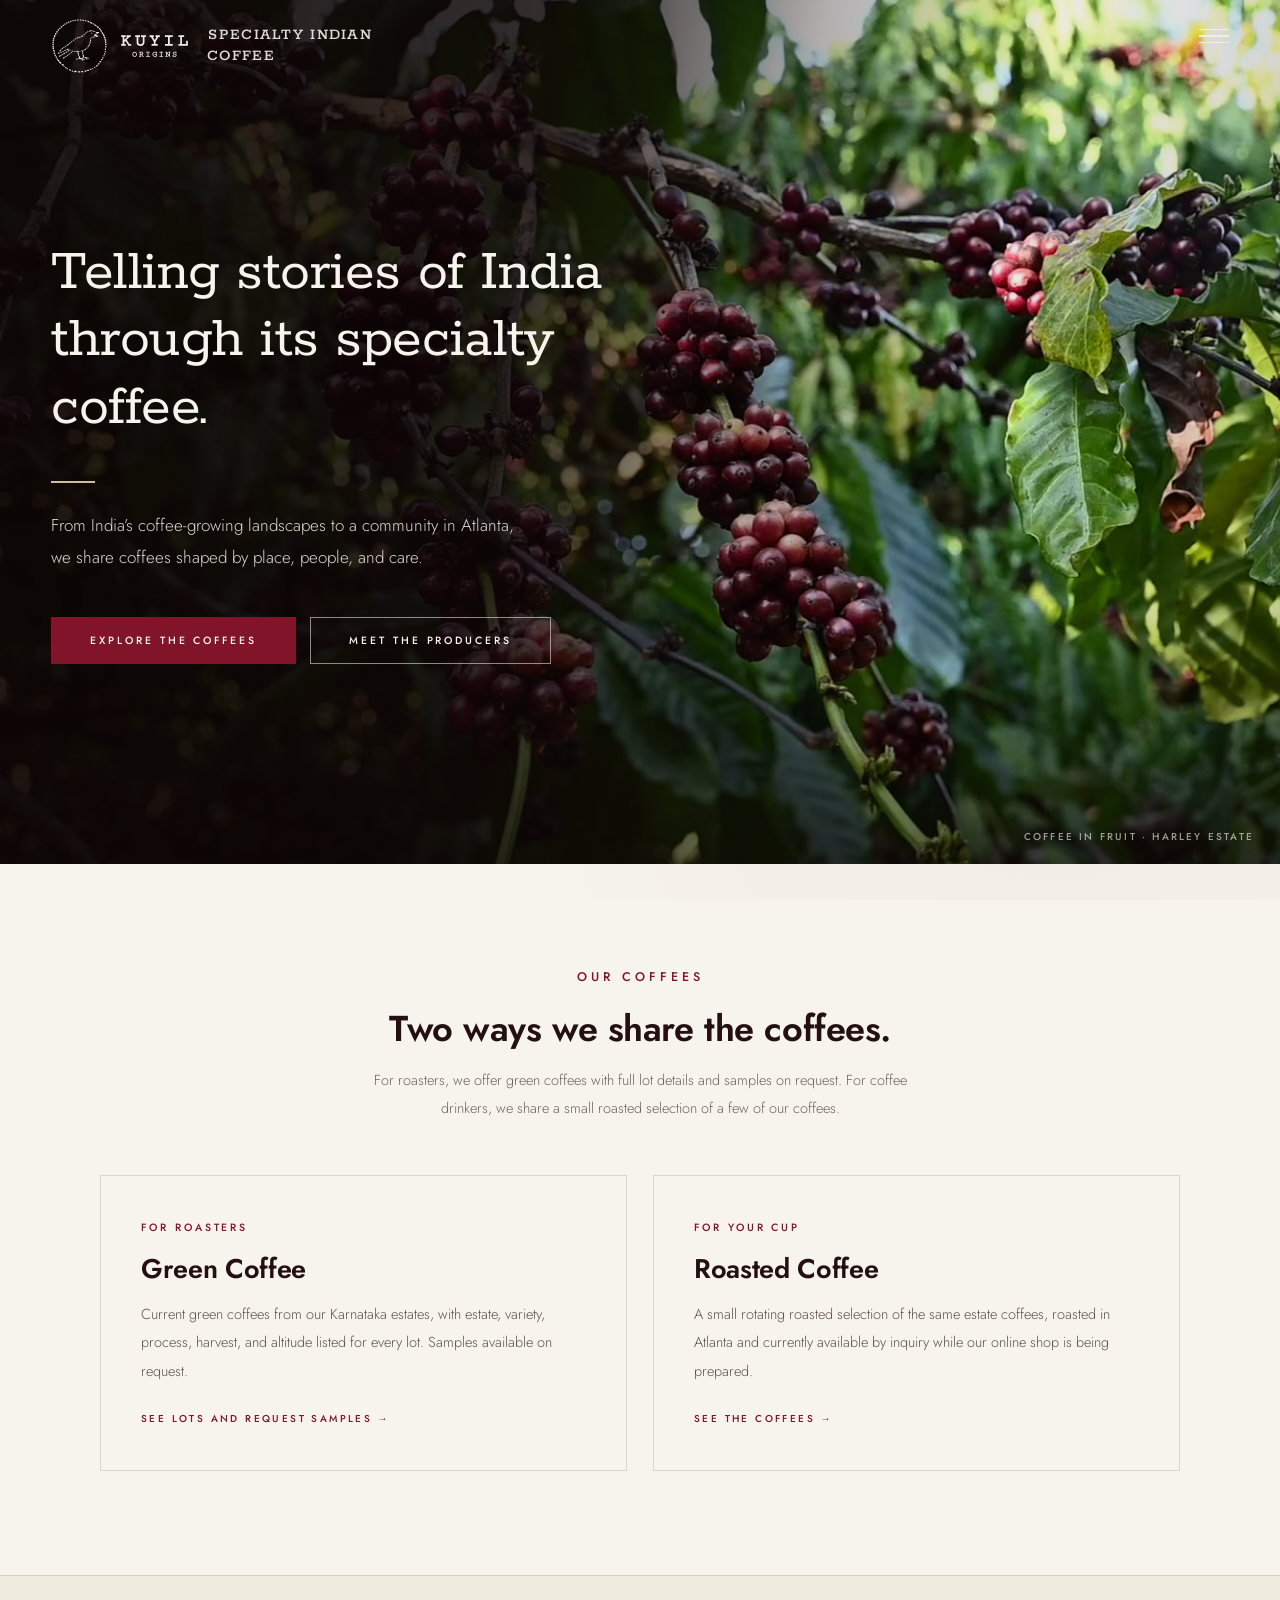
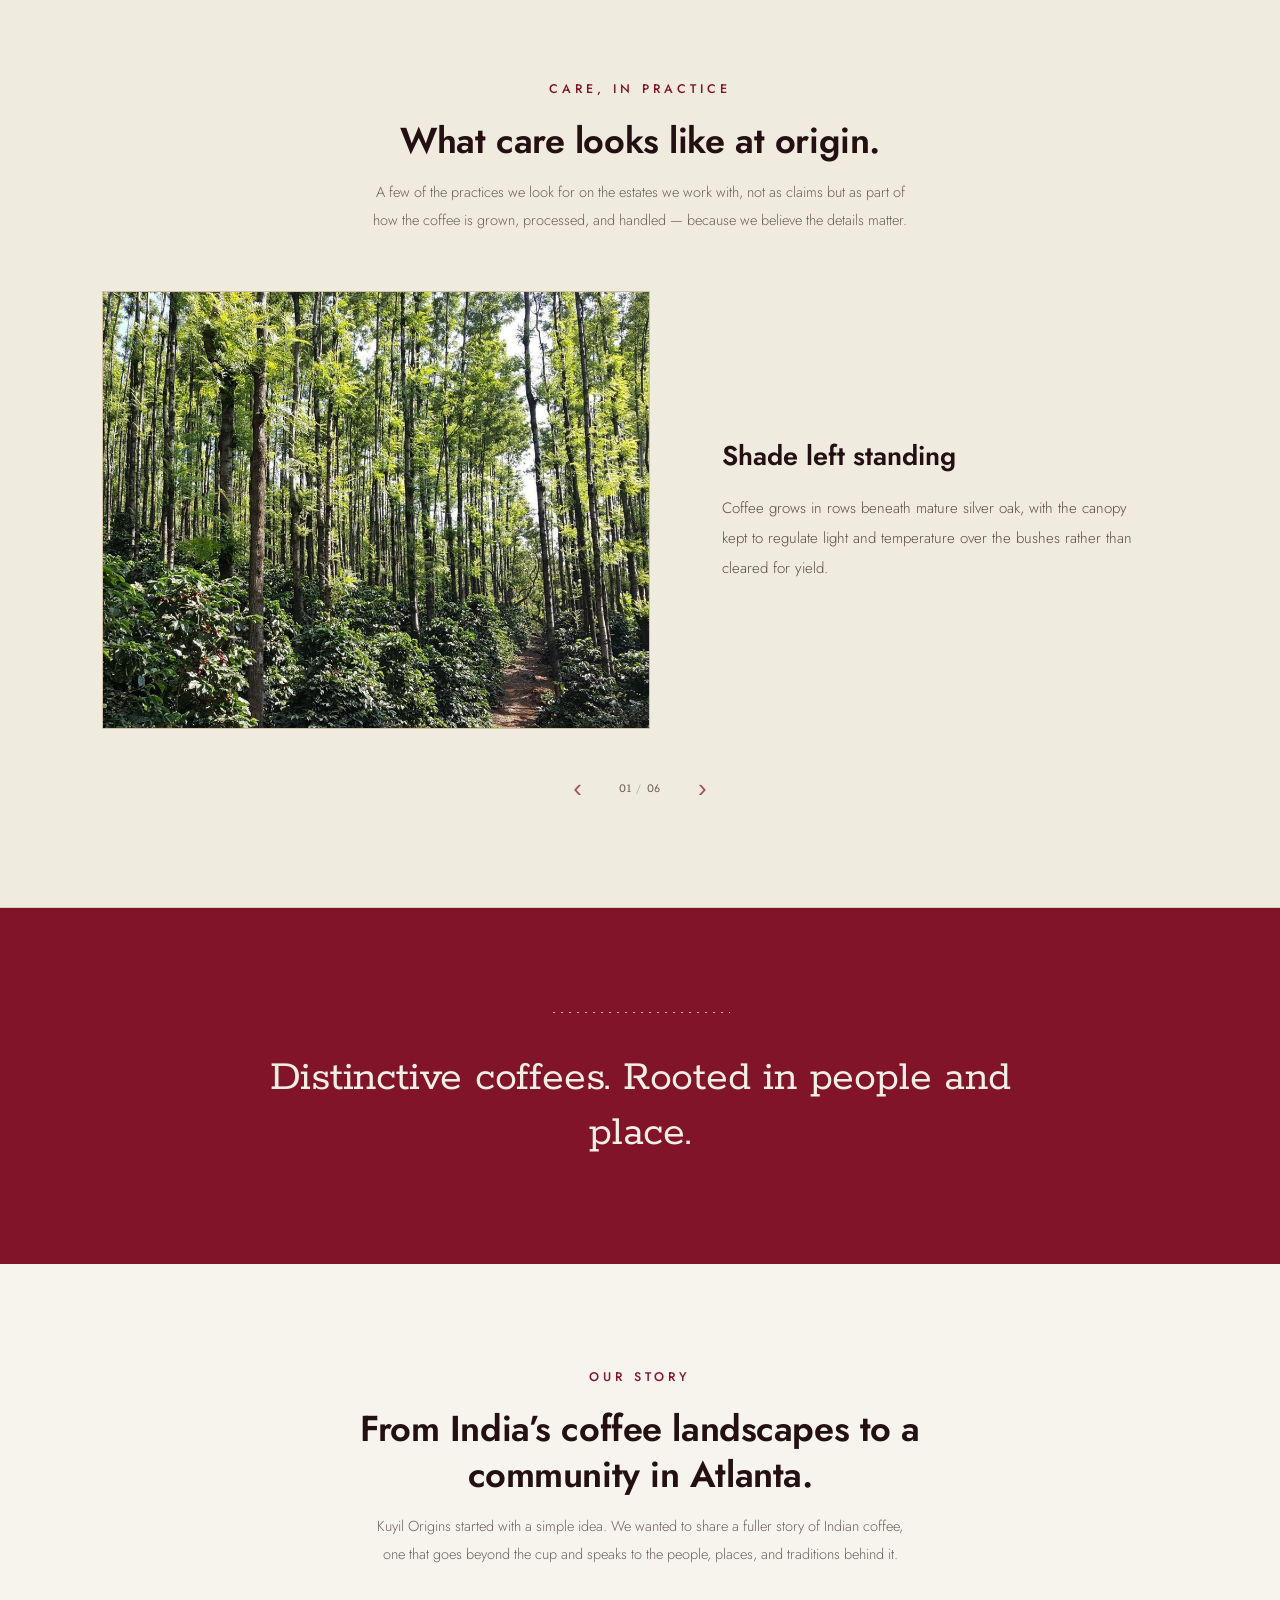
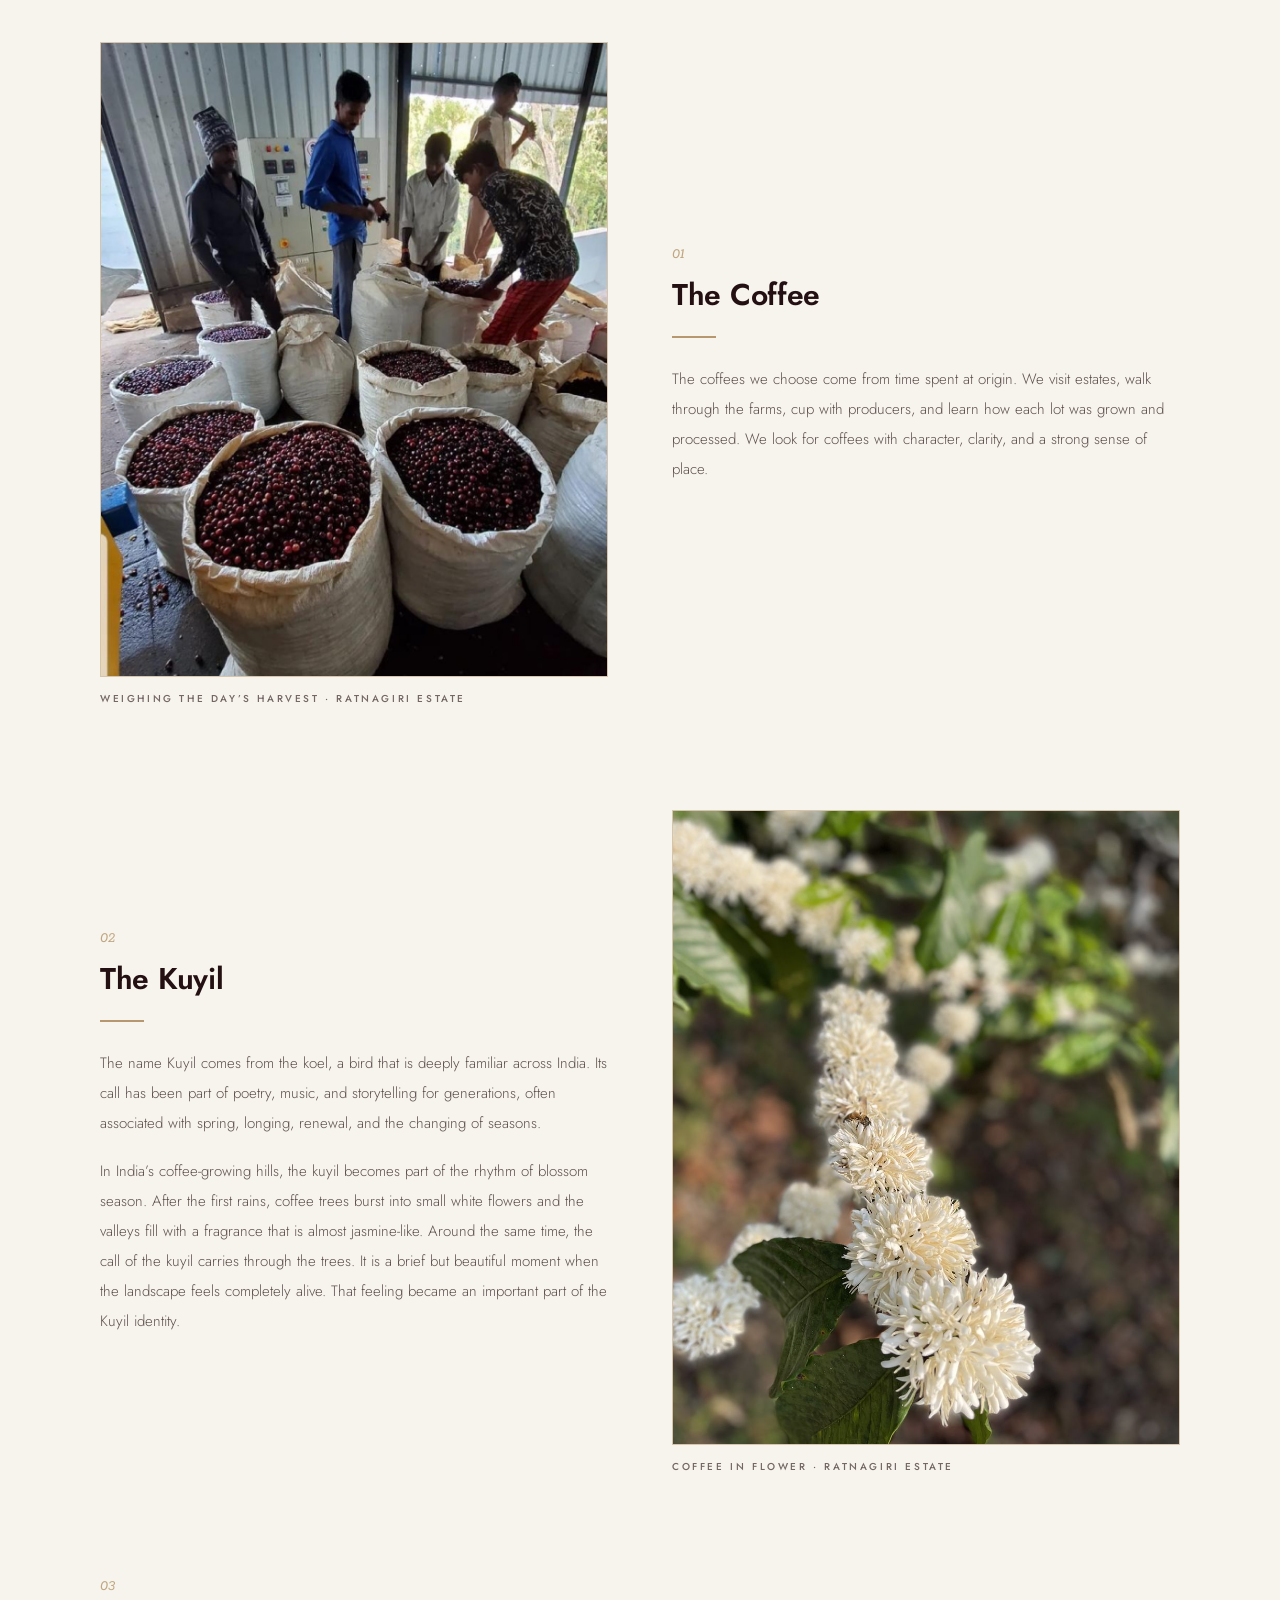
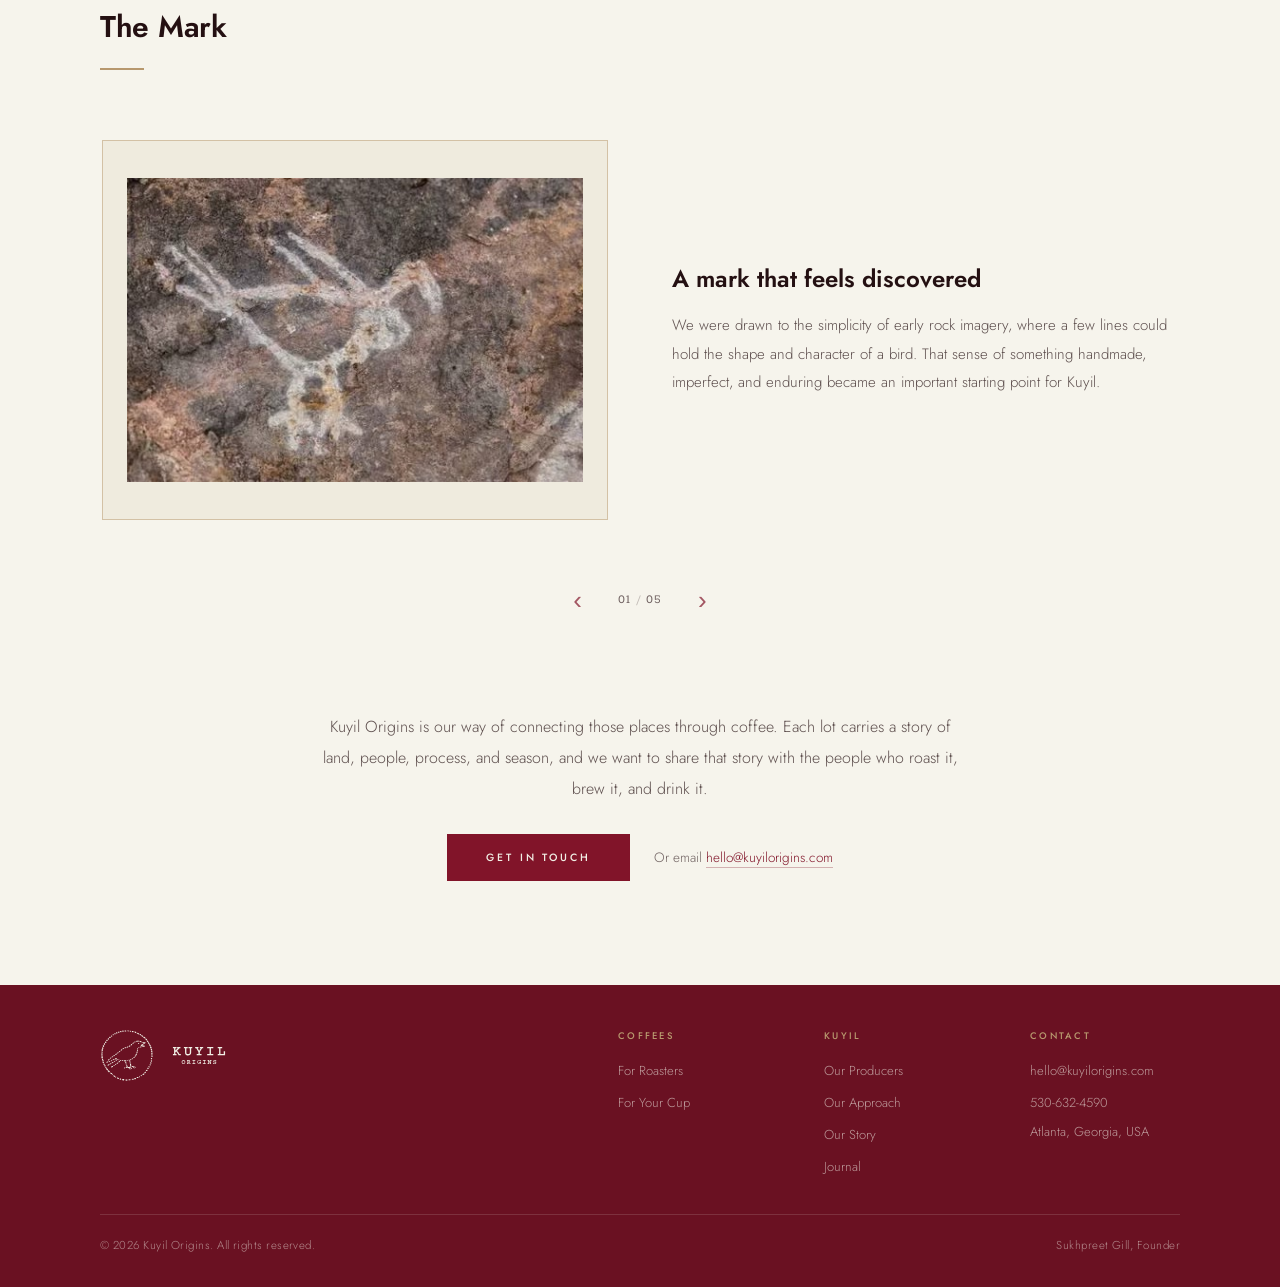
==== index.html @ 5f26ff67 "Fix homepage hero flashing a different image before the video starts The video's poster and the hero" ====
<!DOCTYPE html>
<html lang="en">
<head>
<meta charset="UTF-8">
<meta name="viewport" content="width=device-width, initial-scale=1.0">
<title>Kuyil Origins — Specialty Indian Coffee</title>
<meta name="description" content="Meet the producers, places and growing traditions behind our coffees. Green coffee for roasters and roasted coffee for the cup, sourced from Indian estates.">
<link rel="icon" href="assets/favicon.svg" type="image/svg+xml">
<meta property="og:title" content="Kuyil Origins — Specialty Indian Coffee">
<meta property="og:description" content="Distinctive coffees. Rooted in people and place. Telling stories of India through its specialty coffee.">
<meta property="og:type" content="website">
<meta property="og:url" content="https://kuyilorigins.com/">
<meta property="og:image" content="https://kuyilorigins.com/assets/og-logo.png">
<link rel="preconnect" href="https://fonts.googleapis.com">
<link rel="preconnect" href="https://fonts.gstatic.com" crossorigin>
<link href="https://fonts.googleapis.com/css2?family=Jost:wght@300;400;500;600;700&family=Rokkitt:wght@400;500;600;700&display=swap" rel="stylesheet">
<link rel="stylesheet" href="kuyil.css">
</head>
<body>

<!-- ===== NAV ===== -->
<nav class="nav nav-overlay">
  <div class="nav-in">
    <a class="nav-brand" href="index.html">
      <span class="nb-logo">
        <img class="nb-lockup" src="assets/kuyil-lockup.svg" alt="Kuyil Origins">
        <span class="nb-lockup-light">
          <img src="assets/label-mark-cream.svg" alt="">
          <img class="nb-word-light" src="assets/label-word-cream.svg" alt="">
        </span>
      </span>
      <span class="nb-tag">Specialty Indian Coffee</span>
    </a>
    <ul class="nav-links">
      <li><a href="roasted.html">Coffee</a></li>
      <li><a href="wholesale.html">For Roasters</a></li>
      <li><a href="producers.html">Our Producers</a></li>
      <li><a href="index.html#story">Our Story</a></li>
      <li><a href="journal/">Journal</a></li>
      <li class="nav-peek">
        <button class="nav-peek-toggle" aria-label="Open menu">
          <span></span><span></span><span></span>
        </button>
        <ul class="nav-peek-menu">
          <li><a href="roasted.html">Coffee</a></li>
          <li><a href="wholesale.html">For Roasters</a></li>
          <li><a href="producers.html">Our Producers</a></li>
          <li><a href="index.html#story">Our Story</a></li>
          <li><a href="journal/">Journal</a></li>
        </ul>
      </li>
      <li><a class="nav-contact" href="#" onclick="openModal();return false;">Contact</a></li>
    </ul>
    <button class="nav-toggle" id="navToggle" aria-label="Menu" aria-expanded="false">
      <span></span><span></span><span></span>
    </button>
  </div>
</nav>

<!-- ===== HERO: cinematic, full-bleed ===== -->
<section class="hero">
  <video class="hero-bg" autoplay muted loop playsinline poster="assets/hero-poster.jpg">
    <source src="assets/hero-cherries.mp4" type="video/mp4">
  </video>
  <div class="hero-scrim"></div>
  <div class="hero-in">
    <div class="hero-txt rise">
      <h1>Telling stories of India through its specialty coffee.</h1>
      <div class="split-rule"></div>
      <p>From India&rsquo;s coffee-growing landscapes to a community in Atlanta, we share
        coffees shaped by place, people, and care.</p>
      <div class="hero-actions">
        <a class="btn btn-solid" href="#coffees">Explore the Coffees</a>
        <a class="btn btn-inv" href="producers.html">Meet the Producers</a>
      </div>
    </div>
  </div>
  <div class="hero-credit">Coffee in fruit &middot; Harley Estate</div>
</section>

<!-- ===== TWO COFFEE PATHWAYS ===== -->
<section class="sec" id="coffees">
  <div class="sec-head">
    <div class="eyebrow">Our Coffees</div>
    <h2>Two ways we share the coffees.</h2>
    <p>For roasters, we offer green coffees with full lot details and samples on request. For
      coffee drinkers, we share a small roasted selection of a few of our coffees.</p>
  </div>
  <div class="paths">
    <a class="path" href="wholesale.html">
      <div class="pnum">For Roasters</div>
      <h3>Green Coffee</h3>
      <p>Current green coffees from our Karnataka estates, with estate, variety, process,
        harvest, and altitude listed for every lot. Samples available on request.</p>
      <div class="go">See lots and request samples</div>
    </a>
    <a class="path" href="roasted.html">
      <div class="pnum">For Your Cup</div>
      <h3>Roasted Coffee</h3>
      <p>A small rotating roasted selection of the same estate coffees, roasted in Atlanta and
        currently available by inquiry while our online shop is being prepared.</p>
      <div class="go">See the coffees</div>
    </a>
  </div>
</section>

<!-- ===== CARE, IN PRACTICE =====
     Each slide is documented by a photograph from the named estate.
     Do not add a slide here without a verified source. -->
<section class="sec sec-alt" id="care">
  <div class="wrap">
    <div class="sec-head">
      <div class="eyebrow">Care, In Practice</div>
      <h2>What care looks like at origin.</h2>
      <p>A few of the practices we look for on the estates we work with, not as claims but as
        part of how the coffee is grown, processed, and handled &mdash; because we believe the
        details matter.</p>
    </div>

    <div class="care-carousel">
      <div class="care-viewport" id="careViewport">
        <div class="care-track" id="careTrack">

          <figure class="care">
            <div class="fr"><img src="assets/care-shade.jpg"
              alt="Rows of coffee growing beneath tall silver oak shade trees at Ratnagiri Estate"></div>
            <div class="care-txt">
              <h3>Shade left standing</h3>
              <p>Coffee grows in rows beneath mature silver oak, with the canopy kept to regulate
                light and temperature over the bushes rather than cleared for yield.</p>
            </div>
          </figure>

          <figure class="care">
            <div class="fr"><img src="assets/estate-picking.jpg"
              alt="A picker's hands selecting ripe red coffee cherries from a branch"></div>
            <div class="care-txt">
              <h3>Picked in multiple passes</h3>
              <p>Every block is picked several times through the season instead of once. Only
                fully ripe cherry is taken on each pass, so unripe and overripe fruit is left for
                the next round rather than stripped all at once.</p>
            </div>
          </figure>

          <figure class="care">
            <div class="fr"><img src="assets/care-fermentation.jpg"
              alt="A digital pH meter reading 4.46 held in a tank of fermenting coffee mucilage"></div>
            <div class="care-txt">
              <h3>Fermentation measured, not timed</h3>
              <p>pH is read through the tank cycle &mdash; 4.46 on this lot &mdash; so fermentation is
                stopped at a decided point instead of a fixed number of hours.</p>
            </div>
          </figure>

          <figure class="care">
            <div class="fr"><img src="assets/care-drying.jpg"
              alt="Coffee parchment drying in thin layers on raised mesh beds under a covered tunnel"></div>
            <div class="care-txt">
              <h3>Dried slowly, on raised beds</h3>
              <p>Parchment is dried in thin layers on raised beds under cover and turned by hand,
                keeping drying even and out of direct midday sun.</p>
            </div>
          </figure>

          <figure class="care">
            <div class="fr"><img src="assets/care-sorting.jpg"
              alt="Workers hand-sorting dried green coffee spread on a tiled floor after milling"></div>
            <div class="care-txt">
              <h3>Sorted by hand after processing</h3>
              <p>Once parchment is milled, each lot is hand-sorted again on top of the machine
                pass &mdash; broken, insect-damaged and discolored beans pulled out by eye to get
                as close to defect-free as the lot allows.</p>
            </div>
          </figure>

          <figure class="care">
            <div class="fr"><img src="assets/harley-areca-path.jpg"
              alt="A path running between rows of coffee and pepper vines under tall areca palms at Harley Estate"></div>
            <div class="care-txt">
              <h3>Grown under working forest</h3>
              <p>Coffee shares the block with pepper vines and standing timber instead of growing
                alone. The mixed canopy holds moisture and shelters more birds and insects, and
                gives the estate more than one crop to lean on.</p>
            </div>
          </figure>

        </div>
      </div>
    </div>
    <div class="care-controls">
      <button class="care-arrow care-prev" id="carePrev" aria-label="Previous slide">&#8249;</button>
      <div class="care-counter" id="careCounter"></div>
      <button class="care-arrow care-next" id="careNext" aria-label="Next slide">&#8250;</button>
    </div>
  </div>
</section>

<!-- ===== STATEMENT ===== -->
<section class="statement">
  <div class="statement-in">
    <div class="dots"></div>
    <blockquote>Distinctive coffees. Rooted in people and place.</blockquote>
  </div>
</section>

<!-- ===== OUR STORY ===== -->
<section class="sec" id="story">
  <div class="sec-head">
    <div class="eyebrow">Our Story</div>
    <h2>From India&rsquo;s coffee landscapes to a community in Atlanta.</h2>
    <p>Kuyil Origins started with a simple idea. We wanted to share a fuller story of Indian
      coffee, one that goes beyond the cup and speaks to the people, places, and traditions
      behind it.</p>
  </div>

  <div class="story-moments">

    <div class="split story-moment">
      <figure class="figure split-img">
        <div class="fr"><img src="assets/story-coffee.jpg"
          alt="Workers weighing and sorting sacks of freshly picked coffee cherries at the estate"></div>
        <figcaption>Weighing the day&rsquo;s harvest &middot; Ratnagiri Estate</figcaption>
      </figure>
      <div class="split-txt">
        <div class="story-num">01</div>
        <h3>The Coffee</h3>
        <div class="split-rule"></div>
        <p>The coffees we choose come from time spent at origin. We visit estates, walk through
          the farms, cup with producers, and learn how each lot was grown and processed. We look
          for coffees with character, clarity, and a strong sense of place.</p>
      </div>
    </div>

    <div class="split flip story-moment">
      <figure class="figure split-img">
        <div class="fr"><img src="assets/blossom.jpg"
          alt="Coffee branches in white blossom on the estate"></div>
        <figcaption>Coffee in flower &middot; Ratnagiri Estate</figcaption>
      </figure>
      <div class="split-txt">
        <div class="story-num">02</div>
        <h3>The Kuyil</h3>
        <div class="split-rule"></div>
        <p>The name Kuyil comes from the koel, a bird that is deeply familiar across India. Its
          call has been part of poetry, music, and storytelling for generations, often
          associated with spring, longing, renewal, and the changing of seasons.</p>
        <p>In India&rsquo;s coffee-growing hills, the kuyil becomes part of the rhythm of blossom
          season. After the first rains, coffee trees burst into small white flowers and the
          valleys fill with a fragrance that is almost jasmine-like. Around the same time, the
          call of the kuyil carries through the trees. It is a brief but beautiful moment when
          the landscape feels completely alive. That feeling became an important part of the
          Kuyil identity.</p>
      </div>
    </div>

    <div class="story-moment mark-moment">
      <div class="mark-head">
        <div class="story-num">03</div>
        <h3>The Mark</h3>
        <div class="split-rule"></div>
      </div>

      <div class="mark-carousel">
        <div class="mark-viewport" id="markViewport">
          <div class="mark-track" id="markTrack">

            <div class="mark-slide">
              <div class="mark-img"><img src="assets/mark-rock-art-bird.jpg"
                alt="Faint rock art carving of a bird on stone"></div>
              <div class="mark-txt">
                <h4>A mark that feels discovered</h4>
                <p>We were drawn to the simplicity of early rock imagery, where a few lines
                  could hold the shape and character of a bird. That sense of something
                  handmade, imperfect, and enduring became an important starting point for
                  Kuyil.</p>
              </div>
            </div>

            <div class="mark-slide">
              <div class="mark-img"><img src="assets/mark-rock-art-figures.jpg"
                alt="Rock art carvings of a bird alongside human figures"></div>
              <div class="mark-txt">
                <h4>An older visual language</h4>
                <p>The identity looked to ancient rock art traditions from India, especially the
                  way birds, animals, and people were recorded through simple forms. We wanted
                  the mark to carry some of that same honesty and restraint without copying any
                  one image directly.</p>
              </div>
            </div>

            <div class="mark-slide">
              <div class="mark-img"><img src="assets/mark-rock-hawk-aerial.jpg"
                alt="Aerial view of the Rock Hawk Effigy earthwork in Georgia, shaped like a bird"></div>
              <div class="mark-txt">
                <h4>A connection to Georgia</h4>
                <p>The research also led us to the Rock Hawk Effigy in Georgia. Seen from above,
                  the bird becomes part of the land itself. That felt meaningful for a brand
                  whose story begins in India and is now taking shape in Atlanta.</p>
              </div>
            </div>

            <div class="mark-slide">
              <div class="mark-img"><img src="assets/mark-rock-hawk-plan.jpg"
                alt="A 1939 plat drawing of the Rock Hawk Effigy's bird outline"></div>
              <div class="mark-txt">
                <h4>Form and structure</h4>
                <p>Historic drawings of the effigy helped us think about silhouette, proportion,
                  and the idea of a symbol that can be read almost like a mark on the landscape.
                  Those ideas helped guide the structure of the final bird form.</p>
              </div>
            </div>

            <div class="mark-slide mark-final">
              <div class="mark-img mark-img-final"><img src="assets/label-lockup-maroon.svg"
                alt="The final Kuyil Origins logo, with the bird mark, wordmark, and tagline"></div>
              <div class="mark-txt">
                <h4>The Kuyil mark</h4>
                <p>Our logo brings those references together in a quieter way. The small forms
                  within it resemble coffee beans, a subtle nod to what sits at the heart of
                  Kuyil. The larger shape draws from ideas of land, memory, and marks left behind
                  over time.</p>
                <p>It connects two places that shape the brand: India, where the coffees begin,
                  and Atlanta, where Kuyil is taking root.</p>
                <p>We wanted the mark to feel timeless rather than overly polished, almost as
                  though it could have been carved, drawn, or discovered. That balance felt
                  right for Kuyil.</p>
              </div>
            </div>

          </div>
        </div>
        <div class="mark-controls">
          <button class="care-arrow" id="markPrev" aria-label="Previous slide">&#8249;</button>
          <div class="care-counter" id="markCounter"></div>
          <button class="care-arrow" id="markNext" aria-label="Next slide">&#8250;</button>
        </div>
      </div>
    </div>

  </div>

  <div class="story-close">
    <p>Kuyil Origins is our way of connecting those places through coffee. Each lot carries a
      story of land, people, process, and season, and we want to share that story with the
      people who roast it, brew it, and drink it.</p>
    <div class="invite">
      <a class="btn btn-solid" href="#" onclick="openModal();return false;">Get in Touch</a>
      <span>Or email <a href="mailto:hello@kuyilorigins.com">hello@kuyilorigins.com</a></span>
    </div>
  </div>
</section>

<!-- ===== FOOTER ===== -->
<footer class="foot">
  <div class="foot-in">
    <div class="foot-top">
      <div class="lockup">
        <img src="assets/label-mark-cream.svg" alt="">
        <img class="foot-word" src="assets/label-word-cream.svg" alt="Kuyil Origins">
      </div>
      <div class="foot-cols">
        <div class="foot-col">
          <div class="fc-h">Coffees</div>
          <ul>
            <li><a href="wholesale.html">For Roasters</a></li>
            <li><a href="roasted.html">For Your Cup</a></li>
          </ul>
        </div>
        <div class="foot-col">
          <div class="fc-h">Kuyil</div>
          <ul>
            <li><a href="producers.html">Our Producers</a></li>
            <li><a href="index.html#care">Our Approach</a></li>
            <li><a href="index.html#story">Our Story</a></li>
            <li><a href="journal/">Journal</a></li>
          </ul>
        </div>
        <div class="foot-col">
          <div class="fc-h">Contact</div>
          <ul>
            <li><a href="mailto:hello@kuyilorigins.com">hello@kuyilorigins.com</a></li>
            <li><a href="tel:+15306324590">530-632-4590</a></li>
            <li class="fc-plain">Atlanta, Georgia, USA</li>
          </ul>
        </div>
      </div>
    </div>
    <div class="foot-bot">
      <div class="copy">© 2026 Kuyil Origins. All rights reserved.</div>
      <div class="foot-meta">Sukhpreet Gill, Founder</div>
    </div>
  </div>
</footer>

<!-- ===== MODAL ===== -->
<div class="ov" id="ov">
  <div class="modal">
    <button class="x" onclick="closeModal()" aria-label="Close">&times;</button>
    <div class="m-top">
      <h2>Get in Touch</h2>
      <p>Reach out for samples, inquiries,<br>or to start a conversation.</p>
    </div>
    <div class="m-body">
      <form id="ef" action="https://formspree.io/f/mlgayldn" method="POST">
        <div class="f-row">
          <div class="f"><label for="i-name">Name</label><input id="i-name" type="text" name="name" placeholder="Your name" required></div>
          <div class="f"><label for="i-co">Company / Roastery</label><input id="i-co" type="text" name="company" placeholder="Optional"></div>
        </div>
        <div class="f"><label for="i-email">Email</label><input id="i-email" type="email" name="email" placeholder="you@example.com" required></div>
        <div class="f"><label for="i-type">Inquiry type</label>
          <select id="i-type" name="enquiry_type" required>
            <option value="" disabled selected>Select one</option>
            <option>Wholesale green coffee</option>
            <option>Request a sample</option>
            <option>Roasted coffee</option>
            <option>Partnership / sourcing</option>
            <option>Educational cupping</option>
            <option>General question</option>
          </select>
        </div>
        <div class="f"><label for="i-msg">Message</label><textarea id="i-msg" name="message" placeholder="Tell us what you're looking for..."></textarea></div>
        <div class="sub-row">
          <span class="priv">We'll reply within 1&ndash;2 business days.</span>
          <button type="submit" class="send">Send Inquiry</button>
        </div>
      </form>
      <div class="ok" id="ok">
        <div class="ck"><svg width="21" height="21" viewBox="0 0 20 20" fill="none"><polyline points="4,10 8,14 16,6" stroke="#811429" stroke-width="1.8" stroke-linecap="round" stroke-linejoin="round"/></svg></div>
        <h3>Thank you</h3>
        <p>We've received your inquiry and will<br>be in touch shortly.</p>
      </div>
    </div>
  </div>
</div>

<script src="kuyil.js"></script>
</body>
</html>
---- kuyil.css ----
/* ==========================================================================
   Kuyil Origins — shared stylesheet
   Brand: maroon #811429 / cream paper / kraft tan  (packaging identity)
   ========================================================================== */

*,*::before,*::after{margin:0;padding:0;box-sizing:border-box}

:root{
  --maroon:#811429; --maroon-dk:#6A1122; --ink:#241012;
  --paper:#F6F4EC; --paper-2:#EFEBDE; --cream:#F1EFE5; --kraft:#B7986E; --kraft-lt:#D4BC98;
  --body:rgba(36,16,18,.72); --body-2:rgba(36,16,18,.64); --line:rgba(36,16,18,.13);
  --nav-h:92px; --edge:clamp(32px,4vw,72px);
}

html{scroll-behavior:smooth}
body{font-family:'Jost',sans-serif;background:var(--paper);color:var(--ink);overflow-x:hidden;
  background-image:
    radial-gradient(circle at 18% 12%, rgba(183,152,110,.07) 0, transparent 42%),
    radial-gradient(circle at 82% 78%, rgba(129,20,41,.045) 0, transparent 46%);
  background-attachment:fixed}
::selection{background:rgba(129,20,41,.16)}
img{max-width:100%}

/* ---------------- shared bits ---------------- */
.wrap{max-width:1080px;margin:0 auto}
.wrap-n{max-width:860px;margin:0 auto}
.eyebrow{font-size:12.5px;font-weight:500;letter-spacing:.32em;text-transform:uppercase;
  color:var(--maroon);margin-bottom:20px}
.dotline{height:1px;margin:34px auto;max-width:280px;
  background-image:radial-gradient(circle,var(--kraft) 1px,transparent 1.2px);
  background-size:7px 1px;background-repeat:repeat-x;opacity:.9}
.center{text-align:center}

/* Inline links inside body copy: never fall back to the browser's default blue. */
.e-note a,.sec p a,.care p a,.notice p a,.split-txt p a{color:var(--maroon);
  text-decoration:none;border-bottom:1px solid rgba(129,20,41,.32);transition:border-color .2s}
.e-note a:hover,.sec p a:hover,.care p a:hover,.notice p a:hover,.split-txt p a:hover{
  border-bottom-color:var(--maroon)}

/* Figure crop helper: subject sits below centre in the source frame. */
.focus-low img{object-position:center 70%}

.btn{display:inline-block;padding:15px 38px;font-family:'Jost',sans-serif;font-size:10.5px;
  font-weight:500;letter-spacing:.28em;text-transform:uppercase;color:var(--maroon);
  border:1px solid rgba(129,20,41,.4);background:transparent;cursor:pointer;
  text-decoration:none;transition:all .3s}
.btn:hover{background:var(--maroon);color:var(--paper);border-color:var(--maroon)}
.btn-solid{background:var(--maroon);color:var(--cream);border-color:var(--maroon)}
.btn-solid:hover{background:var(--maroon-dk);border-color:var(--maroon-dk);color:var(--cream)}
.btn-inv{color:var(--cream);border-color:rgba(241,239,229,.45)}
.btn-inv:hover{background:var(--cream);color:var(--maroon);border-color:var(--cream)}
.btn-cream{background:var(--cream);color:var(--maroon);border-color:var(--cream)}
.btn-cream:hover{background:var(--paper);border-color:var(--paper);color:var(--maroon-dk)}
.btn-sm{padding:11px 24px;font-size:9.5px;letter-spacing:.22em}

/* ---------------- logo lockup ---------------- */
.lockup{display:flex;flex-direction:column;align-items:center;text-align:center}
.lockup img{display:block}
.lk-name{font-weight:700;letter-spacing:.06em;line-height:1;text-indent:.06em}
.lk-sub{font-weight:400;letter-spacing:.44em;line-height:1;text-indent:.44em}
.lk-tag{font-weight:400;letter-spacing:.3em;line-height:1;text-indent:.3em;text-transform:uppercase}

/* ---------------- nav ---------------- */
.nav{position:sticky;top:0;z-index:900;background:rgba(246,244,236,.94);
  backdrop-filter:saturate(140%) blur(8px);border-bottom:1px solid var(--line);
  transition:background .35s ease,border-color .35s ease}
.nav.nav-overlay{position:fixed;left:0;right:0;
  background:transparent;border-bottom-color:transparent;backdrop-filter:none;
  -webkit-transform:translateZ(0);transform:translateZ(0);will-change:background-color}
.nav.nav-overlay.is-scrolled,.nav.nav-overlay.menu-open{background:rgba(246,244,236,.94);
  backdrop-filter:saturate(140%) blur(8px);border-bottom-color:var(--line)}
.nav-in{position:relative;max-width:none;margin:0 auto;padding:0 var(--edge);min-height:var(--nav-h);
  display:flex;align-items:center;justify-content:space-between;gap:24px}
.nav-brand{display:flex;align-items:center;gap:18px;text-decoration:none;color:inherit;flex-shrink:0}
.nb-logo{display:flex;align-items:center}
.nav-brand .nb-lockup{height:92px;display:block;flex-shrink:0}
.nb-lockup-light{display:none;align-items:center;gap:12px}
.nb-lockup-light img{display:block}
.nb-lockup-light img:first-child{height:56px}
.nb-lockup-light .nb-word-light{height:24px}
.nav.nav-overlay:not(.is-scrolled):not(.menu-open) .nb-lockup{display:none}
.nav.nav-overlay:not(.is-scrolled):not(.menu-open) .nb-lockup-light{display:flex}
.nav-brand .nb-tag{font-family:'Rokkitt',Georgia,serif;font-weight:500;font-size:16px;
  letter-spacing:.08em;text-indent:.08em;text-transform:uppercase;color:var(--maroon);
  opacity:.92;line-height:1.3;max-width:180px;white-space:normal;transition:color .3s}
.nav.nav-overlay:not(.is-scrolled):not(.menu-open) .nb-tag{color:var(--cream)}
.nav-links{display:flex;align-items:center;justify-content:center;flex-wrap:wrap;
  gap:32px;list-style:none}
.nav-links a{white-space:nowrap;font-size:12.5px;font-weight:500;letter-spacing:.15em;
  text-transform:uppercase;color:var(--ink);opacity:.72;text-decoration:none;
  transition:opacity .2s,color .2s;padding:8px 0;border-bottom:1.5px solid transparent}
.nav-links a:hover{opacity:1;color:var(--maroon)}
.nav-links a.on{opacity:1;color:var(--maroon);border-bottom-color:var(--maroon)}
.nav.nav-overlay:not(.is-scrolled):not(.menu-open) .nav-links a{color:var(--cream);opacity:.85}
.nav.nav-overlay:not(.is-scrolled):not(.menu-open) .nav-links a:hover{opacity:1;color:var(--kraft-lt)}
.nav.nav-overlay:not(.is-scrolled):not(.menu-open) .nav-links a.on{color:var(--kraft-lt);border-bottom-color:var(--kraft-lt)}
.nav.nav-overlay:not(.is-scrolled):not(.menu-open) .nav-links > li > a:not(.nav-contact){display:none}
.nav-links .nav-contact{opacity:1;background:var(--kraft-lt);color:var(--ink);border:none;
  border-radius:2px;padding:11px 24px;font-size:11px;letter-spacing:.16em;font-weight:600}
.nav-links .nav-contact:hover{background:var(--kraft);opacity:1;color:var(--ink)}
/* Contact button is mobile-menu only for now (desktop pop-up planned). */
@media(min-width:1001px){.nav-links li:has(> .nav-contact),.nav-links .nav-contact{display:none}}
.nav-toggle{display:none;flex-direction:column;justify-content:center;gap:5px;
  width:32px;height:32px;background:none;border:none;cursor:pointer;padding:0;
  flex-shrink:0;color:var(--ink)}
.nav-toggle span{display:block;width:100%;height:1.5px;background:currentColor;
  transition:transform .25s,opacity .25s}
.nav-toggle.open span:nth-child(1){transform:translateY(6.5px) rotate(45deg)}
.nav-toggle.open span:nth-child(2){opacity:0}
.nav-toggle.open span:nth-child(3){transform:translateY(-6.5px) rotate(-45deg)}
.nav.nav-overlay:not(.is-scrolled):not(.menu-open) .nav-toggle{color:var(--cream)}

/* ---------------- nav peek: desktop hover-menu before scroll ---------------- */
.nav-peek{display:none;position:relative;padding-bottom:20px}
.nav.nav-overlay:not(.is-scrolled):not(.menu-open) .nav-peek{display:flex;align-items:center}
.nav-peek-toggle{display:flex;flex-direction:column;justify-content:center;gap:5px;
  width:30px;height:30px;background:none;border:none;cursor:pointer;padding:0;color:var(--cream)}
.nav-peek-toggle span{display:block;width:100%;height:1.5px;background:currentColor}
.nav-peek-menu{display:none;position:absolute;top:100%;right:0;min-width:200px;
  background:var(--paper);border:1px solid var(--line);border-radius:3px;list-style:none;
  padding:8px 20px;box-shadow:0 18px 30px rgba(36,16,18,.14);z-index:20}
.nav-peek-menu li{border-bottom:1px solid var(--line)}
.nav-peek-menu li:last-child{border-bottom:none}
.nav-peek-menu a{display:block;padding:13px 2px;font-size:12.5px;font-weight:500;
  letter-spacing:.12em;text-transform:uppercase;color:var(--maroon);opacity:.8;text-decoration:none}
.nav-peek-menu a:hover{opacity:1}
/* .nav-links a (line 91-92) styles the pre-scroll header cream and outranks the rule
   above by specificity since .nav-peek-menu sits inside .nav-links; match it here
   so the dropdown text stays maroon instead of cream-on-cream. */
.nav.nav-overlay:not(.is-scrolled):not(.menu-open) .nav-peek-menu a{color:var(--maroon);opacity:.8}
.nav.nav-overlay:not(.is-scrolled):not(.menu-open) .nav-peek-menu a:hover{color:var(--maroon-dk);opacity:1}
.nav-peek:hover .nav-peek-menu{display:block}
@media(max-width:1000px){.nav-peek{display:none !important}}

/* ---------------- logo artwork ---------------- */
.foot-word{width:152px;display:block}

/* ---------------- page head ---------------- */
.phead{padding:74px 32px 0;text-align:center}
.phead .eyebrow{margin-bottom:16px}
.phead h1{font-size:50px;font-weight:600;letter-spacing:-.015em;line-height:1.15;
  color:var(--ink);max-width:740px;margin:0 auto}
.phead .sub{font-size:16px;font-weight:300;line-height:1.95;color:var(--body);
  max-width:560px;margin:22px auto 0}
.phead .journal-note{font-size:14px;color:var(--body-2);opacity:.75;margin-top:14px}

/* ---------------- photo band ---------------- */
.band{position:relative;overflow:hidden;height:52vh;min-height:340px;margin:0}
.journal-band{height:66vh;min-height:440px;margin-top:70px}
.band img{width:100%;height:100%;object-fit:cover;object-position:center 50%}
.band::after{content:'';position:absolute;inset:0;pointer-events:none;
  background:linear-gradient(to bottom,rgba(246,244,236,.28) 0%,rgba(246,244,236,0) 30%,rgba(36,16,18,.42) 100%)}
.band-sm{height:38vh;min-height:250px}
.band-sm img{object-position:center 45%}
/* The caption carries its own scrim so it stays legible over a pale image (green beans)
   as well as a dark one, without darkening the whole photograph. */
.band-cap{position:absolute;left:0;right:0;bottom:0;z-index:2;padding:56px 32px 22px;
  font-size:10px;font-weight:500;letter-spacing:.26em;text-transform:uppercase;
  color:var(--cream);text-align:center;
  background:linear-gradient(to top,rgba(36,16,18,.72) 0%,rgba(36,16,18,.34) 55%,rgba(36,16,18,0) 100%)}
/* Group portrait: bias the crop down so faces are never cut, and keep the caption
   in the ground area below them rather than across the subjects. */
.band-low img{object-position:center 38%}
.band-low::after{background:linear-gradient(to bottom,rgba(36,16,18,.14) 0%,rgba(36,16,18,0) 34%,rgba(36,16,18,.66) 100%)}

/* ---------------- figures ---------------- */
.figure{margin:0}
.figure .fr{position:relative;overflow:hidden;border:1px solid rgba(183,152,110,.5)}
.figure img{display:block;width:100%;height:100%;object-fit:cover}
.figure figcaption{margin-top:14px;font-size:10px;font-weight:500;letter-spacing:.26em;
  text-transform:uppercase;color:var(--ink);opacity:.62}

/* ---------------- editorial split ---------------- */
.split{display:grid;grid-template-columns:1fr 1fr;gap:64px;align-items:center;
  max-width:1080px;margin:0 auto}
.split.flip .split-img{order:2}
.split-img .fr{aspect-ratio:4/5}
.split-txt h1{font-size:42px;font-weight:600;color:var(--ink);letter-spacing:-.012em;
  line-height:1.15;margin-bottom:22px}
.split-txt h2{margin-bottom:22px}
.split-txt .region{font-size:10.5px;font-weight:400;letter-spacing:.24em;text-transform:uppercase;
  color:var(--ink);opacity:.64;margin:-14px 0 20px}
.split-txt p{font-size:15px;font-weight:300;line-height:2;color:var(--body);margin-bottom:18px}
.split-rule{width:44px;height:2px;background:var(--kraft);margin-bottom:26px}
.split-desc{margin-top:6px;font-size:10.5px;font-weight:500;letter-spacing:.22em;
  text-transform:uppercase;color:var(--maroon);opacity:.85}
/* owner note on the producers page */
.owner-note{display:flex;gap:20px;align-items:flex-start;margin-top:28px;padding-top:26px;
  border-top:1px solid var(--line)}
.owner-note .fr{flex:0 0 104px;aspect-ratio:4/5;overflow:hidden;border:1px solid rgba(183,152,110,.5)}
.owner-note .fr img{display:block;width:100%;height:100%;object-fit:cover}
.on-label{font-size:10.5px;font-weight:500;letter-spacing:.24em;text-transform:uppercase;
  color:var(--maroon);margin-bottom:10px}
.split-txt .owner-note p{font-size:14px;line-height:1.9;margin-bottom:0}
.split-txt .btn{margin-top:28px}
/* journal */
.j-list{max-width:1080px;margin:0 auto;display:grid;grid-template-columns:repeat(auto-fill,minmax(340px,1fr));gap:26px}
.art-head{padding-bottom:0;text-align:center}
.art-head h1{font-size:44px;font-weight:600;color:var(--ink);letter-spacing:-.014em;line-height:1.18;
  max-width:860px;margin:0 auto 26px}
.art-head .eyebrow a{color:inherit;text-decoration:none}
.art-hero{max-width:1080px;margin:44px auto 0}
.art-hero .fr{aspect-ratio:16/8}
.article{max-width:720px;margin:0 auto}
.article h2{font-size:28px;font-weight:600;color:var(--ink);letter-spacing:-.01em;line-height:1.3;margin:50px 0 16px}
.article p{font-size:16.5px;font-weight:300;line-height:2;color:var(--body);margin-bottom:20px}
.article .wide{width:960px;max-width:calc(100vw - 64px);margin:44px 0;position:relative;left:50%;transform:translateX(-50%)}
.article .wide .fr{aspect-ratio:16/9}
.art-end{max-width:720px;margin:64px auto 0;padding-top:34px;border-top:1px solid var(--line);text-align:center}
.art-end .estate-cta{margin-top:26px}
@media(max-width:700px){.art-head h1{font-size:32px}.article h2{font-size:24px}}
/* estate detail pages */
.owner-solo{max-width:760px;margin:0 auto}
.owner-solo p{font-size:15px;font-weight:300;line-height:2;color:var(--body);margin-bottom:18px}
.owner-solo h2{margin-bottom:22px}
.estate-copy{max-width:760px;margin:0 auto}
.facts{max-width:760px;margin:0 auto}
.facts>div{display:grid;grid-template-columns:170px 1fr;gap:24px;padding:16px 0;border-bottom:1px solid var(--line)}
.facts dt{font-size:10.5px;font-weight:500;letter-spacing:.22em;text-transform:uppercase;color:var(--maroon);padding-top:5px}
.facts dd{font-size:14.5px;font-weight:300;line-height:1.85;color:var(--body)}
.estate-copy p{font-size:15px;font-weight:300;line-height:2;color:var(--body);margin-bottom:18px}
.gallery{columns:3;column-gap:22px;max-width:1080px;margin:0 auto}
.gallery figure{break-inside:avoid;margin:0 0 26px}
.gallery .fr{aspect-ratio:auto}
.gallery img{height:auto}
.estate-cta{display:flex;flex-wrap:wrap;gap:14px;justify-content:center;margin-top:8px}
.estate-nav{display:flex;justify-content:space-between;gap:24px;max-width:1080px;margin:0 auto;
  padding-top:34px;border-top:1px solid var(--line)}
.estate-nav a{font-size:10.5px;font-weight:500;letter-spacing:.24em;text-transform:uppercase;
  color:var(--maroon);text-decoration:none}
.estate-nav a:hover{text-decoration:underline}
@media(max-width:900px){.gallery{columns:2}}
@media(max-width:560px){.facts>div{grid-template-columns:1fr;gap:6px}.gallery{columns:1}.owner-note{flex-direction:column}}
.split-img-stack{display:flex;flex-direction:column;gap:18px}
.split-img-stack .fr{aspect-ratio:16/11}
.split-img-stack .fr.fr-sm{aspect-ratio:16/9}

/* ---------------- closing image band ---------------- */
.closing-band{position:relative;isolation:isolate;min-height:54vh;display:flex;
  align-items:center;justify-content:center;text-align:center;overflow:hidden;padding:90px 32px}
.closing-band img{position:absolute;inset:0;width:100%;height:100%;object-fit:cover;z-index:-2}
.closing-band::after{content:'';position:absolute;inset:0;z-index:-1;
  background:linear-gradient(180deg,rgba(36,16,18,.5) 0%,rgba(36,16,18,.42) 50%,rgba(36,16,18,.58) 100%)}
.closing-band h2{font-family:'Rokkitt',Georgia,serif;font-weight:400;font-size:38px;
  color:var(--paper);max-width:780px;line-height:1.32;text-shadow:0 4px 30px rgba(0,0,0,.4)}

/* ---------------- our story: three moments ---------------- */
.story-moments{display:flex;flex-direction:column;gap:104px;margin-top:74px}
.story-num{font-family:'Rokkitt',Georgia,serif;font-style:italic;font-size:15px;
  color:var(--kraft);opacity:.85;margin-bottom:10px}
.split-txt h3{font-size:30px;font-weight:600;color:var(--ink);letter-spacing:-.01em;
  margin-bottom:20px}
.story-close{max-width:640px;margin:96px auto 0;text-align:center}

/* ---------------- our story: the mark carousel ---------------- */
.mark-moment{max-width:1080px;width:100%;min-width:0;margin:0 auto}
.mark-head{margin-bottom:44px}
.mark-head h3{font-size:30px;font-weight:600;color:var(--ink);letter-spacing:-.01em;margin-bottom:20px}
.mark-viewport{overflow-x:auto;overflow-y:hidden;scroll-snap-type:x mandatory;
  scroll-behavior:smooth;-webkit-overflow-scrolling:touch;scrollbar-width:none}
.mark-viewport::-webkit-scrollbar{display:none}
.mark-track{display:flex;min-width:0}
.mark-slide{flex:0 0 100%;min-width:0;scroll-snap-align:start;display:grid;
  grid-template-columns:1fr 1fr;gap:64px;align-items:center;padding:4px 2px;box-sizing:border-box}
.mark-img{width:100%;min-width:0;aspect-ratio:4/3;background:var(--paper-2);
  border:1px solid rgba(183,152,110,.5);display:flex;align-items:center;justify-content:center;
  padding:24px;box-sizing:border-box}
.mark-img img{max-width:100%;max-height:100%;width:auto;height:auto;object-fit:contain;display:block}
.mark-txt{min-width:0}
.mark-txt h4{font-size:24px;font-weight:600;color:var(--ink);margin-bottom:16px;line-height:1.32}
.mark-txt p{font-size:15px;font-weight:300;line-height:1.9;color:var(--body)}
.mark-final{gap:80px}
.mark-final .mark-img{aspect-ratio:4/5;padding:44px;max-width:340px;justify-self:center}
.mark-final .mark-txt h4{font-size:27px;margin-bottom:18px}
.mark-final .mark-txt p{margin-bottom:16px}
.mark-controls{display:flex;align-items:center;justify-content:center;gap:26px;margin-top:38px}
.story-close p{font-size:16px;font-weight:300;line-height:1.95;color:var(--body)}
.story-close .invite{justify-content:center;margin-top:30px}

/* ---------------- cinematic hero (home) ---------------- */
.hero{position:relative;isolation:isolate;overflow:hidden;min-height:96vh;
  display:flex;align-items:center;padding:190px var(--edge) 150px;
  background:#241012 url(assets/hero-poster.jpg) 30% 48%/cover no-repeat}
.hero-bg{position:absolute;inset:0;z-index:-2;width:100%;height:100%;
  object-fit:cover;object-position:30% 48%;
  -webkit-transform:translateZ(0);transform:translateZ(0)}
.hero-scrim{position:absolute;inset:0;z-index:-1;
  background:
    linear-gradient(100deg,rgba(13,5,6,.92) 0%,rgba(13,5,6,.84) 40%,rgba(13,5,6,.32) 58%,rgba(13,5,6,.08) 74%,rgba(13,5,6,.22) 100%),
    linear-gradient(to top,rgba(13,5,6,.55) 0%,rgba(13,5,6,0) 30%)}
.hero-in{position:relative;max-width:none;margin:0 auto;width:100%}
.hero-txt{max-width:600px}
.hero-tag{font-size:13px;font-weight:500;letter-spacing:.22em;text-transform:uppercase;
  color:var(--kraft-lt);margin-bottom:16px}
.hero-tag-rule{width:52px;height:1px;background:var(--kraft-lt);opacity:.8;margin-bottom:44px}
.hero-txt h1{font-family:'Rokkitt',Georgia,serif;font-size:60px;font-weight:400;
  line-height:1.13;letter-spacing:-.008em;color:var(--paper);margin-bottom:38px;
  text-shadow:0 4px 30px rgba(0,0,0,.35)}
.hero-txt .split-rule{background:var(--kraft-lt)}
.hero-txt p{font-size:17px;font-weight:300;line-height:1.9;color:rgba(246,244,236,.88);max-width:480px}
.hero-actions{display:flex;flex-wrap:wrap;gap:14px;margin-top:44px}
.hero .btn{border-color:rgba(246,244,236,.55);color:var(--paper)}
.hero .btn:hover{background:var(--paper);color:var(--maroon);border-color:var(--paper)}
.hero .btn-solid{background:var(--maroon);border-color:var(--maroon);color:var(--paper)}
.hero .btn-solid:hover{background:var(--maroon-dk);border-color:var(--maroon-dk);color:var(--paper)}
.hero-credit{position:absolute;right:26px;bottom:20px;z-index:1;font-size:10px;
  font-weight:500;letter-spacing:.22em;text-transform:uppercase;color:rgba(246,244,236,.62)}
@media(prefers-reduced-motion:reduce){.hero-bg{display:none}}
.hero.hero-page{min-height:62vh;padding:150px var(--edge) 110px}

/* ---------------- producer cards ---------------- */
.prod-grid{display:grid;grid-template-columns:repeat(4,1fr);gap:30px}
.pcard{display:flex;flex-direction:column}
.pcard .fr{position:relative;overflow:hidden;aspect-ratio:4/5;
  border:1px solid rgba(183,152,110,.5);margin-bottom:20px}
.pcard .fr img{display:block;width:100%;height:100%;object-fit:cover}
.pcard h3{font-size:19px;font-weight:600;color:var(--maroon);letter-spacing:-.005em;
  line-height:1.25}
.pcard .region{font-size:9.5px;font-weight:400;letter-spacing:.24em;text-transform:uppercase;
  color:var(--ink);opacity:.64;margin:8px 0 14px}
.pcard p{font-size:13.5px;font-weight:300;line-height:1.85;color:var(--body)}
.pcard .go{display:inline-block;margin-top:14px;font-size:10px;font-weight:500;
  letter-spacing:.24em;text-transform:uppercase;color:var(--maroon);text-decoration:none}
.pcard .go::after{content:' \2192'}

/* Placeholder panel used where a verified photograph is not yet available. Deliberately
   branded rather than dashed, so a live page never reads as broken or unfinished. */
.pf-ph{aspect-ratio:4/5;margin-bottom:20px;display:flex;flex-direction:column;gap:16px;
  align-items:center;justify-content:center;background:var(--paper);
  border:1px solid rgba(183,152,110,.45)}
.pf-ph img{width:44px;opacity:.22}
.pf-ph span{font-size:9px;font-weight:500;letter-spacing:.24em;text-transform:uppercase;
  color:var(--maroon);opacity:.75;text-align:center;padding:0 18px;line-height:1.9}
.pf-tall{aspect-ratio:4/5;margin-bottom:0}

/* ---------------- care, in practice: editorial carousel ---------------- */
.care-carousel{position:relative;margin-top:12px}
.care-viewport{overflow-x:auto;overflow-y:hidden;scroll-snap-type:x mandatory;
  scroll-behavior:smooth;-webkit-overflow-scrolling:touch;scrollbar-width:none}
.care-viewport::-webkit-scrollbar{display:none}
.care-track{display:flex}
.care{margin:0;flex:0 0 100%;scroll-snap-align:start;display:grid;
  grid-template-columns:1.2fr 1fr;gap:72px;align-items:center;padding:4px 2px}
.care .fr{position:relative;overflow:hidden;aspect-ratio:5/4;
  border:1px solid rgba(183,152,110,.5)}
.care .fr img{display:block;width:100%;height:100%;object-fit:cover}
.care h3{font-size:27px;font-weight:600;color:var(--ink);margin-bottom:20px;line-height:1.3}
.care p{font-size:15px;font-weight:300;line-height:2;color:var(--body);max-width:420px}
.care figcaption{margin-top:28px;display:flex;align-items:center;gap:12px;
  font-family:'Rokkitt',Georgia,serif;font-style:italic;font-size:13px;font-weight:400;
  letter-spacing:.03em;color:var(--maroon);opacity:.85}
.care figcaption::before{content:'';width:22px;height:1px;background:var(--kraft);flex-shrink:0}
.care-controls{display:flex;align-items:center;justify-content:center;gap:26px;margin-top:40px}
.care-arrow{background:none;border:none;padding:2px 4px;color:var(--maroon);
  font-size:26px;line-height:1;cursor:pointer;opacity:.7;transition:opacity .2s}
.care-arrow:hover{opacity:1}
.care-counter{font-family:'Rokkitt',Georgia,serif;font-size:13px;letter-spacing:.05em;
  color:var(--body-2);min-width:56px;text-align:center}
.care-counter .sep{opacity:.4;margin:0 5px}

/* ---------------- contextual invitation ---------------- */
.invite{display:flex;flex-wrap:wrap;align-items:center;gap:18px 24px;margin-top:34px}
.invite span{font-size:13.5px;font-weight:300;color:var(--body-2)}
.invite a:not(.btn){color:var(--maroon);text-decoration:none;
  border-bottom:1px solid rgba(129,20,41,.3)}
.invite a:not(.btn):hover{border-bottom-color:var(--maroon)}

/* ---------------- burgundy statement band ---------------- */
.statement{background:var(--maroon);color:var(--cream);padding:104px 32px;text-align:center;
  position:relative}
.statement-in{max-width:820px;margin:0 auto}
.statement .dots{height:1px;max-width:180px;margin:0 auto 38px;
  background-image:radial-gradient(circle,rgba(241,239,229,.75) 1px,transparent 1.2px);
  background-size:8px 1px;background-repeat:repeat-x}
.statement blockquote{font-family:'Rokkitt',Georgia,serif;font-size:44px;font-weight:400;
  line-height:1.24;color:var(--cream);letter-spacing:-.005em}
.statement .attrib{margin-top:32px;font-size:10.5px;font-weight:500;letter-spacing:.3em;
  text-transform:uppercase;color:var(--kraft-lt)}
.statement .qbtn{margin-top:40px}
.statement-sub{margin:22px auto 0;max-width:460px;font-size:15px;font-weight:300;line-height:1.8;
  color:rgba(241,239,229,.82)}
.statement-actions{display:flex;justify-content:center;flex-wrap:wrap;gap:14px;margin-top:40px}

/* ---------------- generic section ---------------- */
.sec{padding:104px 32px}
.sec-sm{padding:60px 32px}
.sec-alt{background:var(--paper-2);border-top:1px solid var(--line);border-bottom:1px solid var(--line)}
.sec h2{font-size:36px;font-weight:600;color:var(--ink);letter-spacing:-.012em;line-height:1.28}
.sec p.lead{font-size:15px;font-weight:300;line-height:2;color:var(--body)}
.sec-head{text-align:center;margin-bottom:54px}
.sec-head h2{max-width:700px;margin:0 auto 14px}
.sec-head p{font-size:14.5px;font-weight:300;color:var(--body-2);max-width:540px;margin:0 auto;
  line-height:1.9}

/* ---------------- values row ---------------- */
.values{display:flex;justify-content:center;margin-top:48px;flex-wrap:wrap}
/* Left-aligned variant sits in a narrow column, so it uses dot separators instead of
   full-height rules, which wrap without leaving an orphaned divider. */
.values-l{justify-content:flex-start;margin-top:34px;gap:12px 24px}
.values-l .val{padding:0;border-left:none;display:flex;align-items:center;gap:24px}
.values-l .val:not(:last-child)::after{content:'';width:4px;height:4px;border-radius:50%;
  background:var(--kraft);display:block}
.val{padding:0 42px;border-left:1px solid var(--line)}
.val:first-child{border-left:none}
.val span{font-size:11.5px;font-weight:500;letter-spacing:.3em;text-transform:uppercase;
  color:var(--maroon)}

/* ---------------- icon grid (4-up) ---------------- */
.b-grid{display:grid;grid-template-columns:repeat(4,1fr);gap:1px;background:var(--line)}
.b-cell{background:var(--paper-2);padding:40px 26px;text-align:center;transition:background .3s}
.b-cell:hover{background:var(--paper)}
.b-cell svg{width:42px;height:42px;margin:0 auto 22px;display:block}
.b-cell h3{font-size:17px;font-weight:500;color:var(--ink);margin-bottom:12px;line-height:1.35}
.b-cell p{font-size:13px;font-weight:300;line-height:1.85;color:var(--body-2)}
.sec:not(.sec-alt) .b-cell{background:var(--paper)}
.sec:not(.sec-alt) .b-cell:hover{background:var(--paper-2)}

/* ---------------- estates ---------------- */
.e-grid{display:grid;grid-template-columns:repeat(4,1fr);gap:26px}
.est{border-top:2px solid var(--maroon);padding-top:22px}
.est svg{width:26px;height:26px;display:block;margin-bottom:16px}
.est h3{font-size:19px;font-weight:600;color:var(--maroon);margin-bottom:12px;
  letter-spacing:-.005em;line-height:1.25}
.est p{font-size:13.5px;font-weight:300;line-height:1.85;color:var(--body)}
.where{font-size:10.5px;font-weight:400;letter-spacing:.28em;text-transform:uppercase;
  color:var(--ink);opacity:.64}
.e-note{text-align:center;margin:52px auto 0;font-size:14px;font-weight:300;
  color:var(--body-2);max-width:560px;line-height:1.9}

/* ---------------- two paths (home) ---------------- */
.paths{display:grid;grid-template-columns:1fr 1fr;gap:26px;max-width:1080px;margin:0 auto}
.path{background:var(--paper);border:1px solid var(--line);padding:44px 40px;
  display:flex;flex-direction:column;text-decoration:none;color:inherit;
  transition:border-color .3s,box-shadow .3s,transform .3s}
.path:hover{border-color:rgba(129,20,41,.42);box-shadow:0 12px 34px rgba(36,16,18,.09);
  transform:translateY(-3px)}
.path .fr{aspect-ratio:16/10;overflow:hidden;margin-bottom:26px}
.path .fr img{display:block;width:100%;height:100%;object-fit:cover;transition:transform .5s}
.path:hover .fr img{transform:scale(1.04)}
.path .pnum{font-size:10.5px;font-weight:500;letter-spacing:.28em;text-transform:uppercase;
  color:var(--maroon);margin-bottom:18px}
.path h3{font-size:27px;font-weight:600;color:var(--ink);margin-bottom:14px;
  letter-spacing:-.012em;line-height:1.22}
.path p{font-size:14.5px;font-weight:300;line-height:1.95;color:var(--body);flex:1}
.path .go{margin-top:26px;font-size:10px;font-weight:500;letter-spacing:.24em;
  text-transform:uppercase;color:var(--maroon)}
.path .go::after{content:' \2192'}

/* ---------------- coffee cards (roasted) ---------------- */
.c-grid{display:grid;grid-template-columns:repeat(2,1fr);gap:26px;max-width:1080px;margin:0 auto}
.coffee{background:var(--paper);border:1px solid var(--line);padding:34px 34px 30px;
  display:flex;flex-direction:column}
.coffee{border-top:2px solid var(--maroon)}
.coffee .top{padding-bottom:18px;border-bottom:1px solid rgba(183,152,110,.55);margin-bottom:20px}
.coffee h3{font-size:22px;font-weight:600;color:var(--maroon);letter-spacing:-.008em;line-height:1.2}
.coffee .region{font-size:9.5px;font-weight:400;letter-spacing:.24em;text-transform:uppercase;
  color:var(--ink);opacity:.64;margin-top:8px}
.coffee ul{list-style:none;margin-bottom:20px}
.coffee li{font-size:13.5px;font-weight:300;line-height:1.75;color:var(--body);
  padding-left:16px;position:relative;margin-bottom:8px}
.coffee li::before{content:'';position:absolute;left:0;top:9px;width:4px;height:4px;
  border-radius:50%;background:var(--kraft)}
/* ---------------- notice strip ---------------- */
.notice{background:var(--paper-2);padding:30px 34px;
  max-width:620px;margin:0 auto;text-align:center;border-radius:3px}
.notice h3{font-size:18px;font-weight:600;color:var(--ink);margin-bottom:10px}
.notice p{font-size:14px;font-weight:300;line-height:1.9;color:var(--body)}
.notice .btn{margin-top:22px}

/* ---------------- footer ---------------- */
.foot{background:var(--maroon-dk);padding:44px 32px 34px}
.foot-in{max-width:1080px;margin:0 auto}
.foot-top{display:flex;align-items:flex-start;justify-content:space-between;gap:32px;
  flex-wrap:wrap;padding-bottom:28px;border-bottom:1px solid rgba(241,239,229,.14)}
.foot .lockup{flex-direction:row;gap:18px;align-items:center}
.foot .lockup img{width:54px}
.foot-name{display:flex;flex-direction:column}
.foot .lk-name{font-size:17px;color:var(--cream)}
.foot .lk-sub{font-size:7.5px;color:var(--cream);margin-top:5px;opacity:.7}
.foot-cols{display:grid;grid-template-columns:repeat(3,minmax(150px,auto));gap:32px 56px}
.foot-col ul{list-style:none}
.foot-col li{margin-bottom:9px}
.fc-h{font-size:9.5px;font-weight:500;letter-spacing:.24em;text-transform:uppercase;
  color:var(--kraft);margin-bottom:15px}
.foot-col a,.fc-plain{font-size:13px;font-weight:300;color:rgba(241,239,229,.62);
  text-decoration:none;transition:color .2s;line-height:1.5}
.foot-col a:hover{color:var(--cream)}
.foot-bot{display:flex;align-items:center;justify-content:space-between;gap:16px;
  flex-wrap:wrap;padding-top:22px}
.copy{font-size:11.5px;font-weight:300;color:rgba(241,239,229,.55);letter-spacing:.04em}
.foot-meta{font-size:11.5px;font-weight:300;color:rgba(241,239,229,.55);letter-spacing:.04em}

/* ---------------- modal ---------------- */
.ov{display:none;position:fixed;inset:0;background:rgba(36,16,18,.88);z-index:1000;
  align-items:center;justify-content:center;padding:32px 24px;overflow-y:auto}
.ov.active{display:flex}
.modal{background:var(--paper);width:100%;max-width:500px;position:relative;animation:fadeUp .35s ease}
.m-top{background:var(--maroon);padding:38px 40px 34px;text-align:center}
.m-top img{width:58px;margin:0 auto 16px;display:block}
.m-top h2{font-size:29px;font-weight:600;color:var(--cream);margin-bottom:9px;letter-spacing:-.01em}
.m-top p{font-size:13px;font-weight:300;color:rgba(241,239,229,.66);line-height:1.65}
.x{position:absolute;top:14px;right:18px;background:none;border:none;cursor:pointer;
  color:rgba(241,239,229,.55);font-size:24px;line-height:1;font-family:'Jost',sans-serif;
  font-weight:300;transition:color .2s}
.x:hover{color:var(--cream)}
.m-body{padding:32px 40px 40px}
.f{margin-bottom:22px}
.f label{display:block;font-size:9.5px;font-weight:500;letter-spacing:.2em;
  text-transform:uppercase;color:var(--maroon);margin-bottom:9px}
.f input,.f select,.f textarea{width:100%;background:transparent;border:none;
  border-bottom:1px solid rgba(36,16,18,.24);padding:10px 0;font-family:'Jost',sans-serif;
  font-size:14.5px;font-weight:300;color:var(--ink);outline:none;border-radius:0;
  -webkit-appearance:none;appearance:none;transition:border-color .25s}
.f input::placeholder,.f textarea::placeholder{color:rgba(36,16,18,.3)}
.f input:focus,.f select:focus,.f textarea:focus{border-bottom-color:var(--maroon)}
.f select{cursor:pointer}
.f textarea{resize:none;height:76px}
.f-row{display:grid;grid-template-columns:1fr 1fr;gap:22px}
.sub-row{display:flex;align-items:center;justify-content:space-between;margin-top:30px;gap:16px}
.priv{font-size:11.5px;color:rgba(36,16,18,.5);font-weight:300}
.send{background:var(--maroon);border:none;color:var(--cream);font-family:'Jost',sans-serif;
  font-size:10.5px;font-weight:500;letter-spacing:.26em;text-transform:uppercase;
  padding:15px 30px;cursor:pointer;transition:background .25s}
.send:hover{background:var(--maroon-dk)}
.ok{display:none;text-align:center;padding:18px 0 10px}
.ok .ck{width:46px;height:46px;border-radius:50%;background:rgba(129,20,41,.09);
  display:flex;align-items:center;justify-content:center;margin:0 auto 18px}
.ok h3{font-size:24px;font-weight:600;color:var(--ink);margin-bottom:9px}
.ok p{font-size:13.5px;color:var(--body-2);font-weight:300;line-height:1.75}

/* ---------------- motion ----------------
   Hero and page-head text must be legible from the first frame, so .rise only
   translates. Opacity fades are reserved for the modal, which starts hidden. */
.rise{animation:riseUp .7s ease both}
@keyframes riseUp{from{transform:translateY(16px)}to{transform:translateY(0)}}
@keyframes fadeUp{from{opacity:0;transform:translateY(22px)}to{opacity:1;transform:translateY(0)}}
@media (prefers-reduced-motion: reduce){
  *,*::before,*::after{animation:none !important;transition:none !important}
}

/* ---------------- responsive ---------------- */
@media(max-width:1000px){
  .nav-in{padding:14px 24px}
  .nav-toggle{display:flex}
  .nav-links{display:none;position:absolute;top:100%;left:0;right:0;flex-direction:column;
    align-items:stretch;gap:0;background:var(--paper);border-top:1px solid var(--line);
    padding:8px 24px 22px;box-shadow:0 16px 28px rgba(36,16,18,.1)}
  .nav-links.open{display:flex}
  .nav-links li{width:100%}
  .nav-links a{display:block;font-size:14px;letter-spacing:.08em;width:100%;padding:15px 0;
    border-bottom:1px solid var(--line);color:var(--ink);opacity:.82}
  .nav-links a.on{border-bottom-color:var(--line);color:var(--maroon);opacity:1}
  .nav-links .nav-contact{text-align:center;margin-top:16px;border:none;
    padding:14px 0;background:var(--kraft-lt);color:var(--ink)}
  .b-grid{grid-template-columns:repeat(2,1fr)}
  .e-grid{grid-template-columns:repeat(2,1fr);gap:32px 26px}
  .paths{grid-template-columns:1fr}
  .split{grid-template-columns:1fr;gap:40px}
  .split.flip .split-img{order:0}
  .split-img .fr{aspect-ratio:16/10}
  .mark-slide{grid-template-columns:1fr;gap:28px}
  .mark-final{gap:36px}
  .mark-img{max-width:340px;margin:0 auto}
  .mark-final .mark-img{max-width:240px}
  .story-moments{gap:64px;margin-top:52px}
  .story-close{margin-top:64px}
  .statement blockquote{font-size:32px}
  .nav-brand .nb-lockup{height:64px}
  .nb-lockup-light img:first-child{height:40px}
  .nb-lockup-light .nb-word-light{height:18px}
  .nav-brand .nb-tag{font-size:15px;max-width:120px}
  .c-grid{grid-template-columns:1fr}
  .phead h1{font-size:36px}
  .sec h2{font-size:28px}
  .hero{min-height:82vh;padding:140px 24px 88px}
  .hero-txt h1{font-size:40px}
  .prod-grid{grid-template-columns:repeat(2,1fr);gap:34px 26px}
  .care{grid-template-columns:1fr;gap:28px}
  .care .fr{aspect-ratio:16/10}
  .care p{max-width:none}
  .foot-cols{grid-template-columns:repeat(2,auto);gap:28px 40px}
}
@media(max-width:600px){
  .nav-links a{font-size:13px}
  .nav-brand .nb-lockup{height:50px}
  .nb-lockup-light img:first-child{height:32px}
  .nb-lockup-light .nb-word-light{height:15px}
  .nav-brand .nb-tag{font-size:11px;letter-spacing:.06em;max-width:96px}
  .statement{padding:72px 24px}
  .statement blockquote{font-size:26px}
  .phead{padding-top:52px}
  .phead h1{font-size:29px}
  .phead .sub{font-size:14.5px}
  .sec{padding:64px 24px}
  .band{height:44vh;min-height:260px}
  .band-sm{height:34vh;min-height:220px}
  .band-cap{padding:16px 20px;font-size:9px;letter-spacing:.2em}
  .b-grid,.e-grid{grid-template-columns:1fr}
  .val{padding:0 24px}
  .path{padding:34px 26px}
  .path h3{font-size:23px}
  .coffee{padding:26px 24px}
  .f-row{grid-template-columns:1fr}
  .m-top,.m-body{padding-left:24px;padding-right:24px}
  .sub-row{flex-direction:column;align-items:stretch;text-align:center}
  .send{width:100%}
  .foot-top{flex-direction:column;gap:24px}
  .hero{min-height:100vh;padding:120px 22px 68px}
  .hero-txt h1{font-size:31px}
  .hero-credit{right:16px;bottom:14px;font-size:9px}
  .prod-grid{grid-template-columns:1fr;gap:40px}
  .pcard .fr,.pf-ph{aspect-ratio:3/2}
  .pf-tall{aspect-ratio:4/5}
  .care .fr{aspect-ratio:3/2}
  .care h3{font-size:21px}
  .care-arrow{font-size:22px}
  .foot-cols{grid-template-columns:1fr;gap:26px}
  .values-l{justify-content:center}
}
/* Dynamic viewport height: on mobile browsers where the address bar
   shows/hides on scroll, 100vh is based on the tallest state, which can
   leave a gap. 100dvh tracks the actual visible area so the hero always
   fills the first screen with no peek of the next section underneath. */
@supports (height: 100dvh) {
  @media(max-width:600px){
    .hero{min-height:100dvh}
  }
}
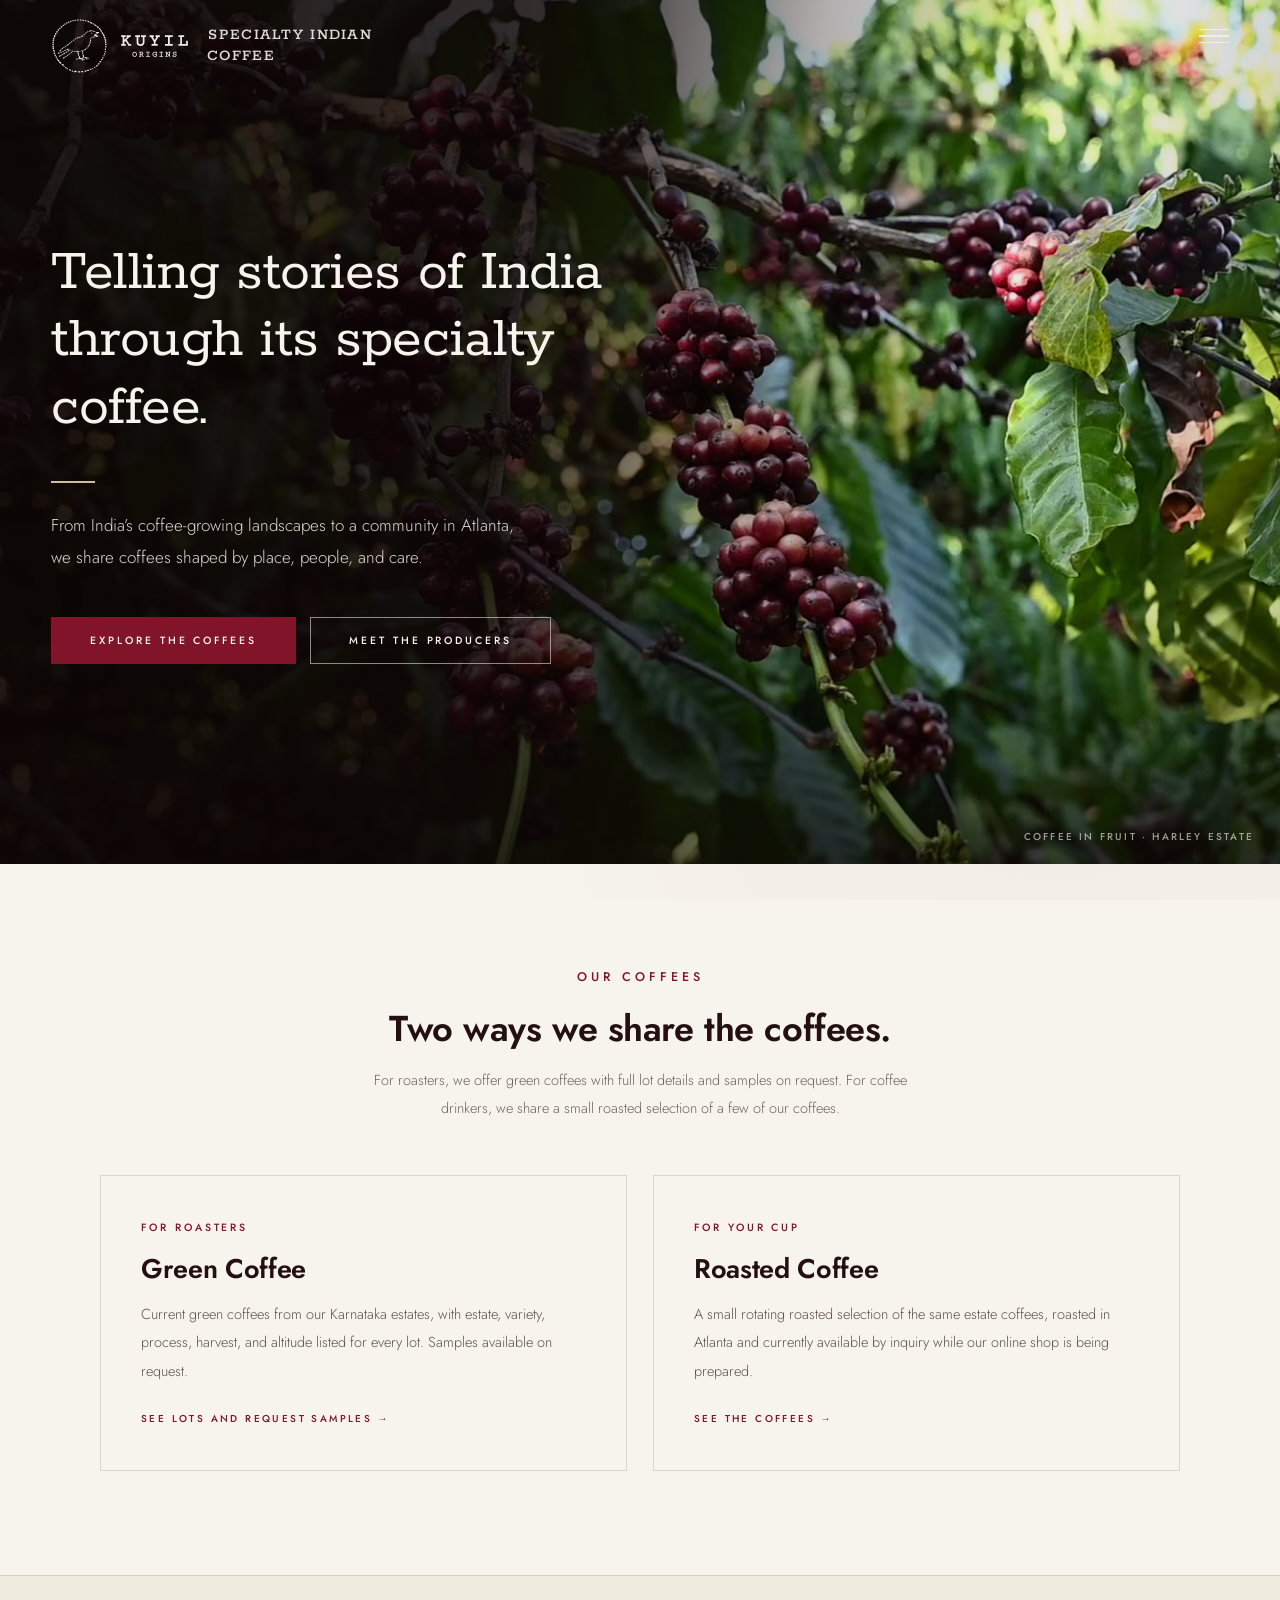
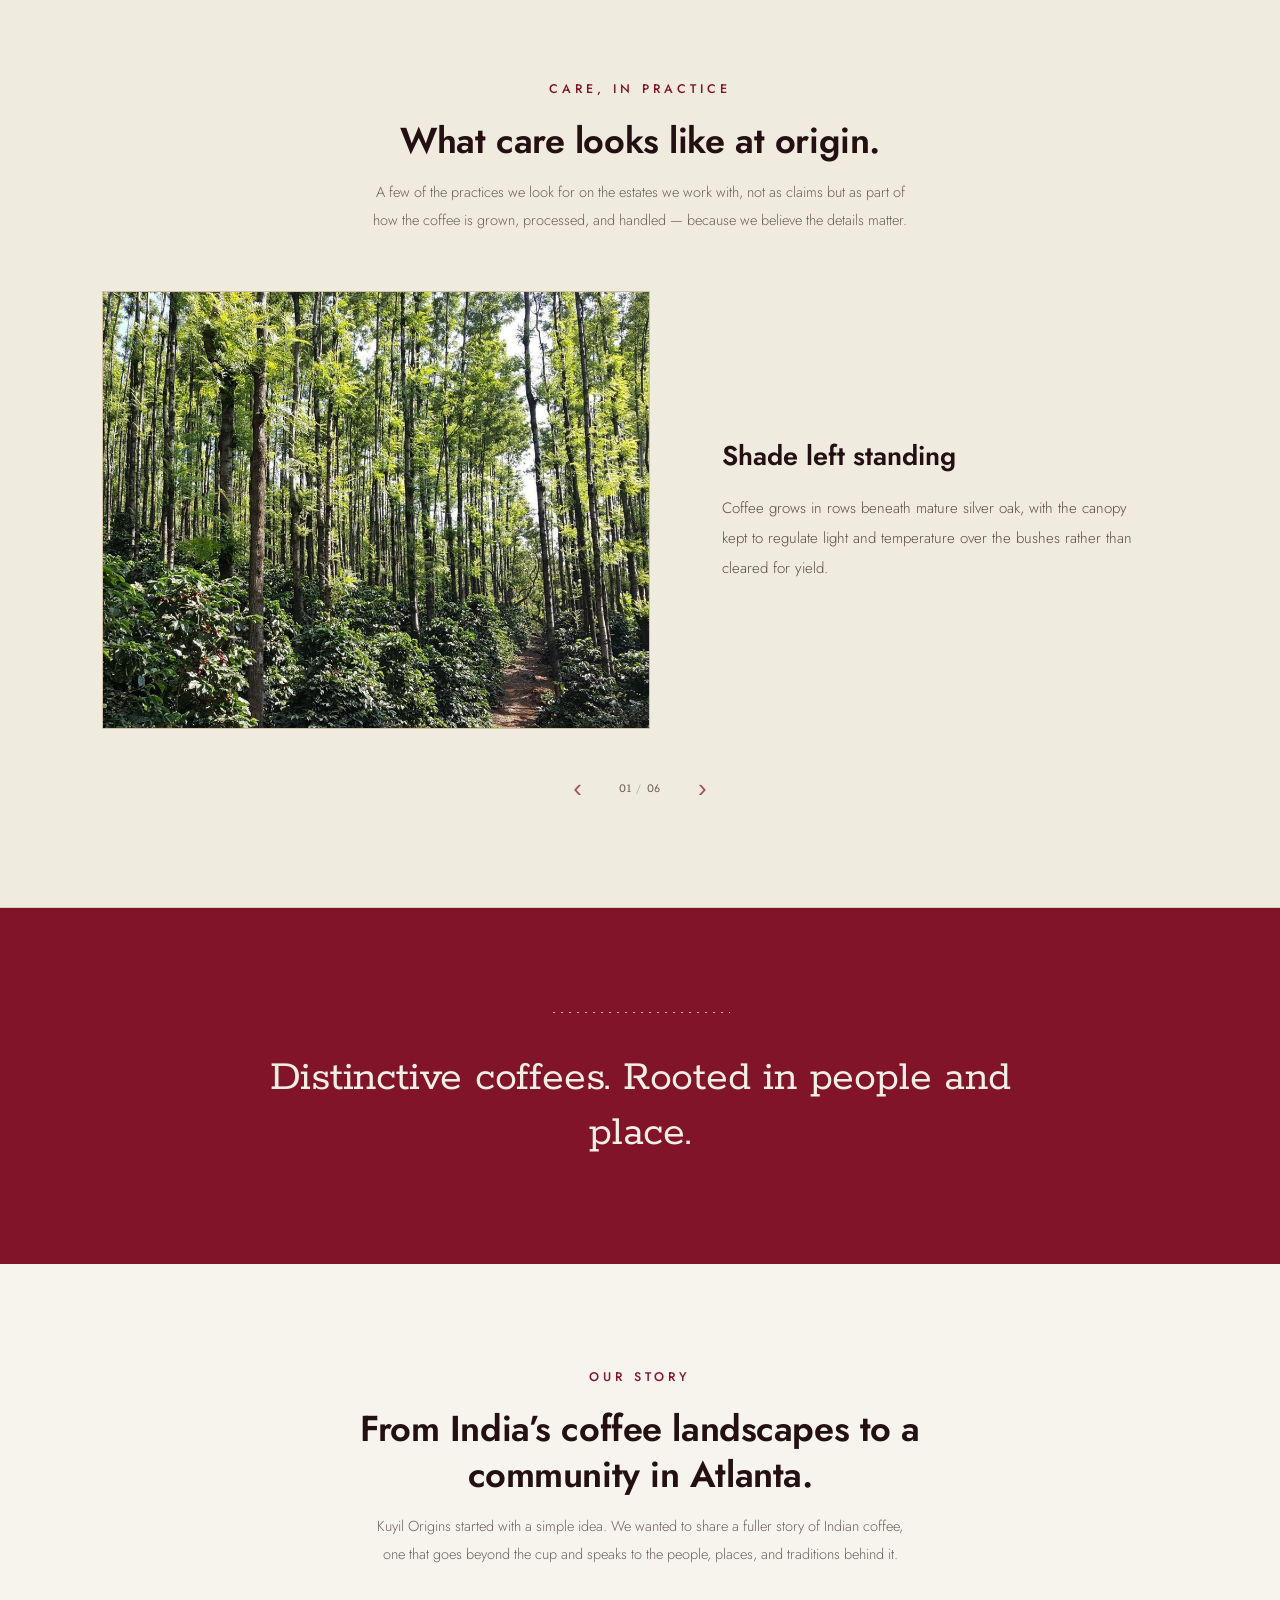
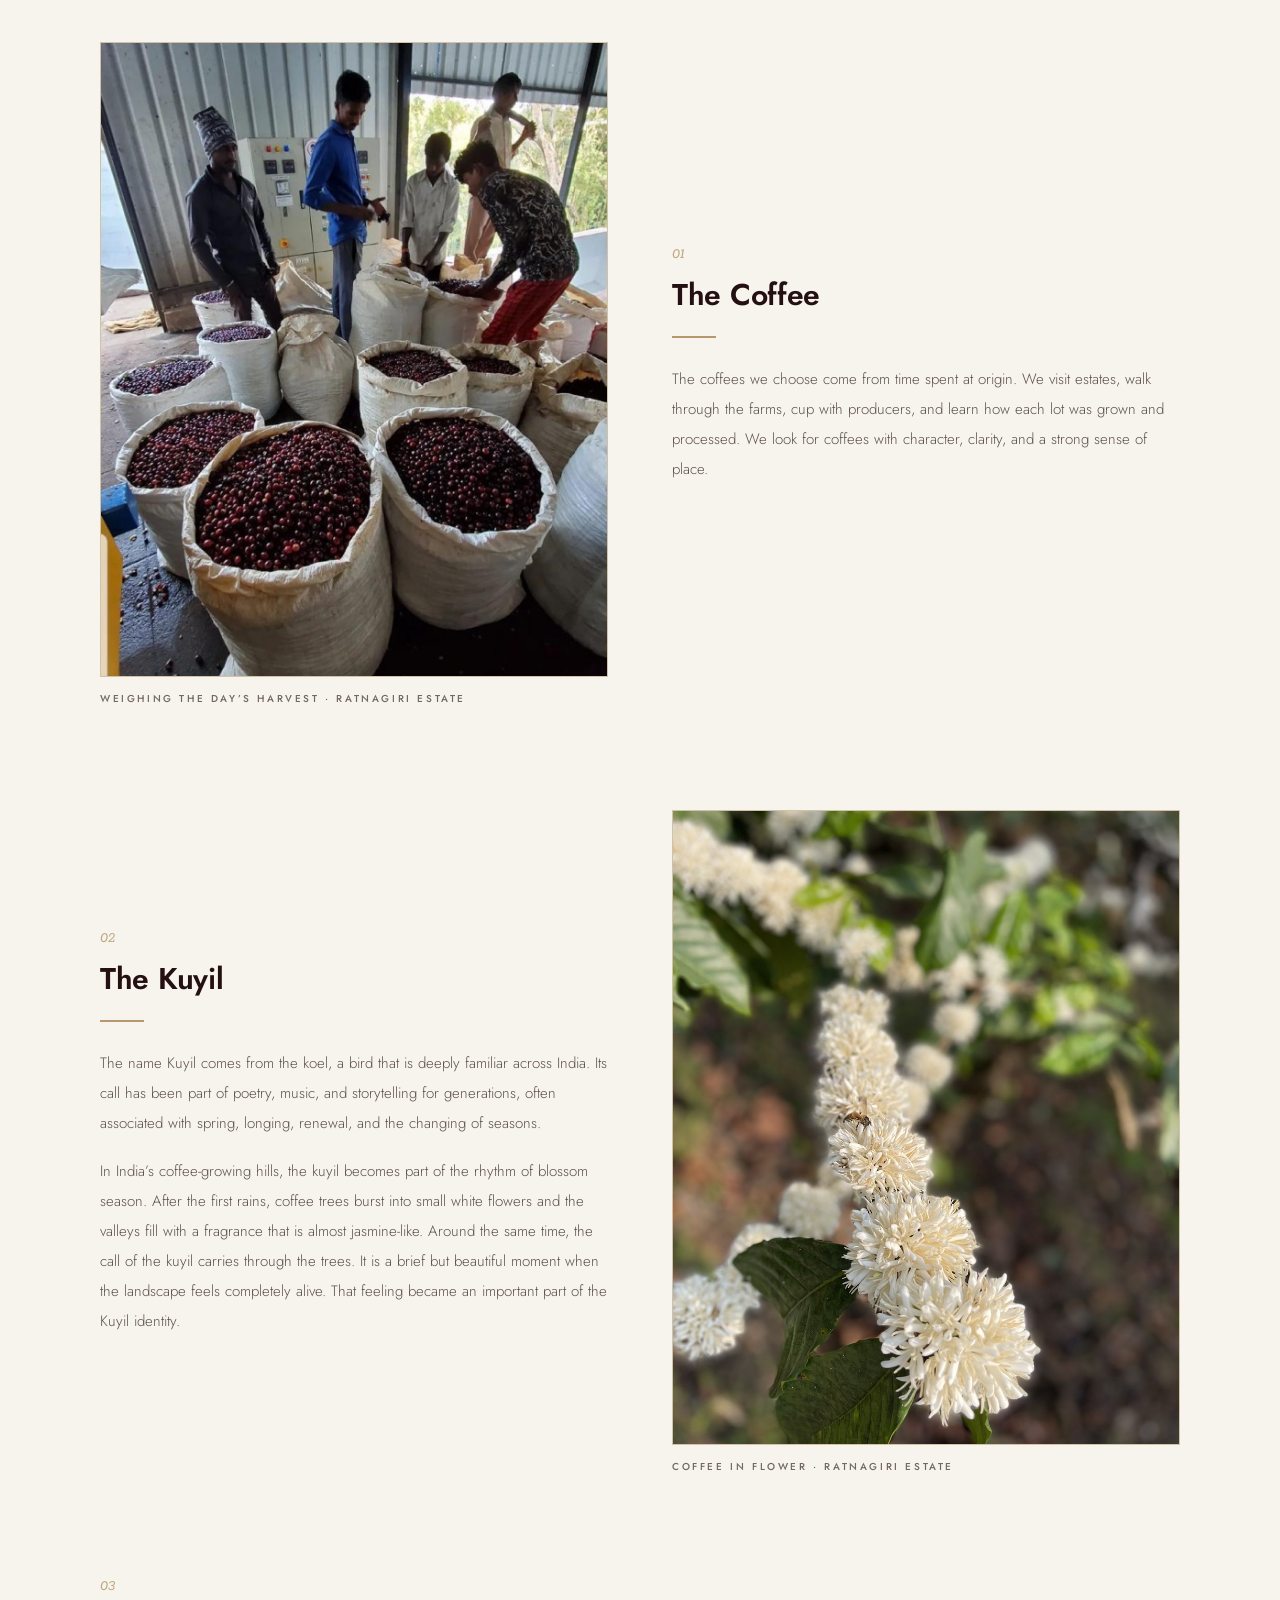
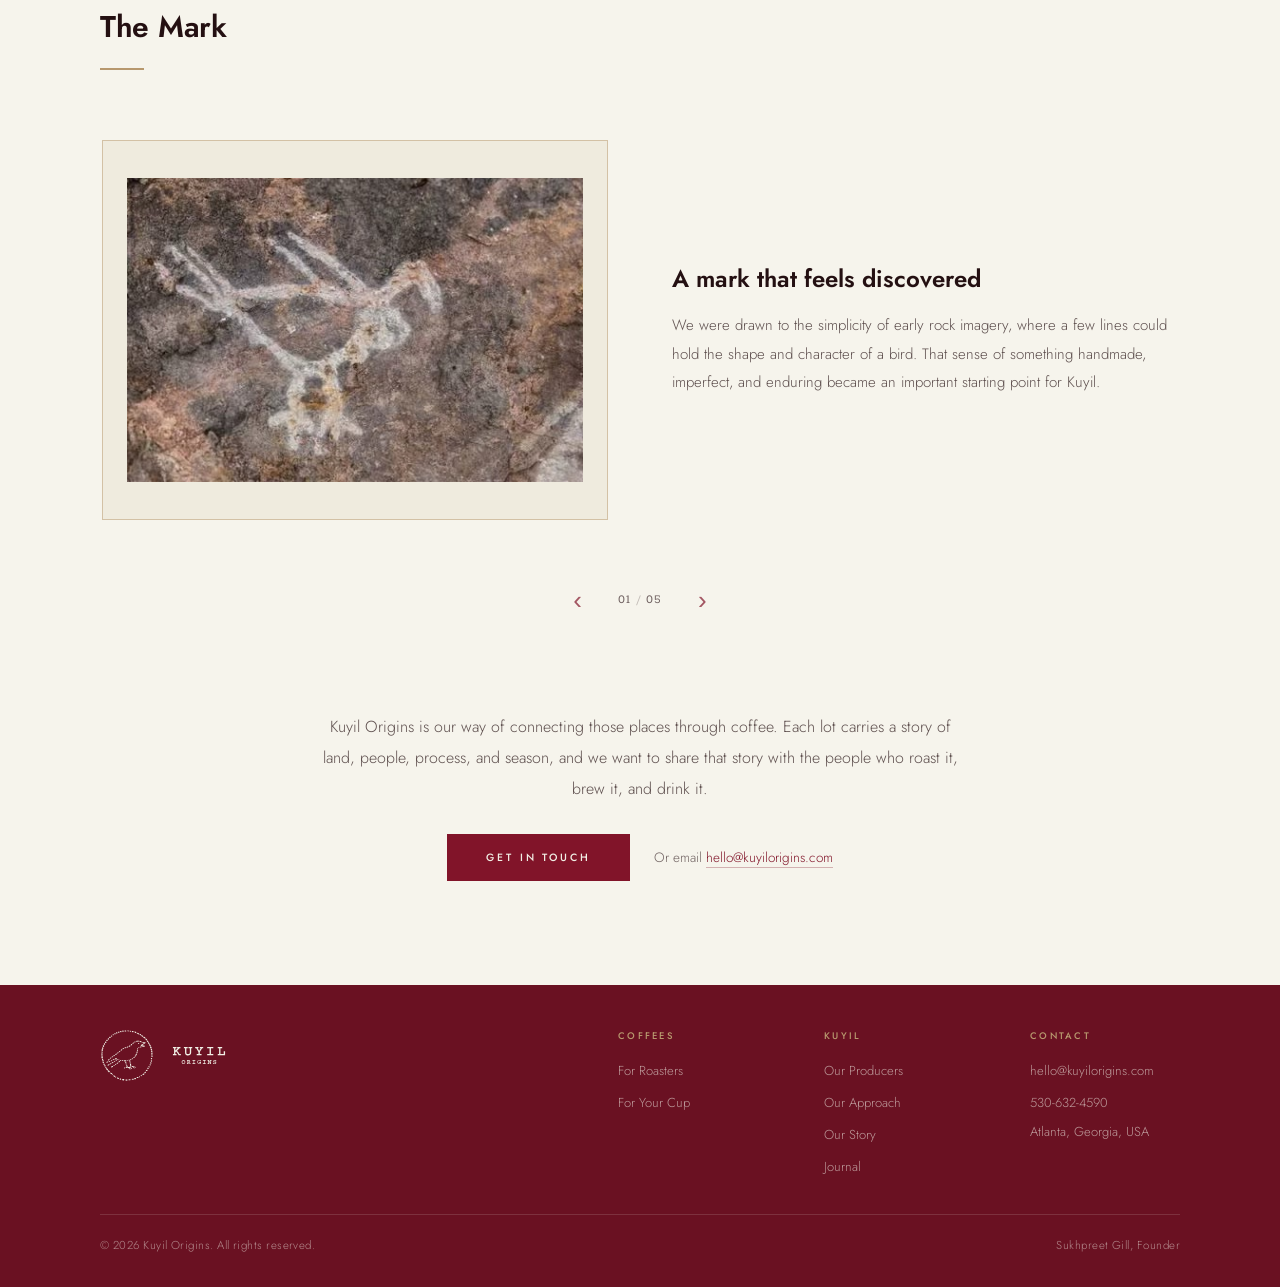
==== commit 3e86a963: "Stop images and inner heroes flashing placeholder content on load The homepage video poster was also" ====
--- a/index.html
+++ b/index.html
@@ -123,7 +123,7 @@
 
           <figure class="care">
             <div class="fr"><img src="assets/care-shade.jpg"
-              alt="Rows of coffee growing beneath tall silver oak shade trees at Ratnagiri Estate"></div>
+              alt="Rows of coffee growing beneath tall silver oak shade trees at Ratnagiri Estate" loading="lazy" decoding="async"></div>
             <div class="care-txt">
               <h3>Shade left standing</h3>
               <p>Coffee grows in rows beneath mature silver oak, with the canopy kept to regulate
@@ -133,7 +133,7 @@
 
           <figure class="care">
             <div class="fr"><img src="assets/estate-picking.jpg"
-              alt="A picker's hands selecting ripe red coffee cherries from a branch"></div>
+              alt="A picker's hands selecting ripe red coffee cherries from a branch" loading="lazy" decoding="async"></div>
             <div class="care-txt">
               <h3>Picked in multiple passes</h3>
               <p>Every block is picked several times through the season instead of once. Only
@@ -144,7 +144,7 @@
 
           <figure class="care">
             <div class="fr"><img src="assets/care-fermentation.jpg"
-              alt="A digital pH meter reading 4.46 held in a tank of fermenting coffee mucilage"></div>
+              alt="A digital pH meter reading 4.46 held in a tank of fermenting coffee mucilage" loading="lazy" decoding="async"></div>
             <div class="care-txt">
               <h3>Fermentation measured, not timed</h3>
               <p>pH is read through the tank cycle &mdash; 4.46 on this lot &mdash; so fermentation is
@@ -154,7 +154,7 @@
 
           <figure class="care">
             <div class="fr"><img src="assets/care-drying.jpg"
-              alt="Coffee parchment drying in thin layers on raised mesh beds under a covered tunnel"></div>
+              alt="Coffee parchment drying in thin layers on raised mesh beds under a covered tunnel" loading="lazy" decoding="async"></div>
             <div class="care-txt">
               <h3>Dried slowly, on raised beds</h3>
               <p>Parchment is dried in thin layers on raised beds under cover and turned by hand,
@@ -164,7 +164,7 @@
 
           <figure class="care">
             <div class="fr"><img src="assets/care-sorting.jpg"
-              alt="Workers hand-sorting dried green coffee spread on a tiled floor after milling"></div>
+              alt="Workers hand-sorting dried green coffee spread on a tiled floor after milling" loading="lazy" decoding="async"></div>
             <div class="care-txt">
               <h3>Sorted by hand after processing</h3>
               <p>Once parchment is milled, each lot is hand-sorted again on top of the machine
@@ -175,7 +175,7 @@
 
           <figure class="care">
             <div class="fr"><img src="assets/harley-areca-path.jpg"
-              alt="A path running between rows of coffee and pepper vines under tall areca palms at Harley Estate"></div>
+              alt="A path running between rows of coffee and pepper vines under tall areca palms at Harley Estate" loading="lazy" decoding="async"></div>
             <div class="care-txt">
               <h3>Grown under working forest</h3>
               <p>Coffee shares the block with pepper vines and standing timber instead of growing
@@ -218,7 +218,7 @@
     <div class="split story-moment">
       <figure class="figure split-img">
         <div class="fr"><img src="assets/story-coffee.jpg"
-          alt="Workers weighing and sorting sacks of freshly picked coffee cherries at the estate"></div>
+          alt="Workers weighing and sorting sacks of freshly picked coffee cherries at the estate" loading="lazy" decoding="async"></div>
         <figcaption>Weighing the day&rsquo;s harvest &middot; Ratnagiri Estate</figcaption>
       </figure>
       <div class="split-txt">
@@ -234,7 +234,7 @@
     <div class="split flip story-moment">
       <figure class="figure split-img">
         <div class="fr"><img src="assets/blossom.jpg"
-          alt="Coffee branches in white blossom on the estate"></div>
+          alt="Coffee branches in white blossom on the estate" loading="lazy" decoding="async"></div>
         <figcaption>Coffee in flower &middot; Ratnagiri Estate</figcaption>
       </figure>
       <div class="split-txt">
@@ -266,7 +266,7 @@
 
             <div class="mark-slide">
               <div class="mark-img"><img src="assets/mark-rock-art-bird.jpg"
-                alt="Faint rock art carving of a bird on stone"></div>
+                alt="Faint rock art carving of a bird on stone" loading="lazy" decoding="async"></div>
               <div class="mark-txt">
                 <h4>A mark that feels discovered</h4>
                 <p>We were drawn to the simplicity of early rock imagery, where a few lines
@@ -278,7 +278,7 @@
 
             <div class="mark-slide">
               <div class="mark-img"><img src="assets/mark-rock-art-figures.jpg"
-                alt="Rock art carvings of a bird alongside human figures"></div>
+                alt="Rock art carvings of a bird alongside human figures" loading="lazy" decoding="async"></div>
               <div class="mark-txt">
                 <h4>An older visual language</h4>
                 <p>The identity looked to ancient rock art traditions from India, especially the
@@ -290,7 +290,7 @@
 
             <div class="mark-slide">
               <div class="mark-img"><img src="assets/mark-rock-hawk-aerial.jpg"
-                alt="Aerial view of the Rock Hawk Effigy earthwork in Georgia, shaped like a bird"></div>
+                alt="Aerial view of the Rock Hawk Effigy earthwork in Georgia, shaped like a bird" loading="lazy" decoding="async"></div>
               <div class="mark-txt">
                 <h4>A connection to Georgia</h4>
                 <p>The research also led us to the Rock Hawk Effigy in Georgia. Seen from above,
@@ -301,7 +301,7 @@
 
             <div class="mark-slide">
               <div class="mark-img"><img src="assets/mark-rock-hawk-plan.jpg"
-                alt="A 1939 plat drawing of the Rock Hawk Effigy's bird outline"></div>
+                alt="A 1939 plat drawing of the Rock Hawk Effigy's bird outline" loading="lazy" decoding="async"></div>
               <div class="mark-txt">
                 <h4>Form and structure</h4>
                 <p>Historic drawings of the effigy helped us think about silhouette, proportion,
--- a/kuyil.css
+++ b/kuyil.css
@@ -167,6 +167,7 @@
 .figure{margin:0}
 .figure .fr{position:relative;overflow:hidden;border:1px solid rgba(183,152,110,.5)}
 .figure img{display:block;width:100%;height:100%;object-fit:cover}
+.figure .fr,.pcard .fr,.care .fr,.path .fr{background:var(--paper-2)}
 .figure figcaption{margin-top:14px;font-size:10px;font-weight:500;letter-spacing:.26em;
   text-transform:uppercase;color:var(--ink);opacity:.62}
 
@@ -306,7 +307,7 @@
 .hero-credit{position:absolute;right:26px;bottom:20px;z-index:1;font-size:10px;
   font-weight:500;letter-spacing:.22em;text-transform:uppercase;color:rgba(246,244,236,.62)}
 @media(prefers-reduced-motion:reduce){.hero-bg{display:none}}
-.hero.hero-page{min-height:62vh;padding:150px var(--edge) 110px}
+.hero.hero-page{background:#241012;min-height:62vh;padding:150px var(--edge) 110px}
 
 /* ---------------- producer cards ---------------- */
 .prod-grid{display:grid;grid-template-columns:repeat(4,1fr);gap:30px}
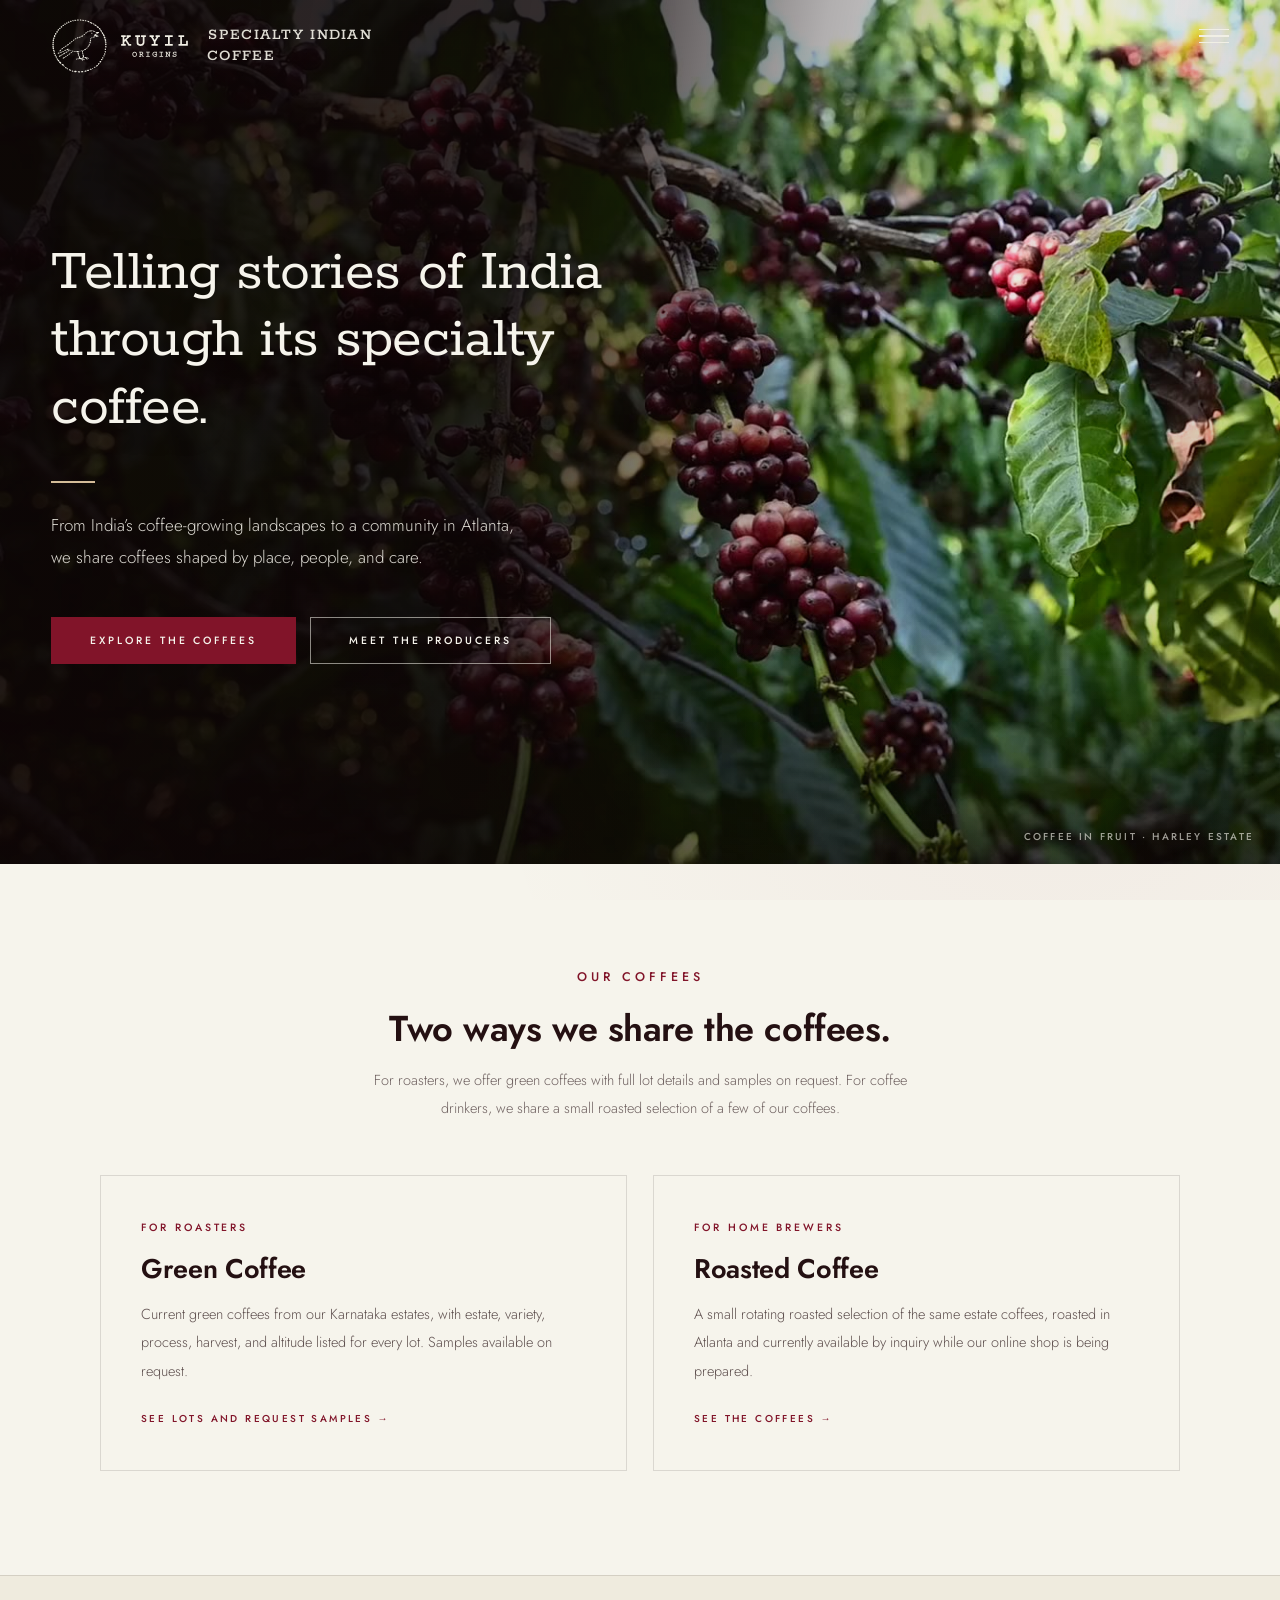
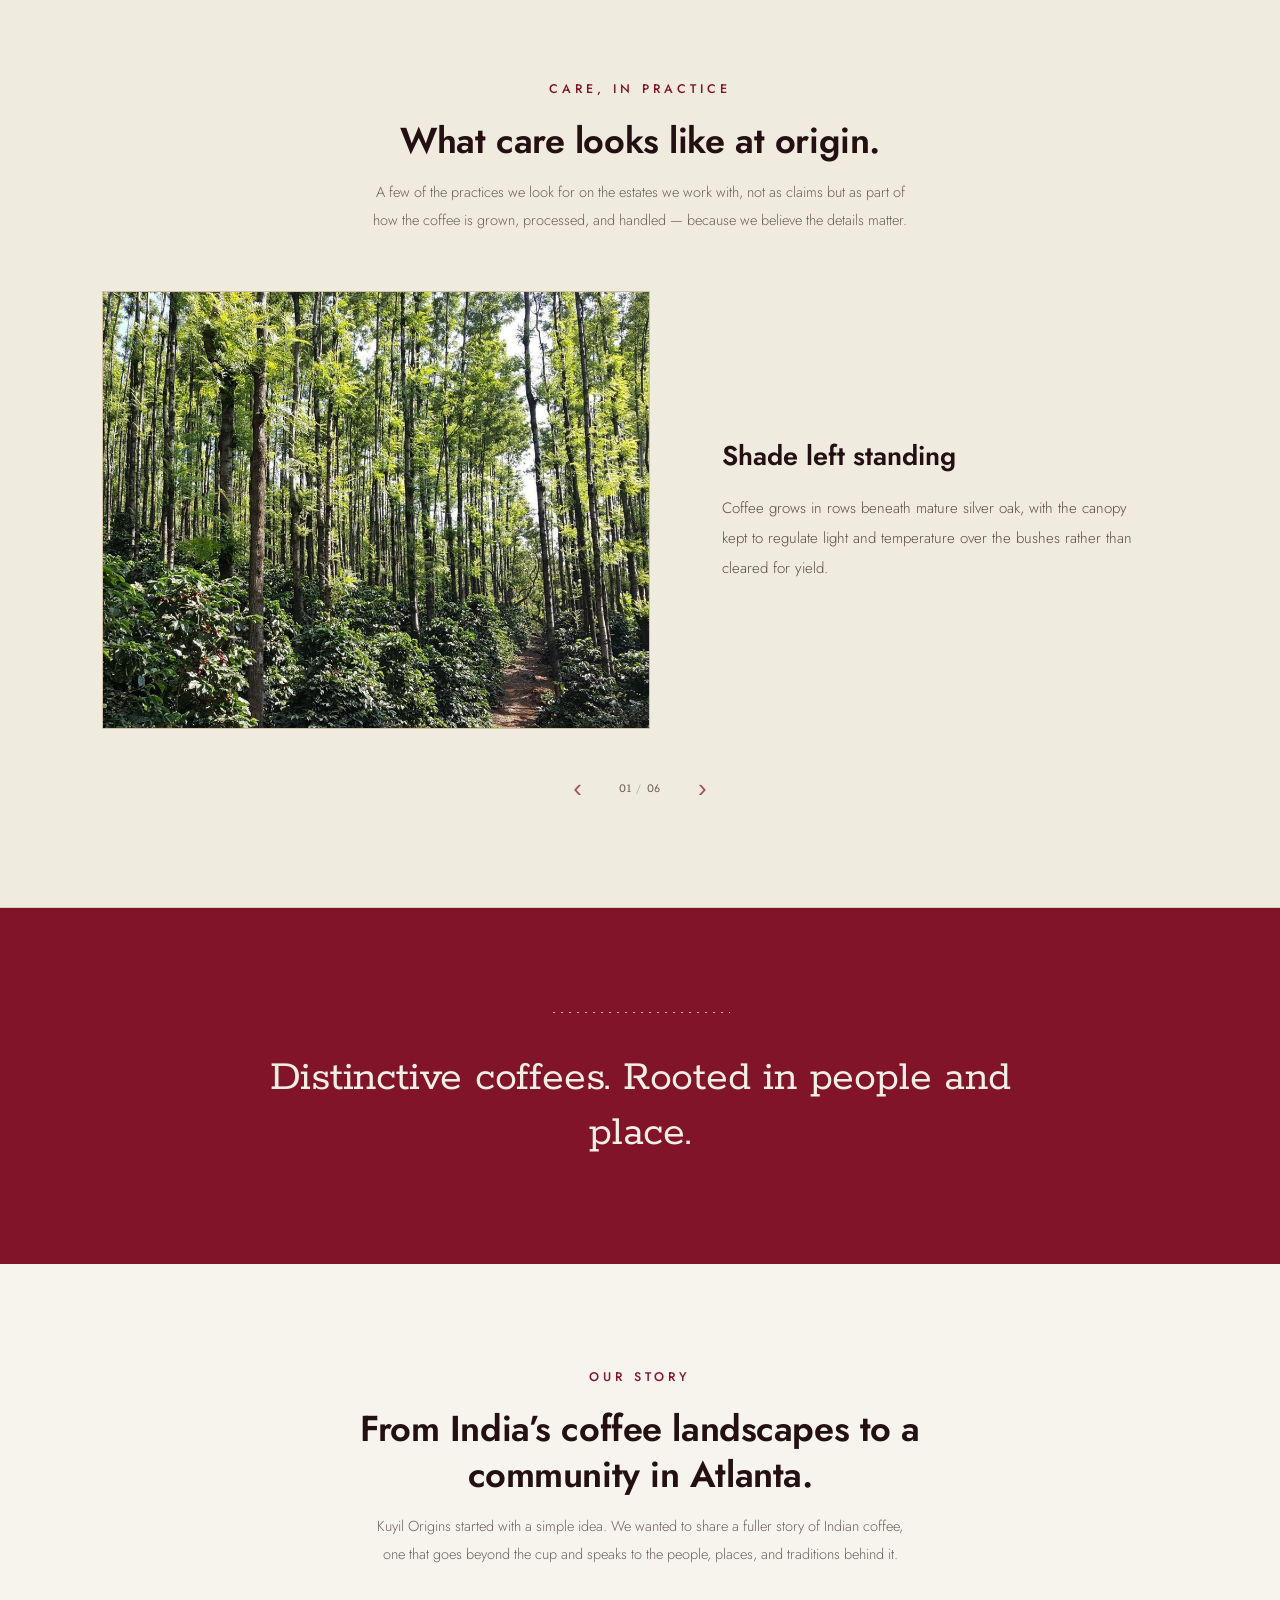
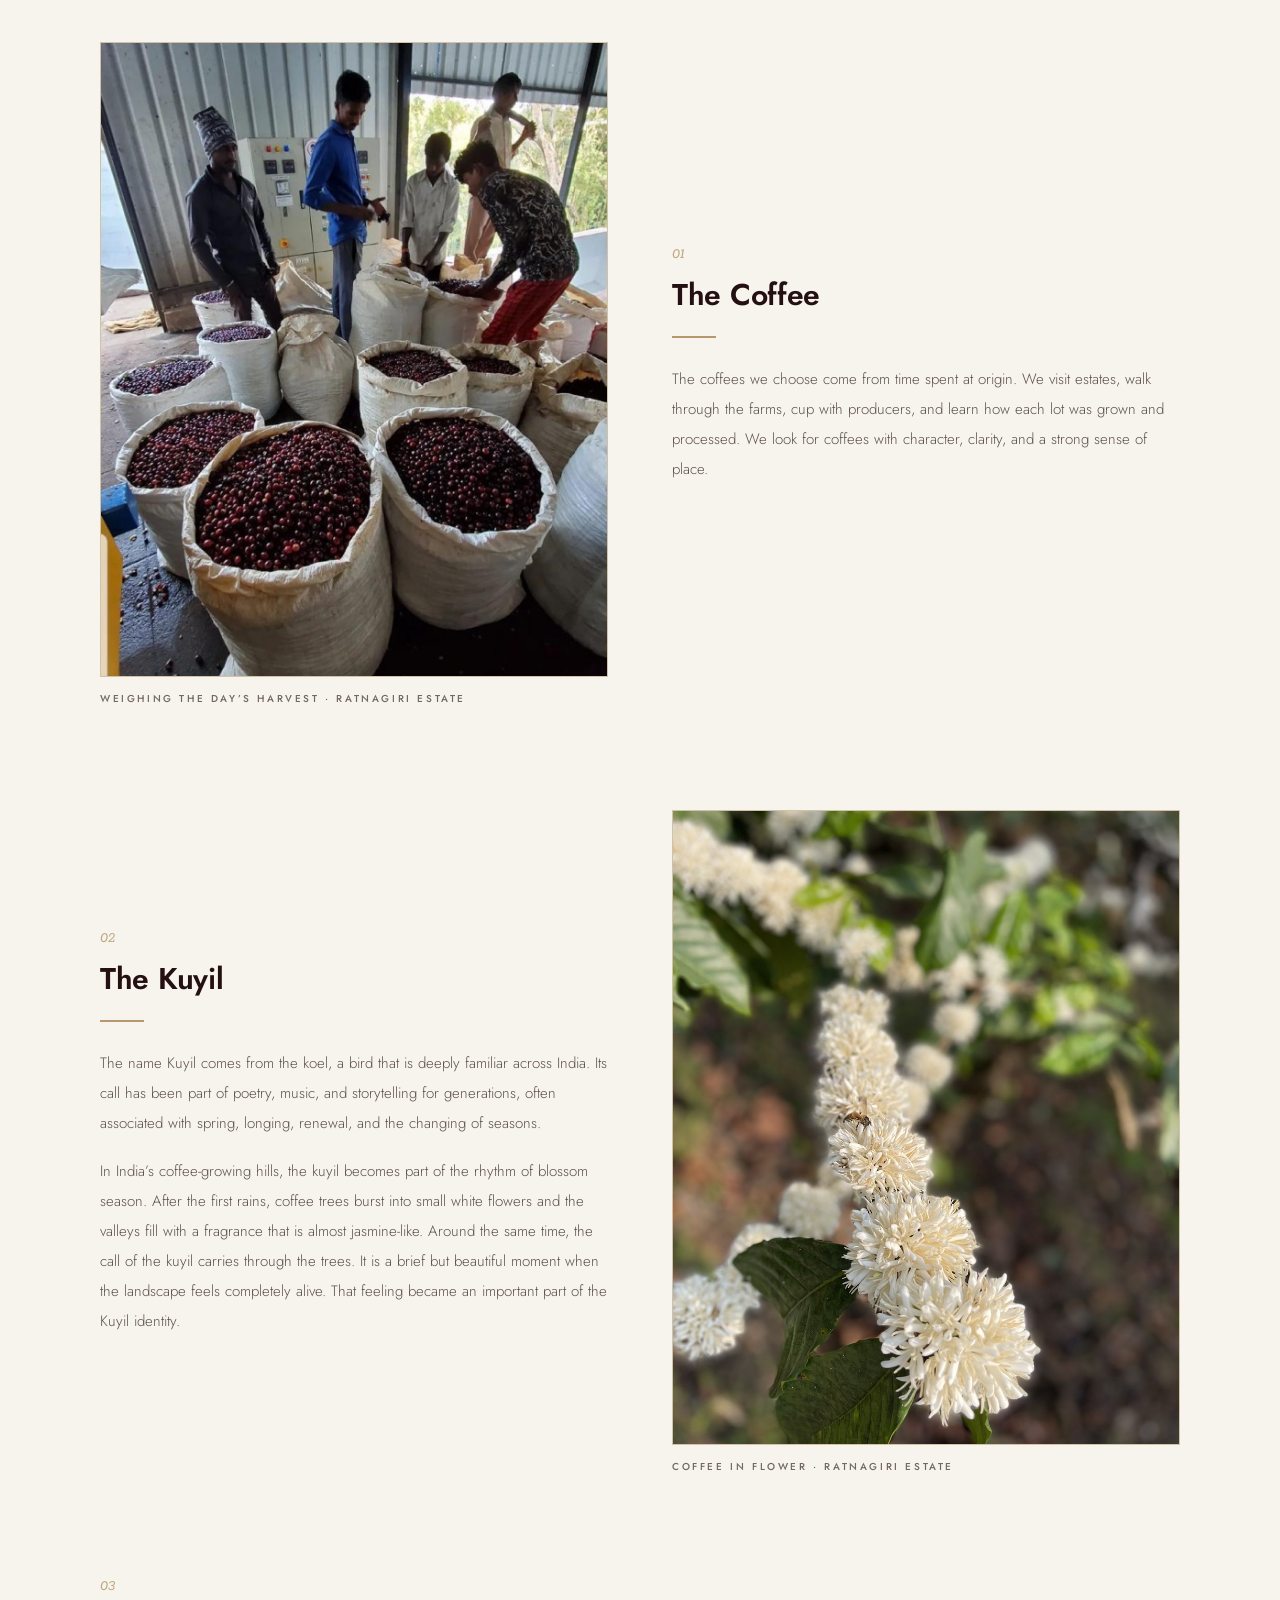
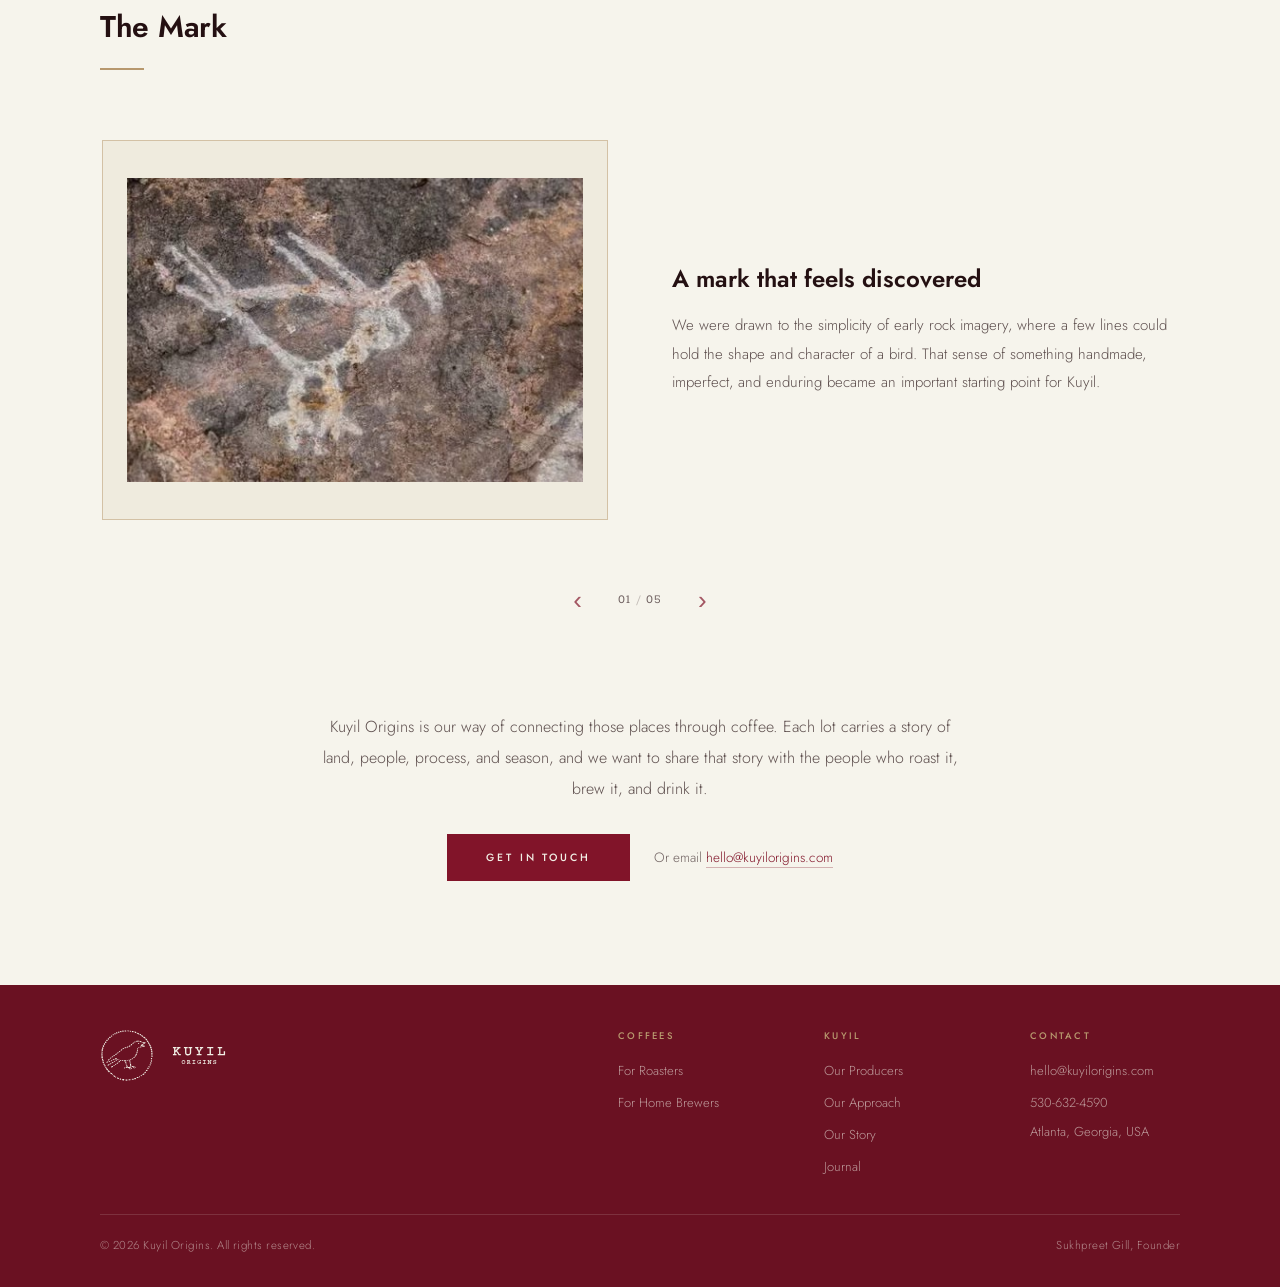
==== commit 60f2a310: "Rename the Coffee page to For Home Brewers; keep green pricing on that page only The roaster page no" ====
--- a/index.html
+++ b/index.html
@@ -32,7 +32,7 @@
       <span class="nb-tag">Specialty Indian Coffee</span>
     </a>
     <ul class="nav-links">
-      <li><a href="roasted.html">Coffee</a></li>
+      <li><a href="roasted.html">For Home Brewers</a></li>
       <li><a href="wholesale.html">For Roasters</a></li>
       <li><a href="producers.html">Our Producers</a></li>
       <li><a href="index.html#story">Our Story</a></li>
@@ -42,7 +42,7 @@
           <span></span><span></span><span></span>
         </button>
         <ul class="nav-peek-menu">
-          <li><a href="roasted.html">Coffee</a></li>
+          <li><a href="roasted.html">For Home Brewers</a></li>
           <li><a href="wholesale.html">For Roasters</a></li>
           <li><a href="producers.html">Our Producers</a></li>
           <li><a href="index.html#story">Our Story</a></li>
@@ -95,7 +95,7 @@
       <div class="go">See lots and request samples</div>
     </a>
     <a class="path" href="roasted.html">
-      <div class="pnum">For Your Cup</div>
+      <div class="pnum">For Home Brewers</div>
       <h3>Roasted Coffee</h3>
       <p>A small rotating roasted selection of the same estate coffees, roasted in Atlanta and
         currently available by inquiry while our online shop is being prepared.</p>
@@ -363,7 +363,7 @@
           <div class="fc-h">Coffees</div>
           <ul>
             <li><a href="wholesale.html">For Roasters</a></li>
-            <li><a href="roasted.html">For Your Cup</a></li>
+            <li><a href="roasted.html">For Home Brewers</a></li>
           </ul>
         </div>
         <div class="foot-col">
--- a/kuyil.css
+++ b/kuyil.css
@@ -627,3 +627,147 @@
     .hero{min-height:100dvh}
   }
 }
+
+/* ---------------- e-business card ---------------- */
+.card-page{min-height:100vh;display:flex;align-items:center;justify-content:center;
+  padding:48px 20px;background:var(--paper);
+  background-image:radial-gradient(circle at 18% 12%, rgba(183,152,110,.09) 0, transparent 42%),
+    radial-gradient(circle at 82% 78%, rgba(129,20,41,.06) 0, transparent 46%)}
+.bcard{width:100%;max-width:380px;background:var(--cream);border:1px solid var(--line);
+  border-radius:14px;padding:44px 32px 36px;text-align:center;
+  box-shadow:0 24px 60px rgba(36,16,18,.1)}
+.bcard .bc-mark{width:56px;height:56px;margin:0 auto 18px;display:block}
+.bcard .bc-word{height:20px;margin:0 auto 4px;display:block}
+.bcard .bc-tag{font-size:10px;font-weight:500;letter-spacing:.24em;text-transform:uppercase;
+  color:var(--maroon);opacity:.75;margin-bottom:30px}
+.bcard h1{font-family:'Rokkitt',Georgia,serif;font-size:27px;font-weight:500;color:var(--ink);
+  letter-spacing:-.005em;margin-bottom:4px}
+.bcard .bc-role{font-size:11.5px;font-weight:500;letter-spacing:.14em;text-transform:uppercase;
+  color:var(--body-2);margin-bottom:22px}
+.bcard .bc-rule{width:36px;height:1px;background:var(--kraft);margin:0 auto 22px}
+.bcard .bc-line{font-size:14px;font-weight:300;color:var(--body);line-height:1.8;margin-bottom:26px}
+.bc-info{display:flex;flex-direction:column;gap:6px;margin-bottom:28px}
+.bc-info a{font-size:14.5px;font-weight:400;color:var(--ink);opacity:.82;text-decoration:none}
+.bc-info a:hover{opacity:1;text-decoration:underline}
+.bc-actions{display:flex;flex-direction:column;gap:10px;margin-bottom:14px}
+.bc-auto-note{font-size:11px;font-weight:400;letter-spacing:.04em;color:var(--body-2);
+  opacity:.75;margin-bottom:22px}
+.bc-actions a{display:block}
+.bc-links{display:flex;justify-content:center;gap:18px;flex-wrap:wrap;padding-top:22px;
+  border-top:1px solid var(--line)}
+.bc-links a{font-size:10px;font-weight:500;letter-spacing:.16em;text-transform:uppercase;
+  color:var(--maroon);opacity:.85;text-decoration:none}
+.bc-links a:hover{opacity:1;text-decoration:underline}
+
+/* ---------------- coffee explorer: estate > coffee > format sheet ---------------- */
+.pcard-open{cursor:pointer;outline-offset:6px}
+.pcard-open .fr img{transition:transform .6s ease}
+.pcard-open:hover .fr img{transform:scale(1.035)}
+.pcard-open:hover h3{color:var(--maroon-dk)}
+.pcard-open .go{transition:letter-spacing .25s}
+.pcard-open:hover .go{letter-spacing:.3em}
+
+.cx-ov{display:none;position:fixed;inset:0;background:rgba(36,16,18,.88);z-index:1000;
+  align-items:center;justify-content:center;padding:32px 24px}
+.cx-ov.active{display:flex}
+.cx-sheet{background:var(--paper);width:100%;max-width:880px;max-height:100%;display:flex;
+  flex-direction:column;animation:fadeUp .35s ease;position:relative}
+.cx-bar{display:flex;justify-content:space-between;align-items:center;padding:6px 10px 6px 22px;
+  border-bottom:1px solid var(--line);flex-shrink:0;min-height:56px}
+.cx-back{background:none;border:none;cursor:pointer;font:500 10.5px 'Jost',sans-serif;letter-spacing:.2em;
+  text-transform:uppercase;color:var(--maroon);padding:14px 0;text-align:left}
+.cx-back:hover{color:var(--maroon-dk)}
+.cx-close{background:none;border:none;cursor:pointer;font:300 32px/1 'Jost',sans-serif;color:var(--ink);
+  opacity:.6;width:48px;height:48px}
+.cx-close:hover{opacity:1;color:var(--maroon)}
+.cx-scroll{overflow-y:auto;padding:44px 56px 56px;-webkit-overflow-scrolling:touch}
+.cx-scroll.cx-in>*{animation:fadeUp .4s ease both}
+.cx-kicker{font-size:10px;font-weight:500;letter-spacing:.28em;text-transform:uppercase;color:var(--maroon);margin-bottom:14px}
+.cx-head h2{font-size:44px;font-weight:600;color:var(--ink);letter-spacing:-.014em;line-height:1.12}
+.cx-loc{font-size:11px;font-weight:400;letter-spacing:.22em;text-transform:uppercase;color:var(--ink);opacity:.64;margin:14px 0 20px}
+.cx-loc i{font-style:normal;color:var(--kraft);margin:0 6px}
+.cx-desc{font-size:15px;font-weight:300;line-height:1.95;color:var(--body);max-width:640px}
+.cx-link{display:inline-block;margin-top:14px;font-size:10px;font-weight:500;letter-spacing:.24em;
+  text-transform:uppercase;color:var(--maroon);text-decoration:none;border-bottom:1px solid transparent}
+.cx-link:hover{border-bottom-color:var(--maroon)}
+.cx-img{margin:32px 0 8px;border:1px solid rgba(183,152,110,.5);aspect-ratio:21/9;overflow:hidden;background:var(--paper-2)}
+.cx-img img{width:100%;height:100%;object-fit:cover;display:block}
+.cx-sub{font-size:24px;font-weight:600;color:var(--ink);letter-spacing:-.01em;margin:38px 0 22px}
+.cx-coffees{display:grid;grid-template-columns:repeat(auto-fit,minmax(250px,1fr));gap:20px}
+.cx-ccard{text-align:left;font-family:inherit;background:var(--cream);border:1px solid var(--line);
+  padding:26px 26px 24px;cursor:pointer;display:flex;flex-direction:column;gap:12px;
+  transition:border-color .25s,background .25s}
+.cx-ccard:hover{border-color:var(--maroon);background:var(--paper-2)}
+.cx-cc-top{display:flex;justify-content:space-between;align-items:flex-start;gap:10px}
+.cx-ccard h4{font-size:21px;font-weight:600;color:var(--maroon);line-height:1.25}
+.cx-meta{font-size:10px;letter-spacing:.2em;text-transform:uppercase;color:var(--ink);opacity:.64}
+.cx-notes{list-style:none;display:flex;flex-wrap:wrap;gap:6px 8px}
+.cx-notes li{font-size:12.5px;font-weight:300;color:var(--body);border:1px solid var(--line);padding:3px 11px;border-radius:99px}
+.cx-notes-lg{margin-bottom:22px}
+.cx-notes-lg li{font-size:13.5px;padding:5px 14px}
+.cx-more{margin-top:auto;padding-top:6px;font-size:10px;font-weight:500;letter-spacing:.24em;text-transform:uppercase;color:var(--maroon)}
+.cx-more::after{content:' \2192'}
+.cx-empty{font-size:14.5px;font-weight:300;line-height:1.9;color:var(--body)}
+.cx-empty a{color:var(--maroon);border-bottom:1px solid var(--kraft)}
+.cx-badge{font-size:9px;font-weight:500;letter-spacing:.18em;text-transform:uppercase;white-space:nowrap;
+  padding:4px 9px;background:var(--kraft-lt);color:var(--ink)}
+.cx-soldout{background:rgba(36,16,18,.12)}
+.cx-soon{background:transparent;border:1px solid var(--kraft)}
+.cx-choose{margin-top:44px;padding-top:34px;border-top:1px solid var(--line)}
+.cx-fmt{border:1px solid var(--line);background:var(--cream);padding:28px 30px;margin-top:18px}
+.cx-fmt-top{display:flex;justify-content:space-between;align-items:center;gap:12px}
+.cx-fmt-h{font-size:12px;font-weight:600;letter-spacing:.22em;text-transform:uppercase;color:var(--ink)}
+.cx-fmt-p{font-size:14px;font-weight:300;line-height:1.85;color:var(--body);margin:10px 0 0;max-width:560px}
+.cx-sizes{display:flex;flex-wrap:wrap;gap:10px;margin:20px 0}
+.cx-size{font-family:inherit;background:var(--paper);border:1px solid var(--line);padding:12px 20px;cursor:pointer;
+  display:flex;flex-direction:column;gap:3px;text-align:left;min-width:116px;min-height:52px;transition:border-color .2s}
+.cx-size b{font-size:16px;font-weight:600;color:var(--ink)}
+.cx-size span{font-size:12px;font-weight:300;color:var(--body-2)}
+.cx-size:hover:not(.off){border-color:var(--maroon)}
+.cx-size.on{border-color:var(--maroon);box-shadow:inset 0 0 0 1px var(--maroon)}
+.cx-size.off{opacity:.5;cursor:not-allowed}
+.cx-btn{display:inline-block;font-family:inherit;font-size:10.5px;font-weight:500;letter-spacing:.24em;text-transform:uppercase;
+  text-decoration:none;text-align:center;padding:16px 28px;min-height:50px;background:var(--maroon);color:var(--cream);
+  border:1px solid var(--maroon);cursor:pointer;transition:background .2s}
+.cx-btn:hover{background:var(--maroon-dk)}
+.cx-btn:disabled,.cx-off{background:transparent;color:var(--ink);opacity:.45;border-color:var(--line);cursor:not-allowed}
+.cx-partner{display:flex;gap:20px;align-items:flex-start;margin-top:18px;padding-top:20px;border-top:1px solid var(--line)}
+.cx-plogo{width:64px;height:64px;object-fit:contain;flex-shrink:0}
+.cx-pname{font-size:22px;font-weight:600;color:var(--maroon);letter-spacing:.02em;text-transform:uppercase}
+.cx-pprod{font-size:14px;font-weight:500;color:var(--ink);margin-top:4px}
+.cx-pbody p{font-size:14px;font-weight:300;line-height:1.85;color:var(--body);margin:8px 0 0}
+.cx-pbody .cx-roast{font-style:italic}
+.cx-pbody .cx-btn{margin-top:18px}
+
+@media(max-width:700px){
+  .cx-ov{padding:0}
+  .cx-sheet{max-width:none;height:100%;max-height:none;animation:none}
+  .cx-scroll{padding:28px 22px 44px}
+  .cx-head h2{font-size:34px}
+  .cx-img{aspect-ratio:3/2}
+  .cx-fmt{padding:22px 20px}
+  .cx-sizes{display:grid;grid-template-columns:1fr 1fr}
+  .cx-btn{display:block;width:100%}
+  .cx-partner{flex-direction:column;gap:10px}
+}
+@media(prefers-reduced-motion:reduce){.cx-sheet,.cx-scroll.cx-in>*{animation:none}}
+
+.cx-rows{display:grid;gap:0;margin:16px 0 4px;max-width:560px}
+.cx-rows>div{display:grid;grid-template-columns:170px 1fr;gap:16px;padding:10px 0;border-bottom:1px solid var(--line)}
+.cx-rows dt{font-size:10px;font-weight:500;letter-spacing:.2em;text-transform:uppercase;color:var(--maroon);padding-top:4px}
+.cx-rows dd{font-size:14.5px;font-weight:300;color:var(--body)}
+.cx-wantnext{margin-top:22px;padding-top:22px;border-top:1px solid var(--line)}
+.cx-fmt .cx-btn{margin-top:20px}
+.cx-count{margin-top:12px;font-size:10px;font-weight:500;letter-spacing:.2em;text-transform:uppercase;color:var(--ink);opacity:.6}
+.cx-updated{text-align:center;font-size:12px;letter-spacing:.14em;text-transform:uppercase;color:var(--body-2);margin:-26px 0 34px}
+.cx-updated:empty{display:none}
+.ctx-line{background:var(--paper-2);border-left:2px solid var(--maroon);padding:10px 14px;margin-bottom:22px;
+  font-size:11px;font-weight:500;letter-spacing:.14em;text-transform:uppercase;color:var(--maroon)}
+@media(max-width:700px){.cx-rows>div{grid-template-columns:1fr;gap:2px}}
+
+.cx-tag{font-size:16px;font-weight:300;font-style:italic;color:var(--body);margin-top:10px}
+.cx-score{display:flex;align-items:baseline;gap:10px;margin:0 0 20px}
+.cx-score b{font-size:30px;font-weight:600;color:var(--maroon)}
+.cx-score span{font-size:10px;letter-spacing:.2em;text-transform:uppercase;color:var(--body-2)}
+.cx-profile{font-size:12px;font-weight:500;letter-spacing:.14em;text-transform:uppercase;color:var(--ink);opacity:.75;margin:0 0 18px}
+.cx-h4{font-size:10px;font-weight:500;letter-spacing:.24em;text-transform:uppercase;color:var(--maroon);margin:26px 0 8px}
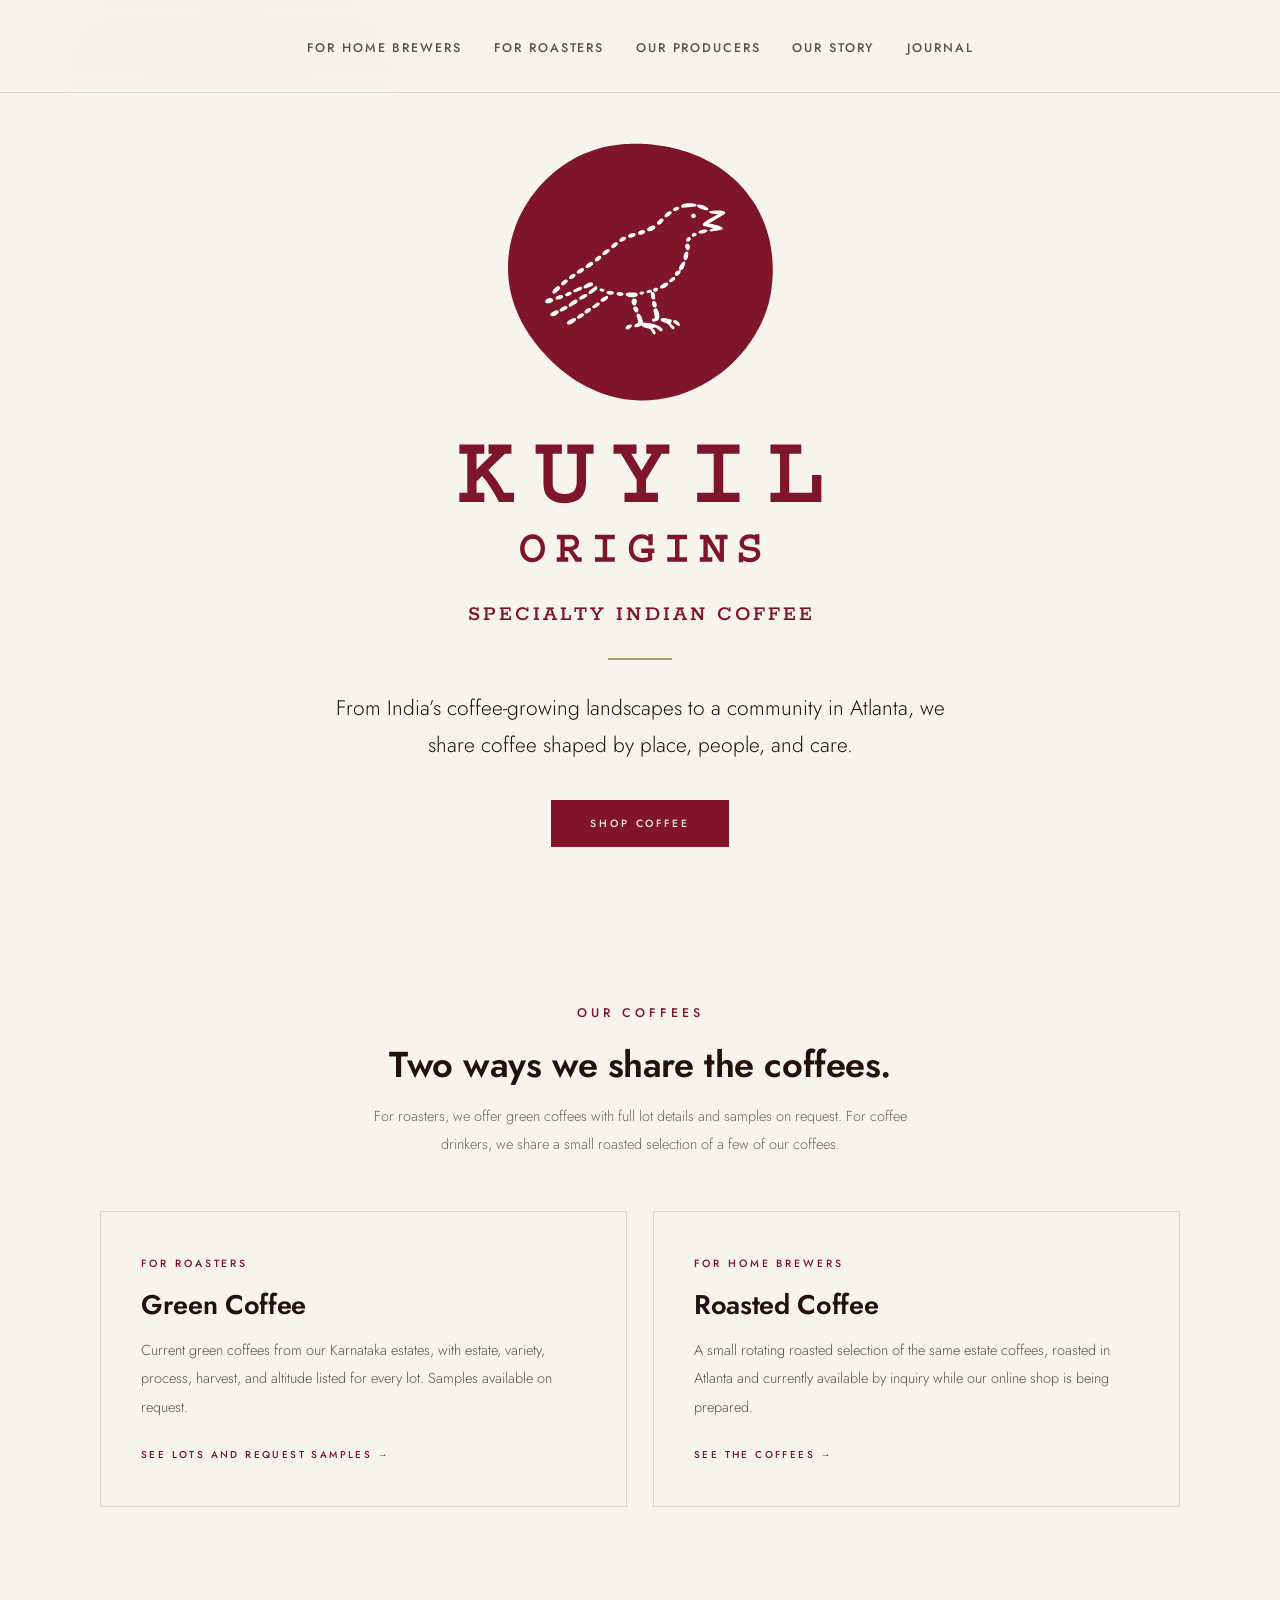
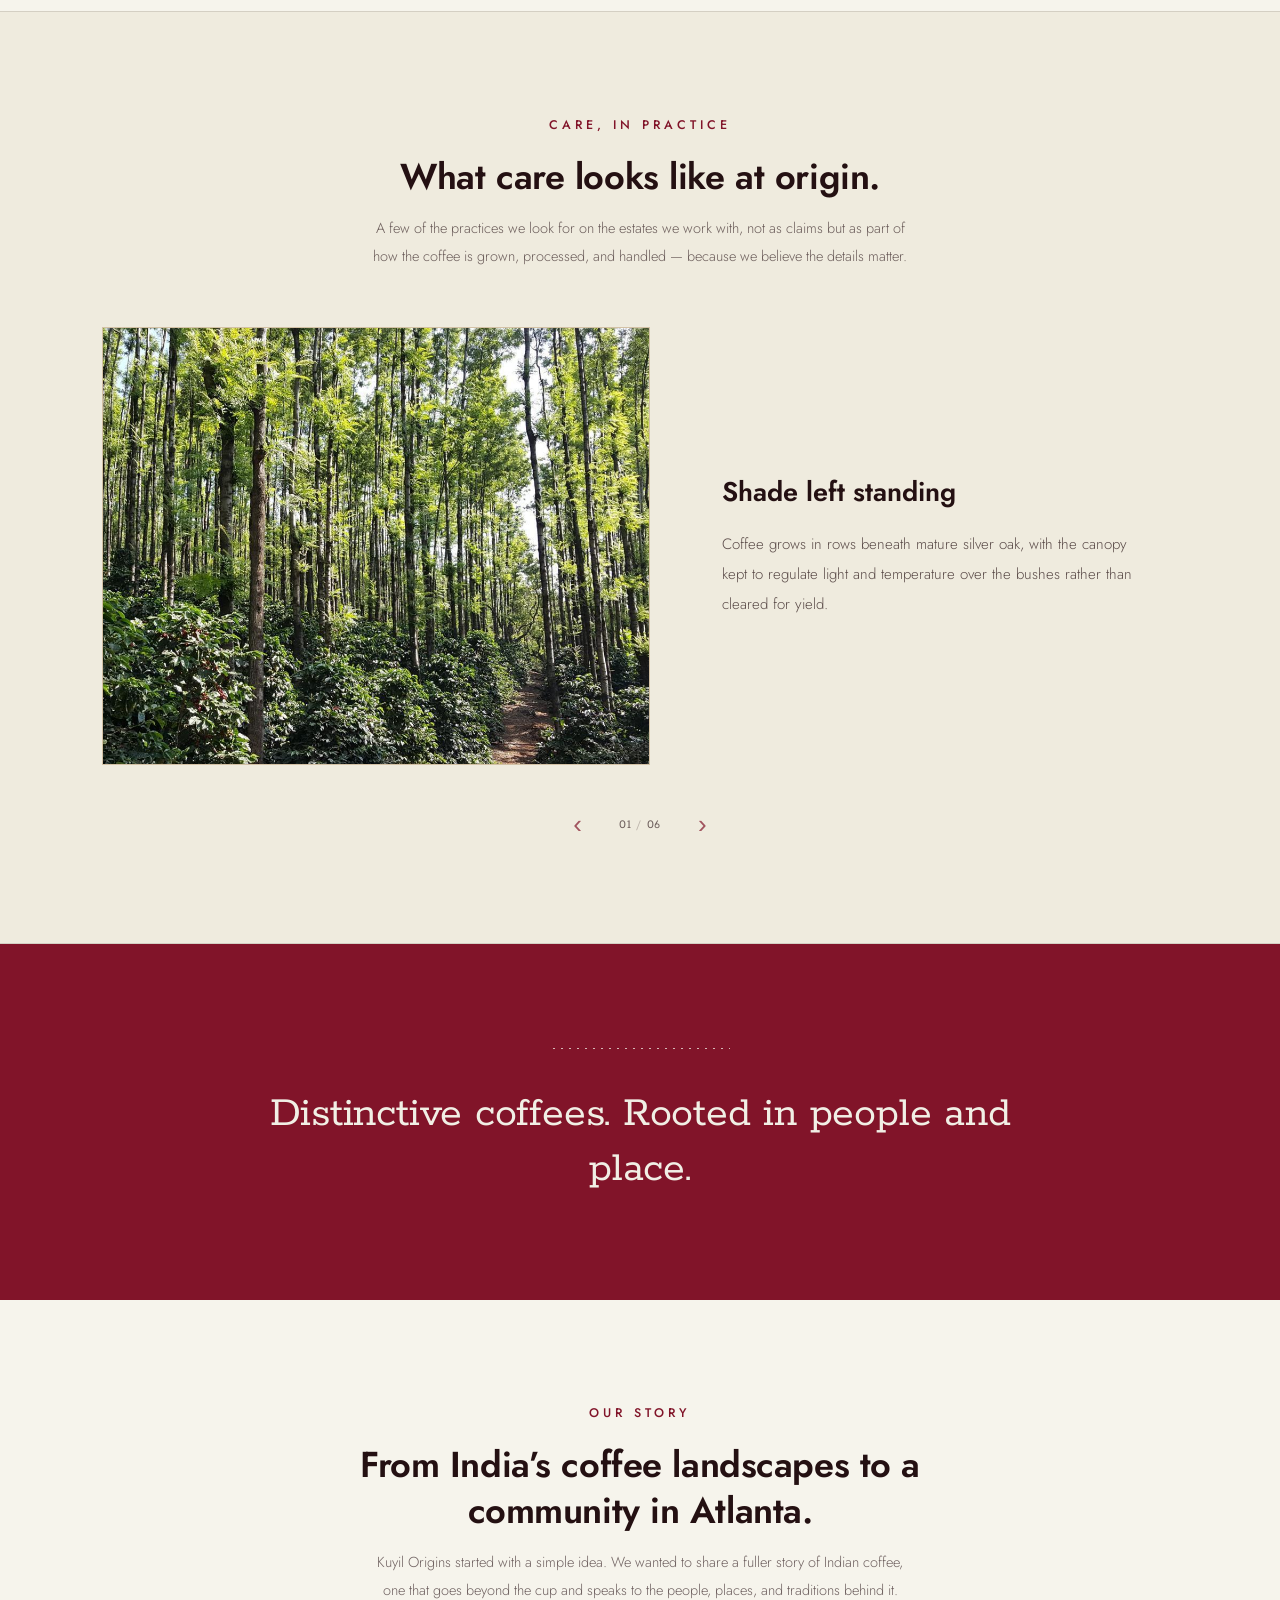
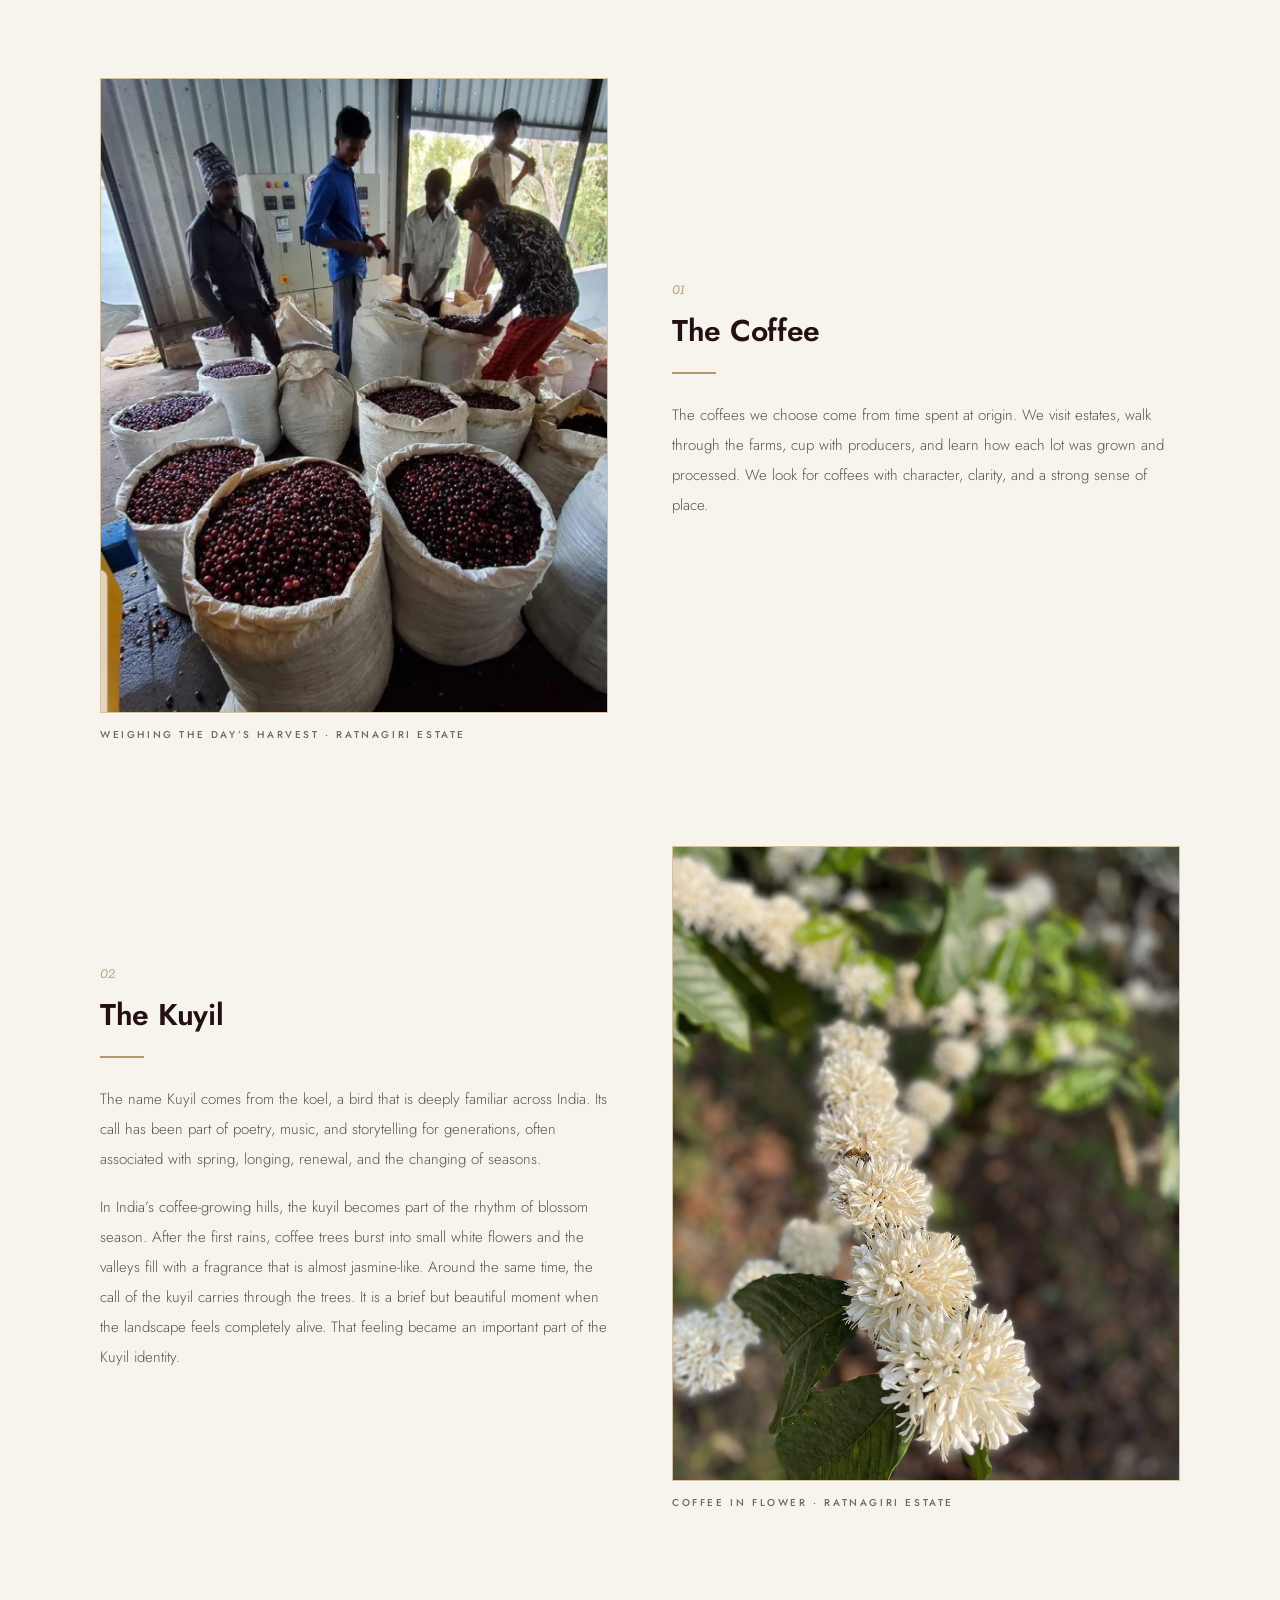
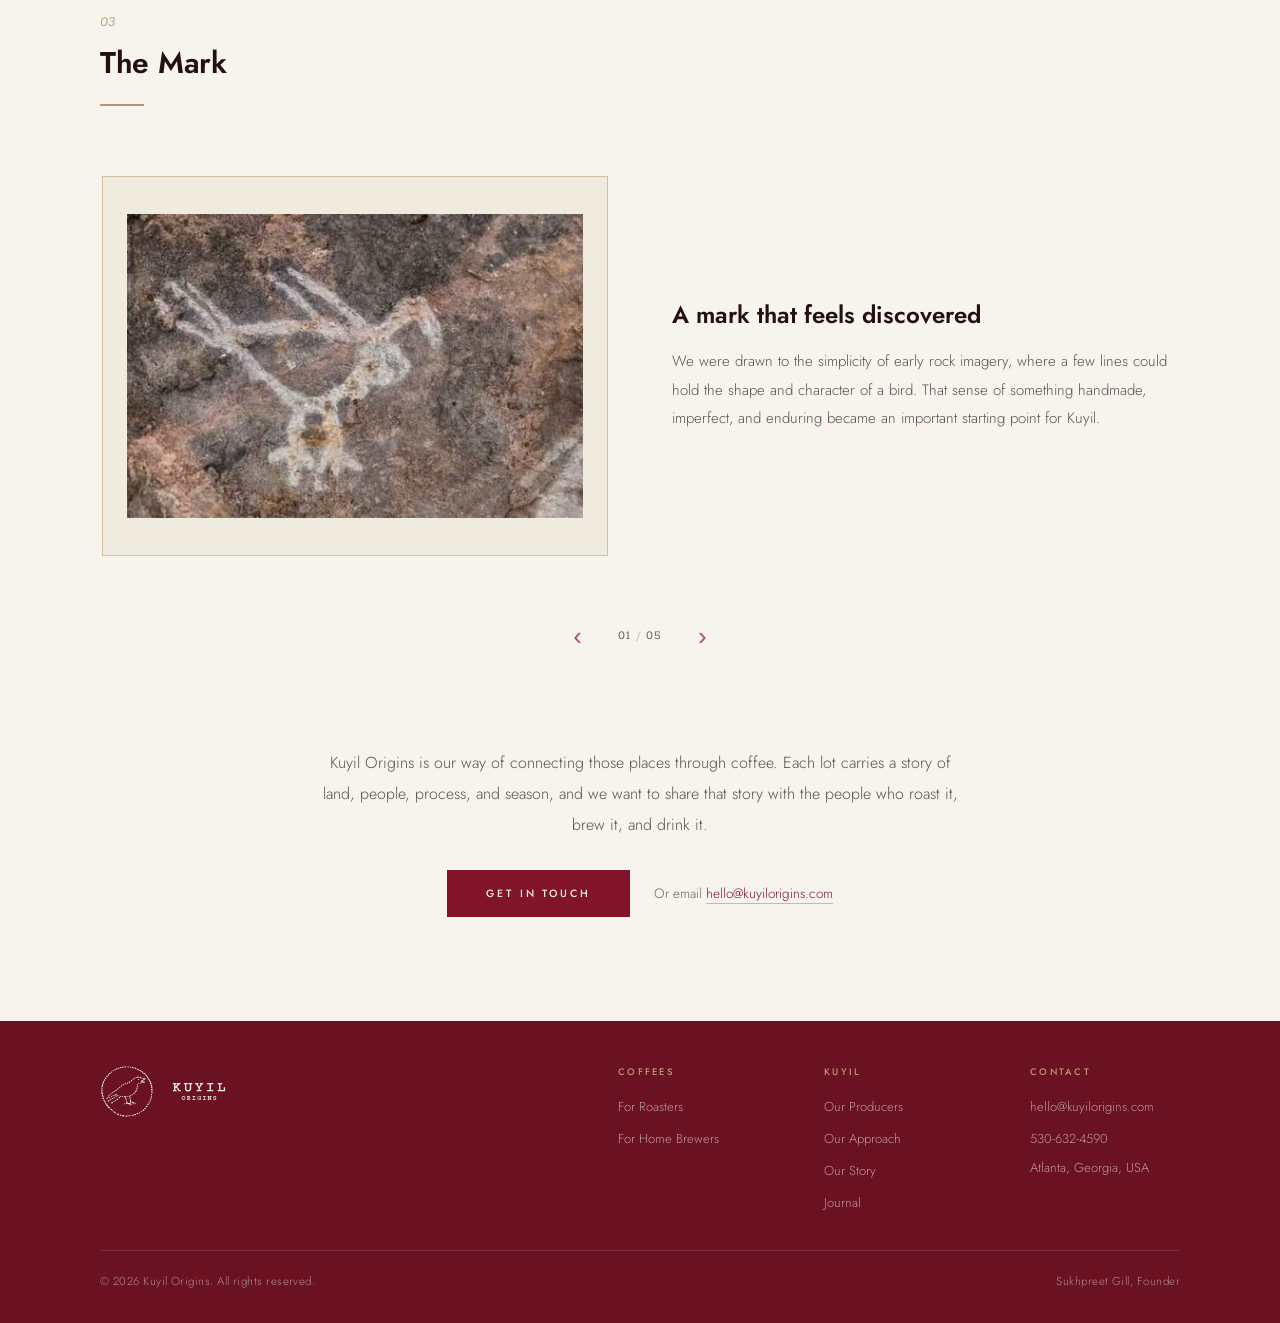
==== commit 347517f1: "Home: clean cover with the logo, one line and one button; remove the background video Full-screen co" ====
--- a/index.html
+++ b/index.html
@@ -19,7 +19,7 @@
 <body>
 
 <!-- ===== NAV ===== -->
-<nav class="nav nav-overlay">
+<nav class="nav nav-home">
   <div class="nav-in">
     <a class="nav-brand" href="index.html">
       <span class="nb-logo">
@@ -37,18 +37,6 @@
       <li><a href="producers.html">Our Producers</a></li>
       <li><a href="index.html#story">Our Story</a></li>
       <li><a href="journal/">Journal</a></li>
-      <li class="nav-peek">
-        <button class="nav-peek-toggle" aria-label="Open menu">
-          <span></span><span></span><span></span>
-        </button>
-        <ul class="nav-peek-menu">
-          <li><a href="roasted.html">For Home Brewers</a></li>
-          <li><a href="wholesale.html">For Roasters</a></li>
-          <li><a href="producers.html">Our Producers</a></li>
-          <li><a href="index.html#story">Our Story</a></li>
-          <li><a href="journal/">Journal</a></li>
-        </ul>
-      </li>
       <li><a class="nav-contact" href="#" onclick="openModal();return false;">Contact</a></li>
     </ul>
     <button class="nav-toggle" id="navToggle" aria-label="Menu" aria-expanded="false">
@@ -57,25 +45,14 @@
   </div>
 </nav>
 
-<!-- ===== HERO: cinematic, full-bleed ===== -->
-<section class="hero">
-  <video class="hero-bg" autoplay muted loop playsinline poster="assets/hero-poster.jpg">
-    <source src="assets/hero-cherries.mp4" type="video/mp4">
-  </video>
-  <div class="hero-scrim"></div>
-  <div class="hero-in">
-    <div class="hero-txt rise">
-      <h1>Telling stories of India through its specialty coffee.</h1>
-      <div class="split-rule"></div>
-      <p>From India&rsquo;s coffee-growing landscapes to a community in Atlanta, we share
-        coffees shaped by place, people, and care.</p>
-      <div class="hero-actions">
-        <a class="btn btn-solid" href="#coffees">Explore the Coffees</a>
-        <a class="btn btn-inv" href="producers.html">Meet the Producers</a>
-      </div>
-    </div>
-  </div>
-  <div class="hero-credit">Coffee in fruit &middot; Harley Estate</div>
+<!-- ===== HERO: clean cover. Logo, one line, one button. ===== -->
+<section class="hero-clean">
+  <div class="hc-in rise">
+    <h1><img class="hc-logo" src="assets/kuyil-lockup-centered.svg" alt="Kuyil Origins"><span class="hc-tag">Specialty Indian Coffee</span></h1>
+    <div class="hc-rule"></div>
+    <p>From India&rsquo;s coffee-growing landscapes to a community in Atlanta, we share coffee shaped by place, people, and care.</p>
+    <div class="hc-actions"><a class="btn btn-solid" href="#coffees">Shop Coffee</a></div>
+  </div>
 </section>
 
 <!-- ===== TWO COFFEE PATHWAYS ===== -->
--- a/kuyil.css
+++ b/kuyil.css
@@ -771,3 +771,26 @@
 .cx-score span{font-size:10px;letter-spacing:.2em;text-transform:uppercase;color:var(--body-2)}
 .cx-profile{font-size:12px;font-weight:500;letter-spacing:.14em;text-transform:uppercase;color:var(--ink);opacity:.75;margin:0 0 18px}
 .cx-h4{font-size:10px;font-weight:500;letter-spacing:.24em;text-transform:uppercase;color:var(--maroon);margin:26px 0 8px}
+
+
+/* ---------------- home: clean cover ----------------
+   One screen on every device: logo, one line, one button. The cover fills the screen
+   below the top bar; the logo shrinks on short screens so the button is always in view. */
+.nav.nav-home .nav-brand{display:none}
+.nav.nav-home .nav-in{justify-content:center}
+@media(max-width:1000px){.nav.nav-home .nav-in{justify-content:flex-end}}
+.hero-clean{display:flex;align-items:center;justify-content:center;text-align:center;background:var(--paper);
+  min-height:calc(100vh - var(--nav-h) - 1px);min-height:calc(100svh - var(--nav-h) - 1px);
+  padding:clamp(16px,3.5vh,48px) 24px clamp(24px,5vh,64px)}
+.hc-in{width:100%;max-width:760px}
+.hc-in h1{margin:0;font-weight:400}
+.hc-logo{display:block;margin:0 auto;height:auto;max-width:70vw;
+  width:clamp(130px,calc((100vh - 480px) * .94),420px);
+  width:clamp(130px,calc((100svh - 480px) * .94),420px)}
+.hc-tag{display:block;font-family:'Rokkitt',Georgia,serif;font-weight:500;font-size:clamp(15px,2.4vh,22px);
+  letter-spacing:.14em;text-indent:.14em;text-transform:uppercase;color:var(--maroon);
+  margin-top:clamp(8px,1.6vh,14px)}
+.hc-rule{width:64px;height:2px;background:var(--kraft);margin:clamp(16px,3.4vh,34px) auto}
+.hero-clean p{font-size:clamp(16px,2.5vh,21px);font-weight:300;line-height:1.75;color:var(--ink);
+  max-width:620px;margin:0 auto}
+.hc-actions{margin-top:clamp(20px,4vh,40px)}
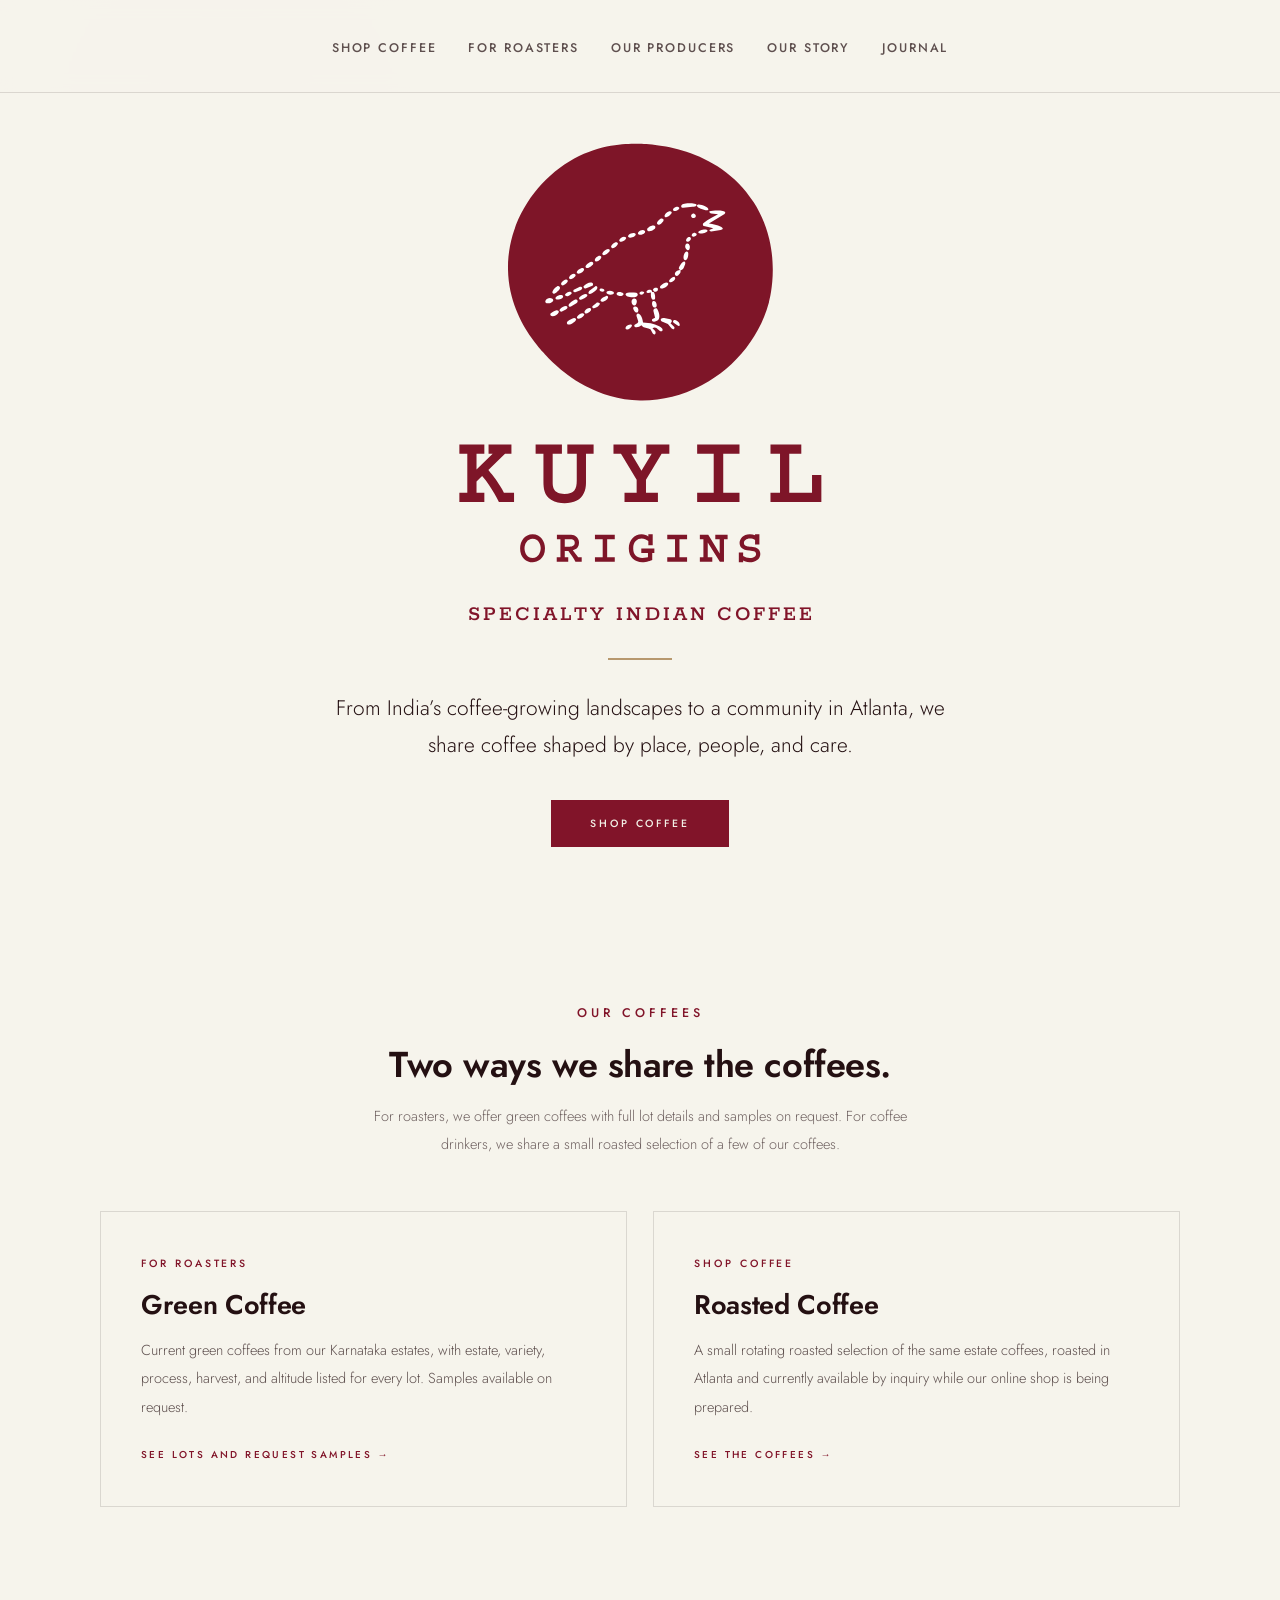
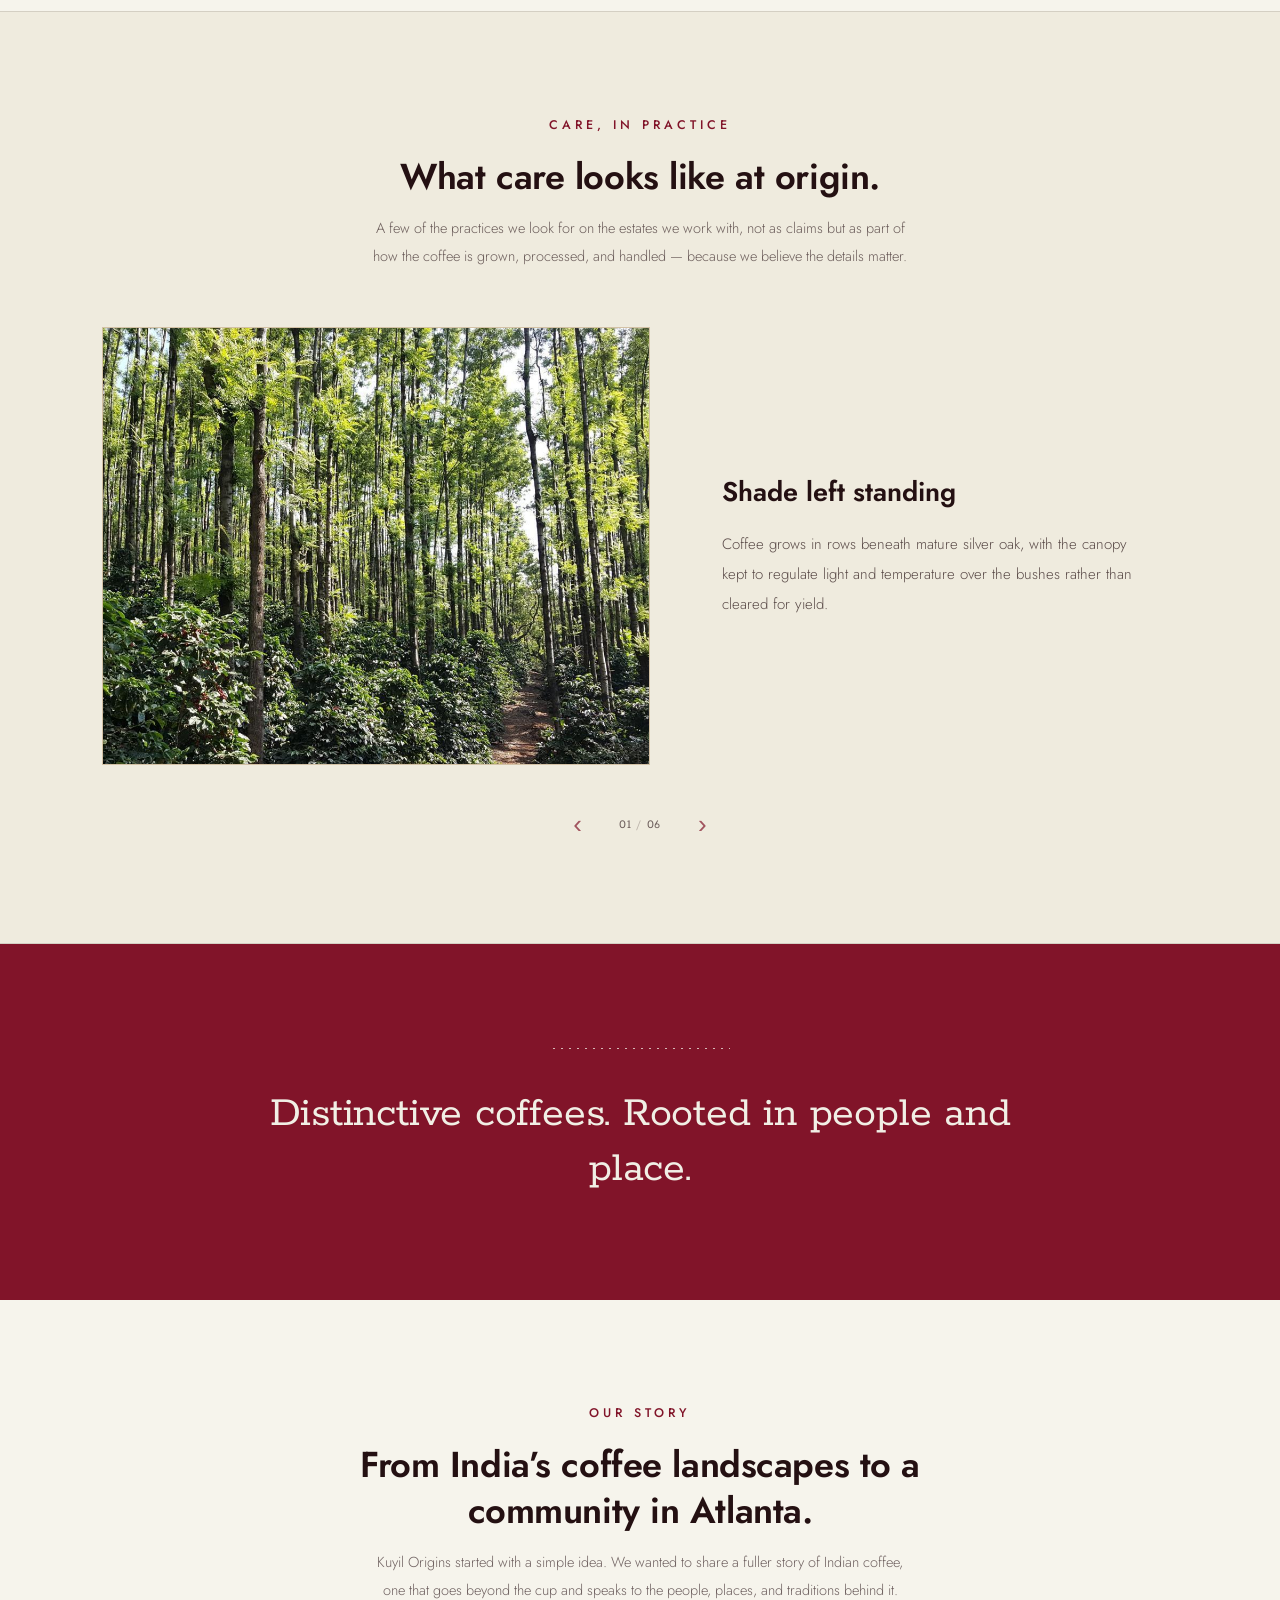
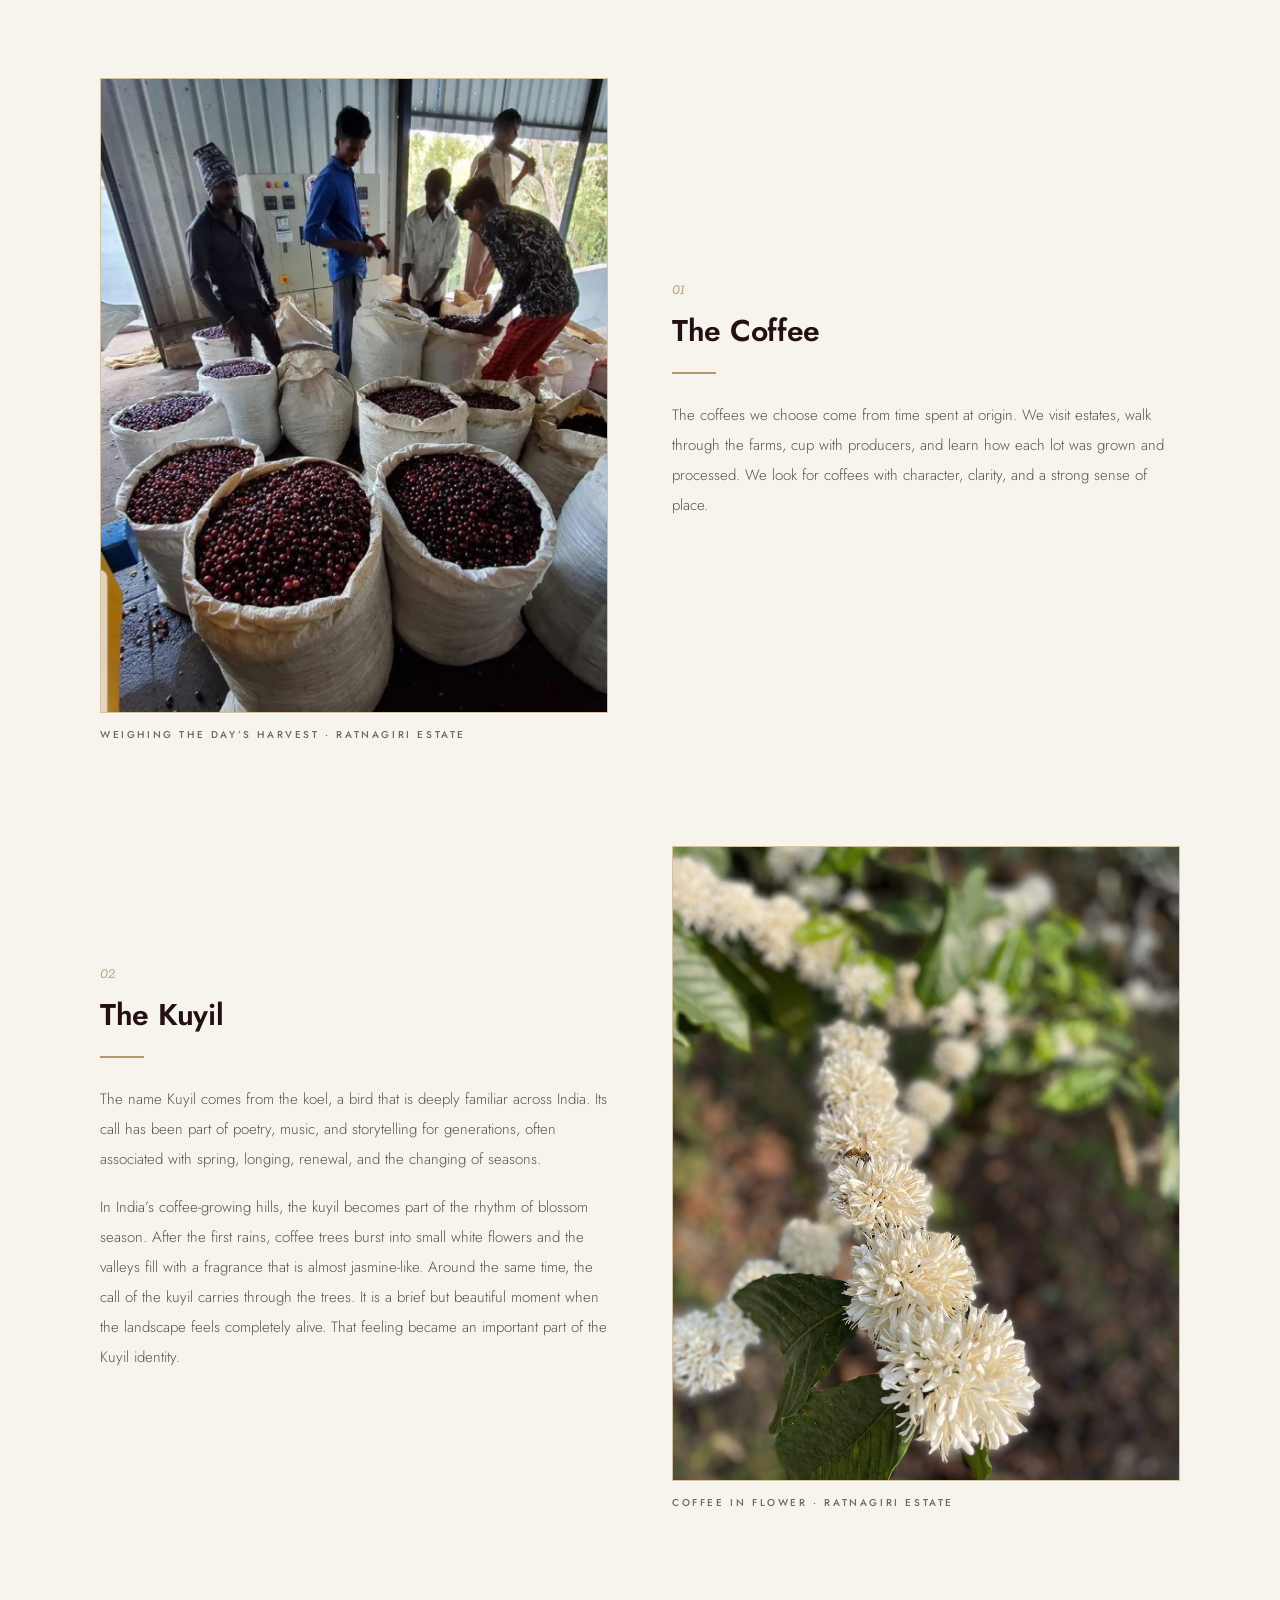
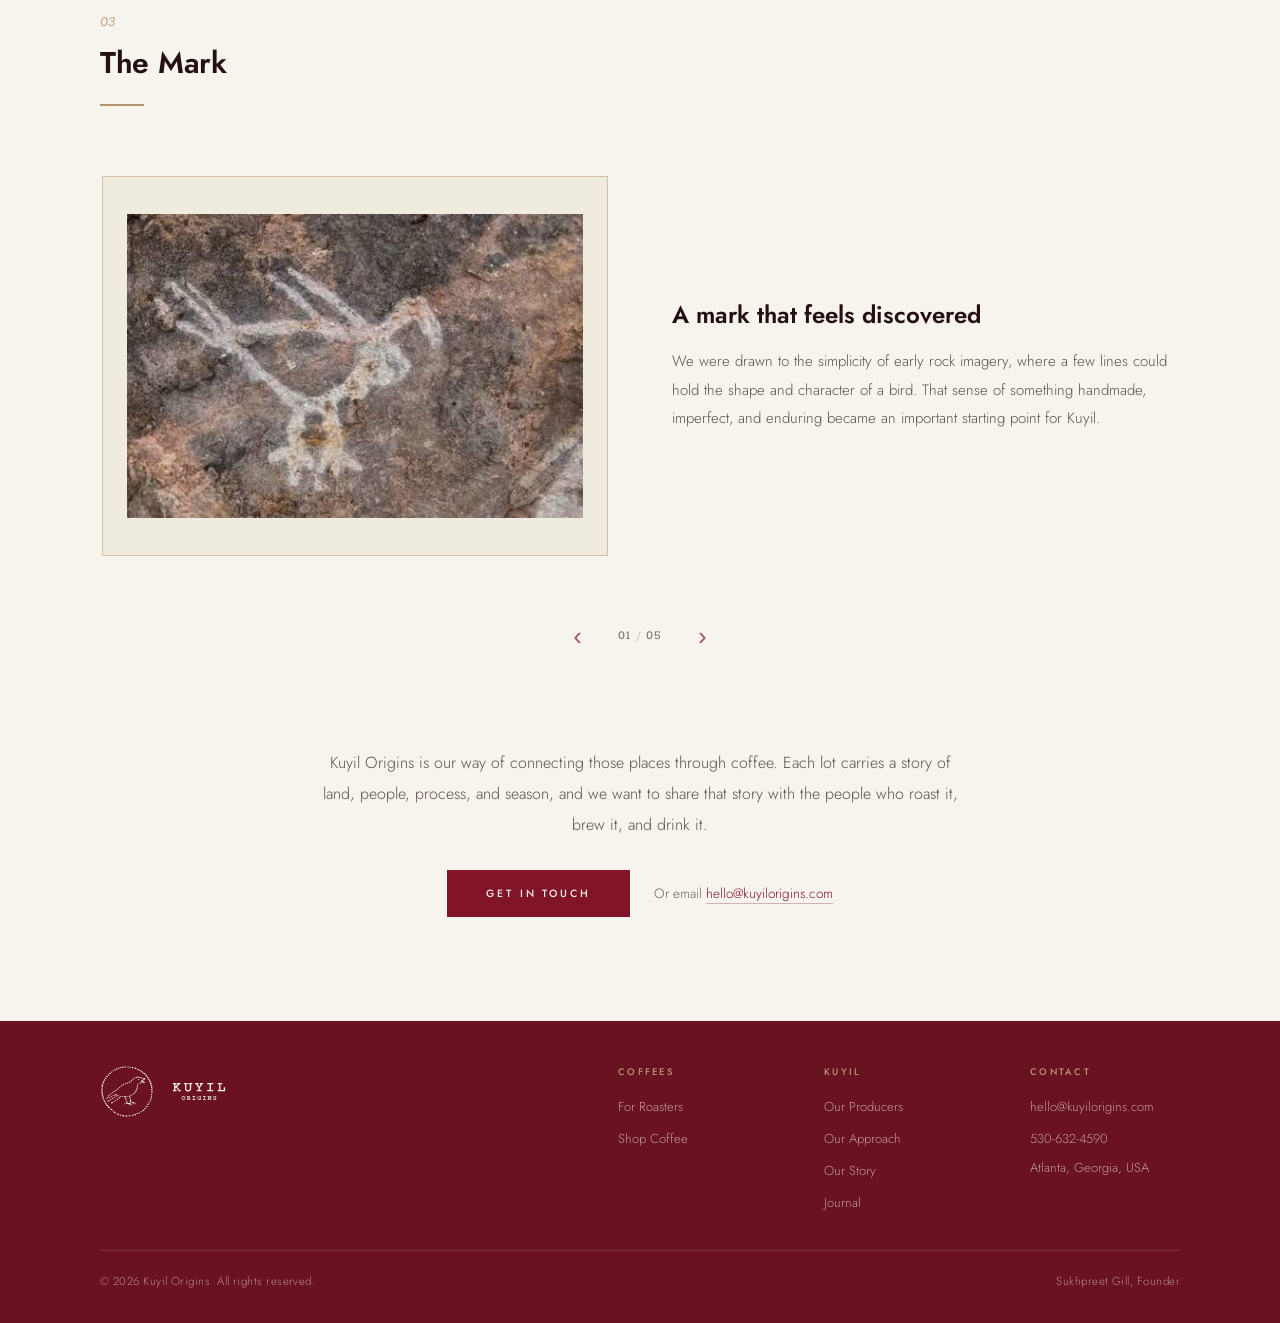
==== commit 26e1f2c5: "Rename 'For Home Brewers' to 'Shop Coffee' across the site Co-Authored-By: Claude Sonnet 5.5 <norepl" ====
--- a/index.html
+++ b/index.html
@@ -32,7 +32,7 @@
       <span class="nb-tag">Specialty Indian Coffee</span>
     </a>
     <ul class="nav-links">
-      <li><a href="roasted.html">For Home Brewers</a></li>
+      <li><a href="roasted.html">Shop Coffee</a></li>
       <li><a href="wholesale.html">For Roasters</a></li>
       <li><a href="producers.html">Our Producers</a></li>
       <li><a href="index.html#story">Our Story</a></li>
@@ -72,7 +72,7 @@
       <div class="go">See lots and request samples</div>
     </a>
     <a class="path" href="roasted.html">
-      <div class="pnum">For Home Brewers</div>
+      <div class="pnum">Shop Coffee</div>
       <h3>Roasted Coffee</h3>
       <p>A small rotating roasted selection of the same estate coffees, roasted in Atlanta and
         currently available by inquiry while our online shop is being prepared.</p>
@@ -340,7 +340,7 @@
           <div class="fc-h">Coffees</div>
           <ul>
             <li><a href="wholesale.html">For Roasters</a></li>
-            <li><a href="roasted.html">For Home Brewers</a></li>
+            <li><a href="roasted.html">Shop Coffee</a></li>
           </ul>
         </div>
         <div class="foot-col">
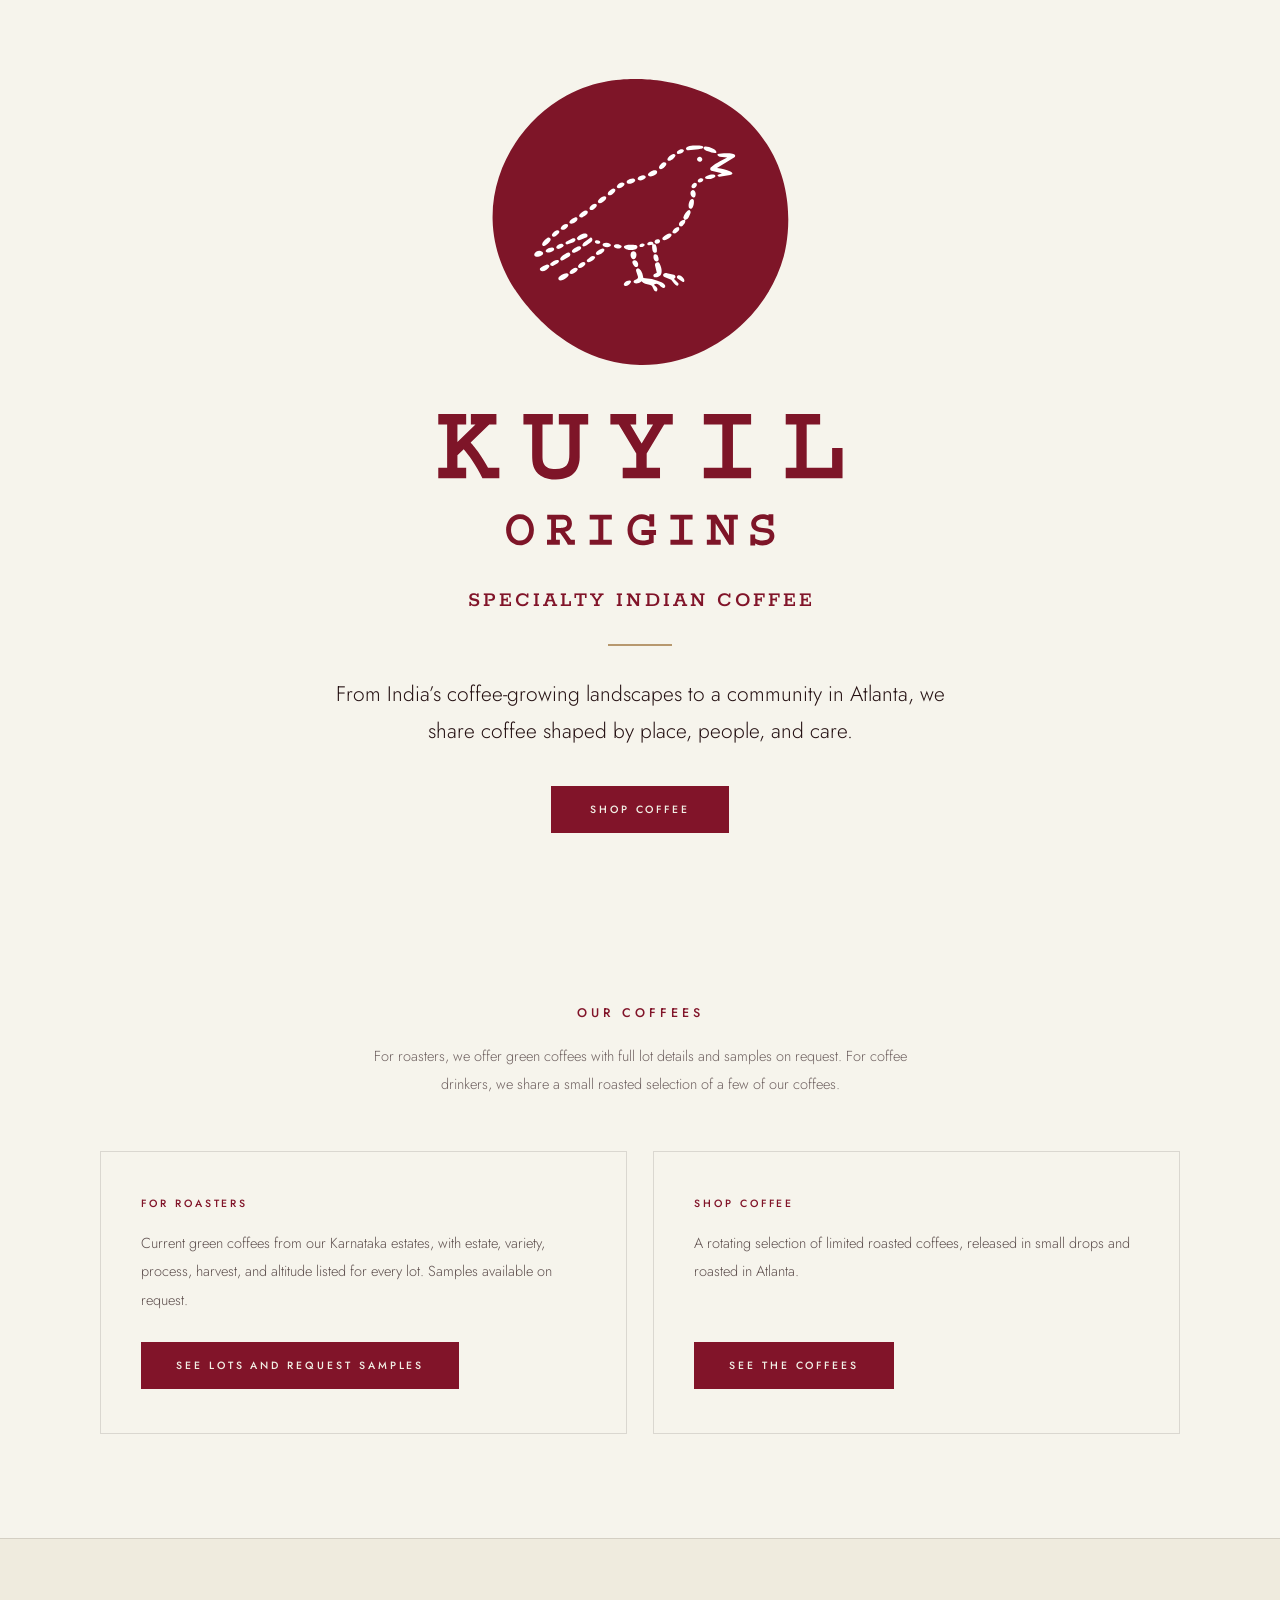
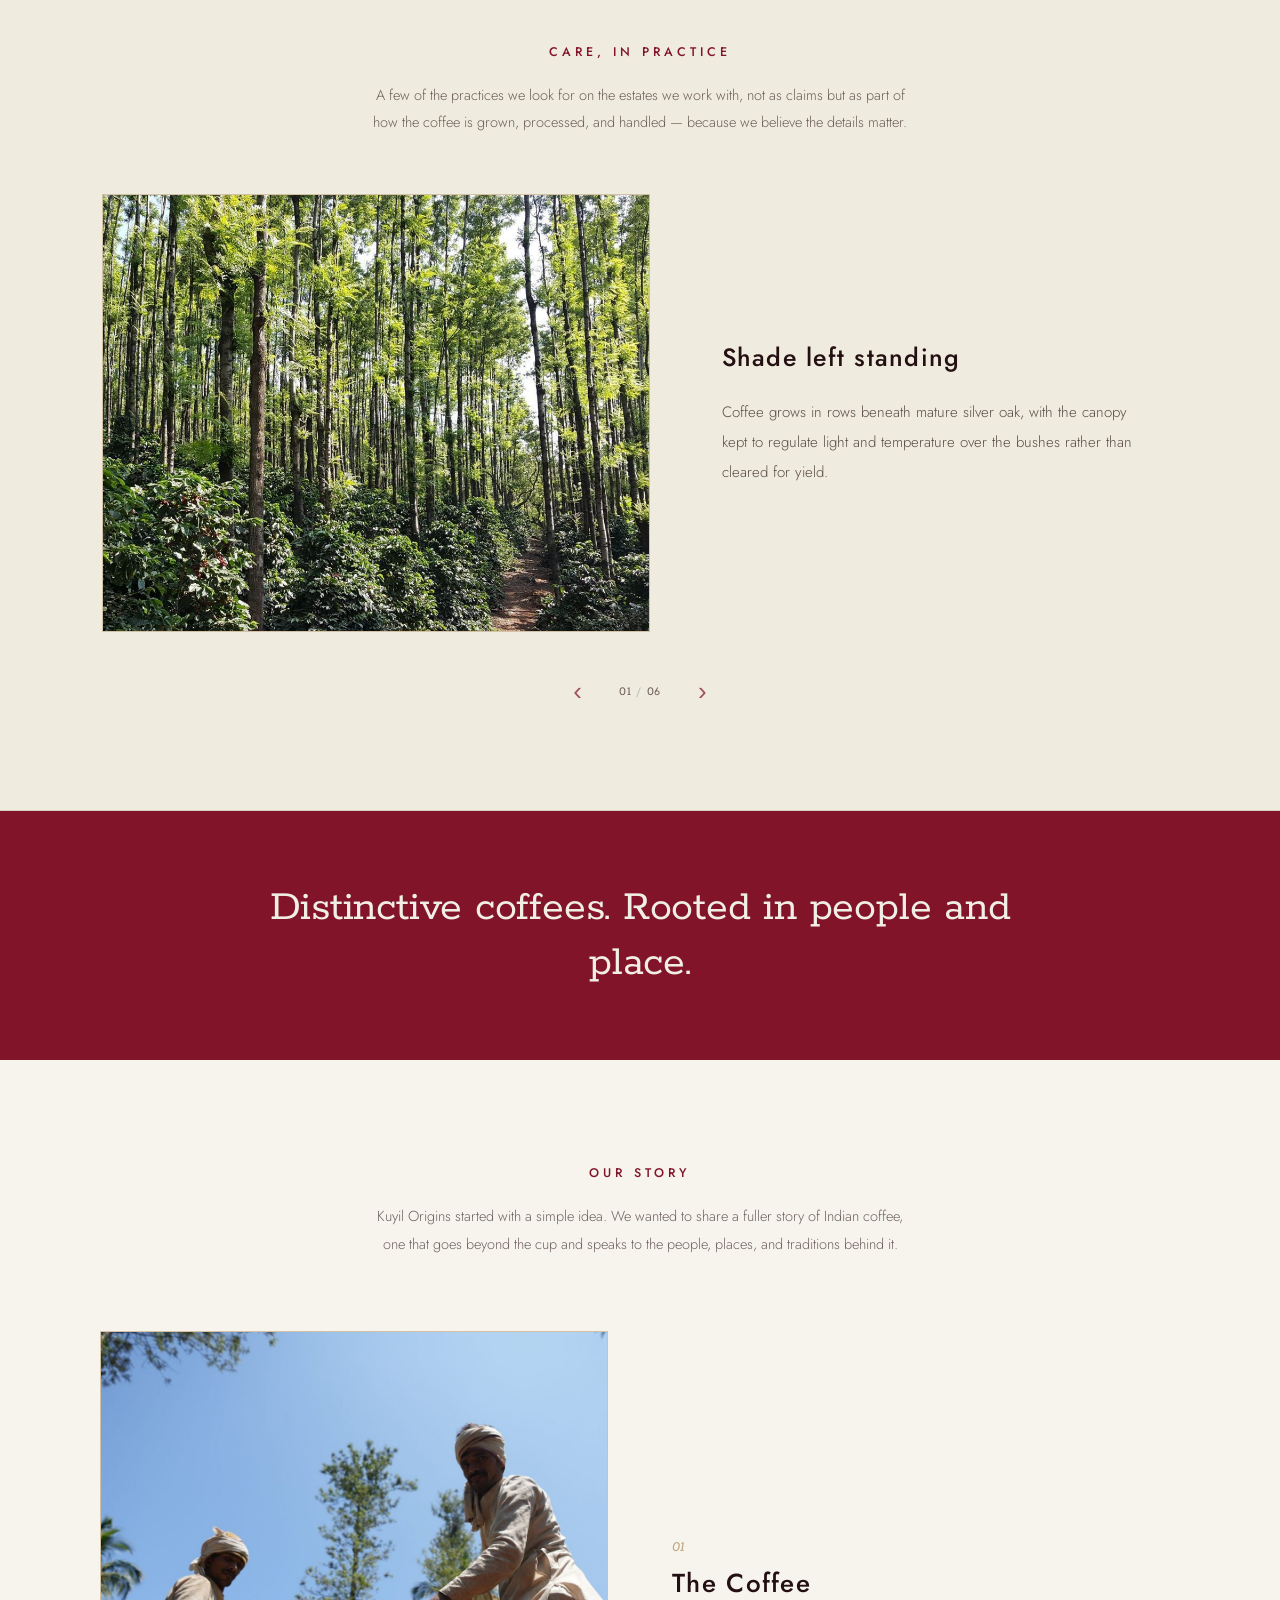
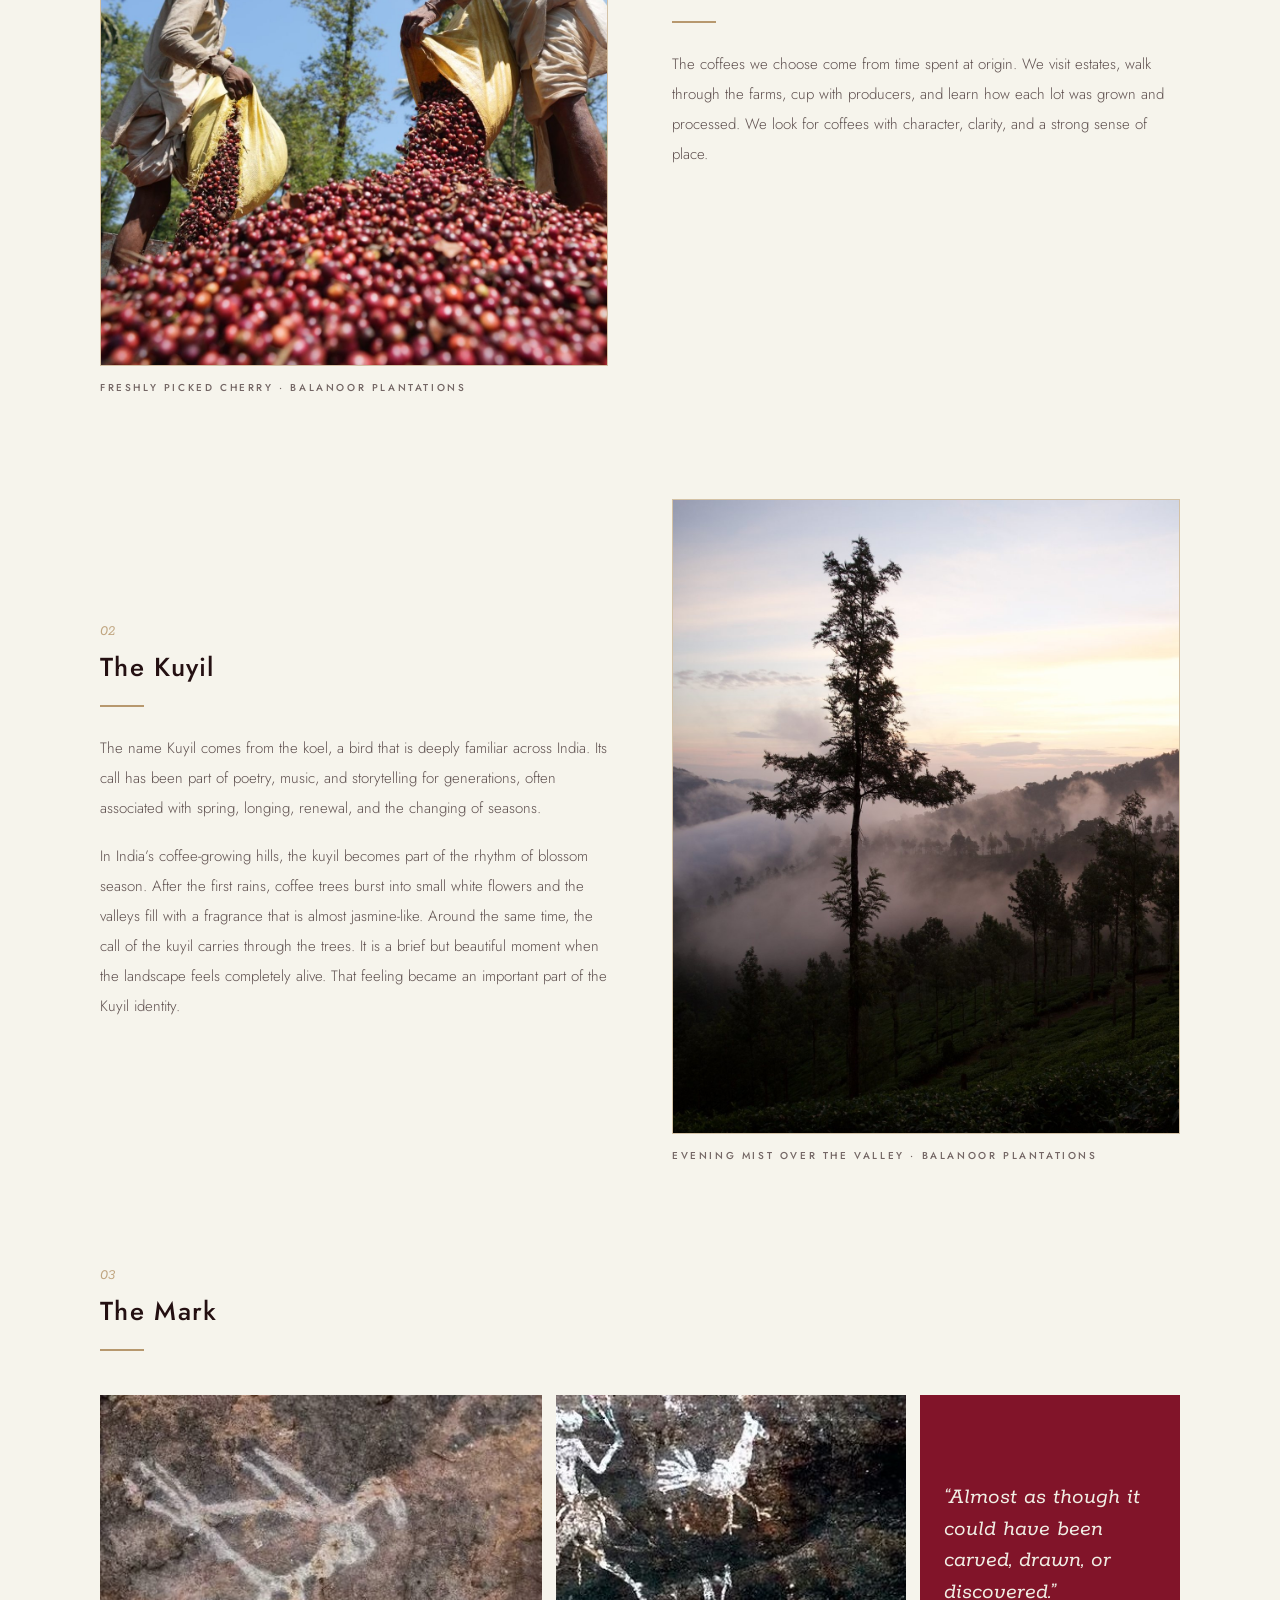
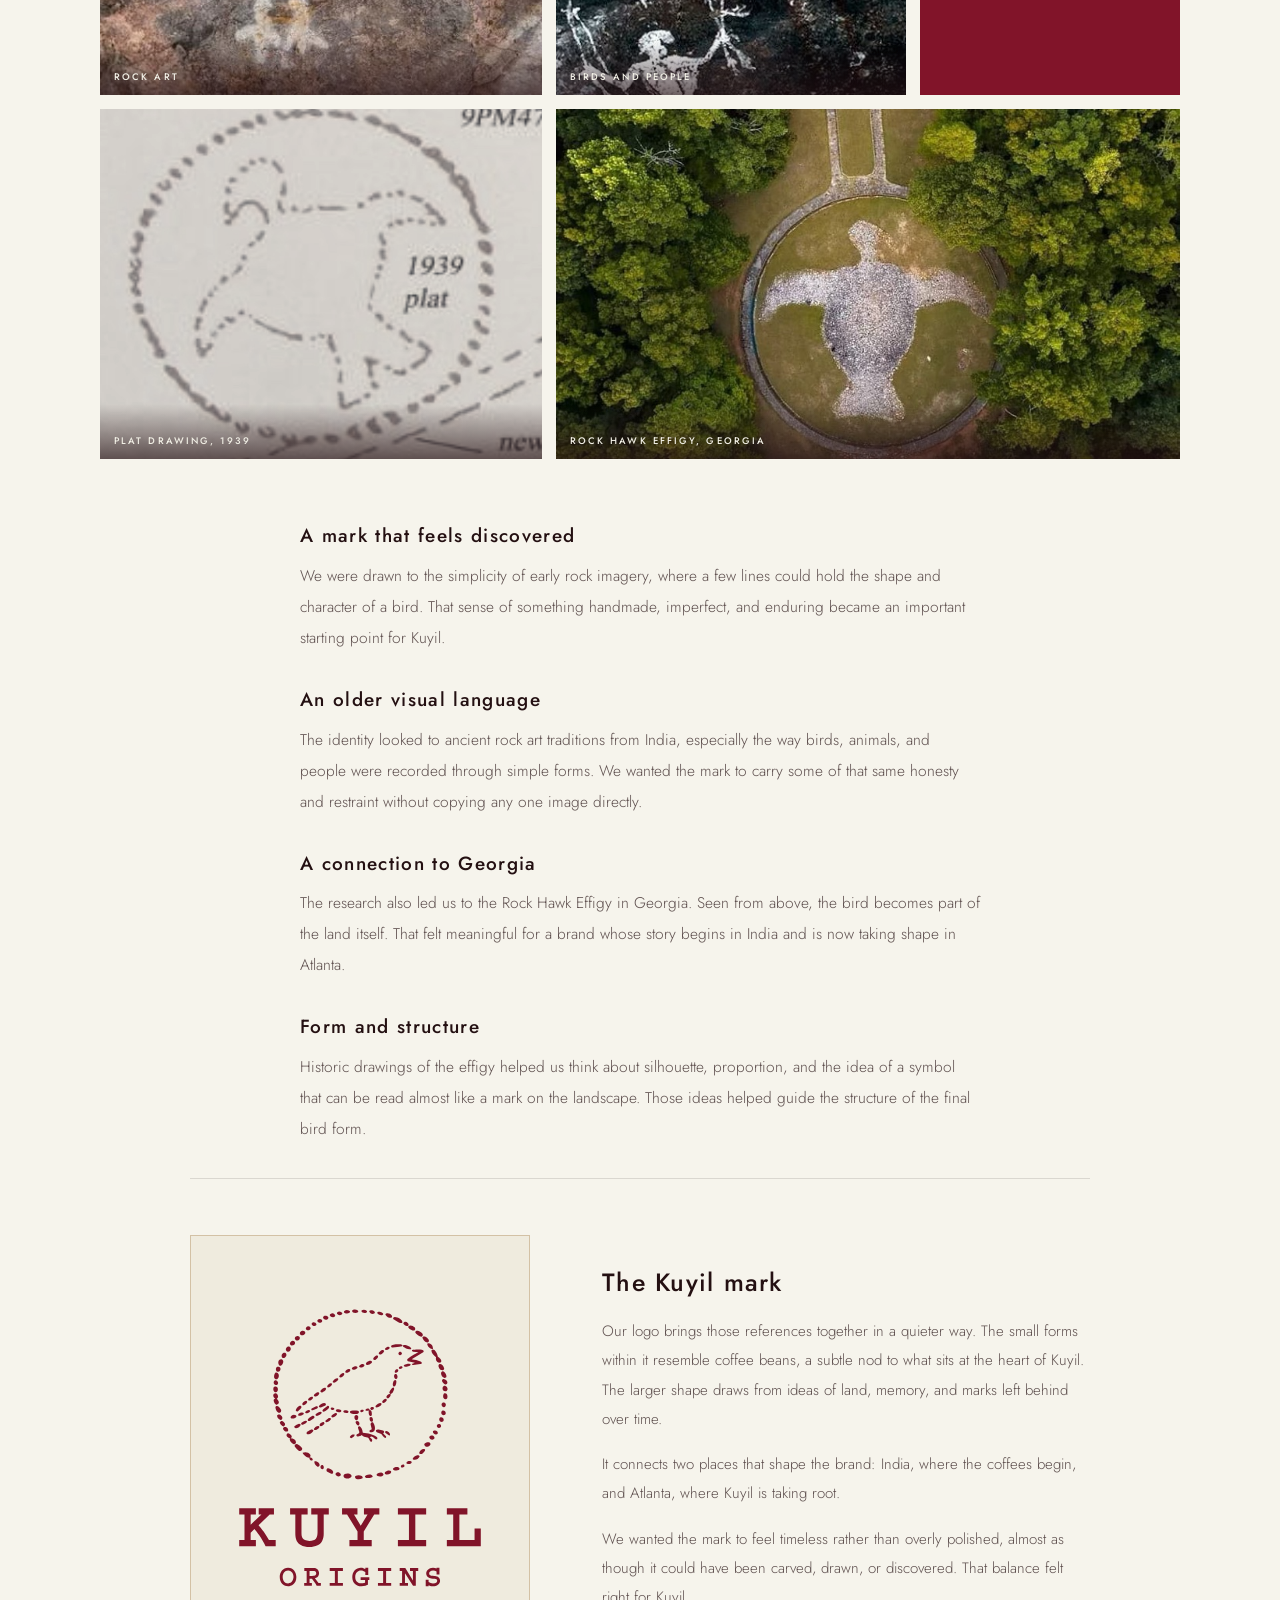
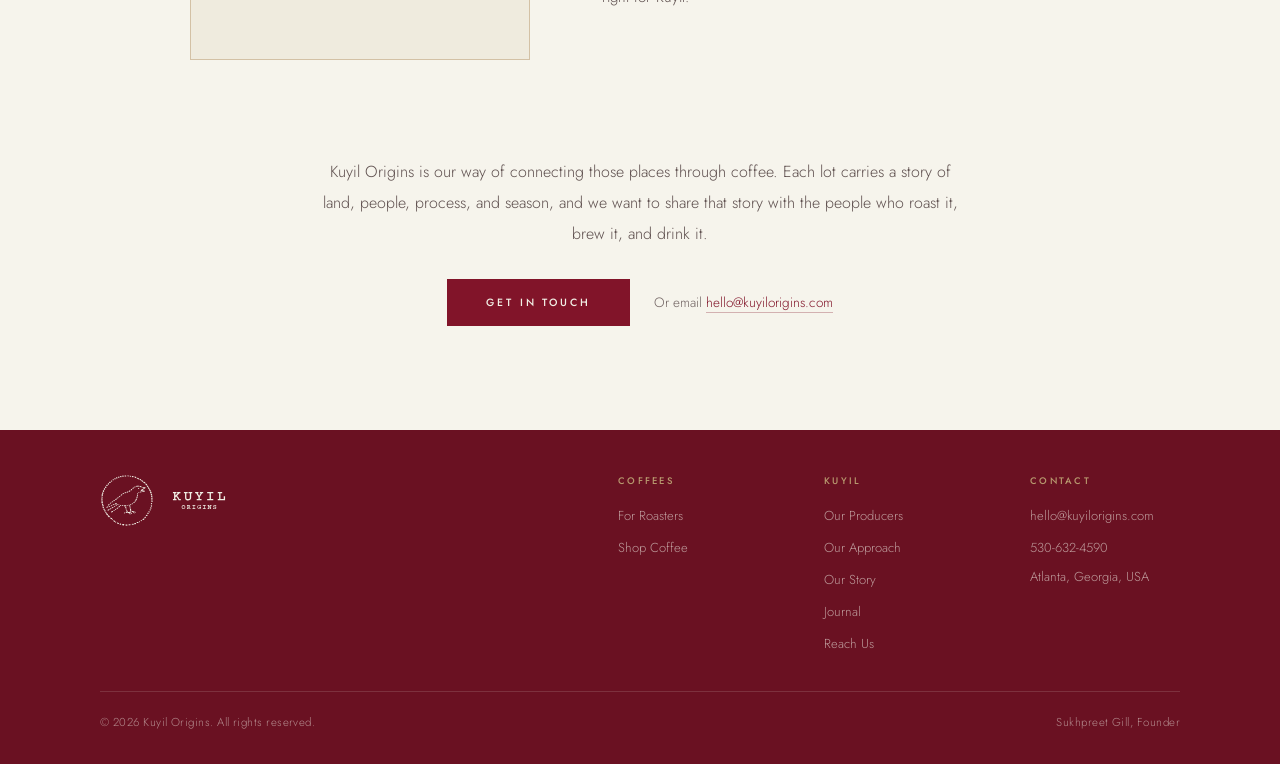
==== commit 7a279b2d: "Site refresh: cleaner top bar and headings, new roasters/shop/producers pages, Reach Us - Home: mood" ====
--- a/index.html
+++ b/index.html
@@ -23,7 +23,7 @@
   <div class="nav-in">
     <a class="nav-brand" href="index.html">
       <span class="nb-logo">
-        <img class="nb-lockup" src="assets/kuyil-lockup.svg" alt="Kuyil Origins">
+        <span class="nb-maroon"><img src="assets/label-mark-maroon.svg" alt=""><img class="nb-word-light" src="assets/label-word-maroon.svg" alt="Kuyil Origins"></span>
         <span class="nb-lockup-light">
           <img src="assets/label-mark-cream.svg" alt="">
           <img class="nb-word-light" src="assets/label-word-cream.svg" alt="">
@@ -59,23 +59,20 @@
 <section class="sec" id="coffees">
   <div class="sec-head">
     <div class="eyebrow">Our Coffees</div>
-    <h2>Two ways we share the coffees.</h2>
     <p>For roasters, we offer green coffees with full lot details and samples on request. For
       coffee drinkers, we share a small roasted selection of a few of our coffees.</p>
   </div>
   <div class="paths">
     <a class="path" href="wholesale.html">
       <div class="pnum">For Roasters</div>
-      <h3>Green Coffee</h3>
       <p>Current green coffees from our Karnataka estates, with estate, variety, process,
         harvest, and altitude listed for every lot. Samples available on request.</p>
       <div class="go">See lots and request samples</div>
     </a>
     <a class="path" href="roasted.html">
       <div class="pnum">Shop Coffee</div>
-      <h3>Roasted Coffee</h3>
-      <p>A small rotating roasted selection of the same estate coffees, roasted in Atlanta and
-        currently available by inquiry while our online shop is being prepared.</p>
+      <p>A rotating selection of limited roasted coffees, released in small drops and roasted
+        in Atlanta.</p>
       <div class="go">See the coffees</div>
     </a>
   </div>
@@ -88,7 +85,6 @@
   <div class="wrap">
     <div class="sec-head">
       <div class="eyebrow">Care, In Practice</div>
-      <h2>What care looks like at origin.</h2>
       <p>A few of the practices we look for on the estates we work with, not as claims but as
         part of how the coffee is grown, processed, and handled &mdash; because we believe the
         details matter.</p>
@@ -151,8 +147,8 @@
           </figure>
 
           <figure class="care">
-            <div class="fr"><img src="assets/harley-areca-path.jpg"
-              alt="A path running between rows of coffee and pepper vines under tall areca palms at Harley Estate" loading="lazy" decoding="async"></div>
+            <div class="fr"><img src="assets/ratnagiri-coffee-rows.jpg"
+              alt="Coffee bushes growing in rows on a hillside beneath tall mixed shade trees, with vines climbing the trunks, at Ratnagiri Estate" loading="lazy" decoding="async"></div>
             <div class="care-txt">
               <h3>Grown under working forest</h3>
               <p>Coffee shares the block with pepper vines and standing timber instead of growing
@@ -175,7 +171,6 @@
 <!-- ===== STATEMENT ===== -->
 <section class="statement">
   <div class="statement-in">
-    <div class="dots"></div>
     <blockquote>Distinctive coffees. Rooted in people and place.</blockquote>
   </div>
 </section>
@@ -184,7 +179,6 @@
 <section class="sec" id="story">
   <div class="sec-head">
     <div class="eyebrow">Our Story</div>
-    <h2>From India&rsquo;s coffee landscapes to a community in Atlanta.</h2>
     <p>Kuyil Origins started with a simple idea. We wanted to share a fuller story of Indian
       coffee, one that goes beyond the cup and speaks to the people, places, and traditions
       behind it.</p>
@@ -194,9 +188,9 @@
 
     <div class="split story-moment">
       <figure class="figure split-img">
-        <div class="fr"><img src="assets/story-coffee.jpg"
-          alt="Workers weighing and sorting sacks of freshly picked coffee cherries at the estate" loading="lazy" decoding="async"></div>
-        <figcaption>Weighing the day&rsquo;s harvest &middot; Ratnagiri Estate</figcaption>
+        <div class="fr"><img src="assets/story-harvest.jpg"
+          alt="Two workers pouring freshly picked red coffee cherries from a sack beneath tall trees and a blue sky at Balanoor Plantations" loading="lazy" decoding="async"></div>
+        <figcaption>Freshly picked cherry &middot; Balanoor Plantations</figcaption>
       </figure>
       <div class="split-txt">
         <div class="story-num">01</div>
@@ -210,9 +204,9 @@
 
     <div class="split flip story-moment">
       <figure class="figure split-img">
-        <div class="fr"><img src="assets/blossom.jpg"
-          alt="Coffee branches in white blossom on the estate" loading="lazy" decoding="async"></div>
-        <figcaption>Coffee in flower &middot; Ratnagiri Estate</figcaption>
+        <div class="fr"><img src="assets/story-kuyil.jpg"
+          alt="A tall tree in silhouette above coffee-growing hills and valley mist at dusk, Balanoor Plantations" loading="lazy" decoding="async"></div>
+        <figcaption>Evening mist over the valley &middot; Balanoor Plantations</figcaption>
       </figure>
       <div class="split-txt">
         <div class="story-num">02</div>
@@ -230,90 +224,42 @@
       </div>
     </div>
 
-    <div class="story-moment mark-moment">
+    <div class="story-moment mark-moment mark-board">
       <div class="mark-head">
         <div class="story-num">03</div>
         <h3>The Mark</h3>
         <div class="split-rule"></div>
       </div>
 
-      <div class="mark-carousel">
-        <div class="mark-viewport" id="markViewport">
-          <div class="mark-track" id="markTrack">
-
-            <div class="mark-slide">
-              <div class="mark-img"><img src="assets/mark-rock-art-bird.jpg"
-                alt="Faint rock art carving of a bird on stone" loading="lazy" decoding="async"></div>
-              <div class="mark-txt">
-                <h4>A mark that feels discovered</h4>
-                <p>We were drawn to the simplicity of early rock imagery, where a few lines
-                  could hold the shape and character of a bird. That sense of something
-                  handmade, imperfect, and enduring became an important starting point for
-                  Kuyil.</p>
-              </div>
-            </div>
-
-            <div class="mark-slide">
-              <div class="mark-img"><img src="assets/mark-rock-art-figures.jpg"
-                alt="Rock art carvings of a bird alongside human figures" loading="lazy" decoding="async"></div>
-              <div class="mark-txt">
-                <h4>An older visual language</h4>
-                <p>The identity looked to ancient rock art traditions from India, especially the
-                  way birds, animals, and people were recorded through simple forms. We wanted
-                  the mark to carry some of that same honesty and restraint without copying any
-                  one image directly.</p>
-              </div>
-            </div>
-
-            <div class="mark-slide">
-              <div class="mark-img"><img src="assets/mark-rock-hawk-aerial.jpg"
-                alt="Aerial view of the Rock Hawk Effigy earthwork in Georgia, shaped like a bird" loading="lazy" decoding="async"></div>
-              <div class="mark-txt">
-                <h4>A connection to Georgia</h4>
-                <p>The research also led us to the Rock Hawk Effigy in Georgia. Seen from above,
-                  the bird becomes part of the land itself. That felt meaningful for a brand
-                  whose story begins in India and is now taking shape in Atlanta.</p>
-              </div>
-            </div>
-
-            <div class="mark-slide">
-              <div class="mark-img"><img src="assets/mark-rock-hawk-plan.jpg"
-                alt="A 1939 plat drawing of the Rock Hawk Effigy's bird outline" loading="lazy" decoding="async"></div>
-              <div class="mark-txt">
-                <h4>Form and structure</h4>
-                <p>Historic drawings of the effigy helped us think about silhouette, proportion,
-                  and the idea of a symbol that can be read almost like a mark on the landscape.
-                  Those ideas helped guide the structure of the final bird form.</p>
-              </div>
-            </div>
-
-            <div class="mark-slide mark-final">
-              <div class="mark-img mark-img-final"><img src="assets/label-lockup-maroon.svg"
-                alt="The final Kuyil Origins logo, with the bird mark, wordmark, and tagline"></div>
-              <div class="mark-txt">
-                <h4>The Kuyil mark</h4>
-                <p>Our logo brings those references together in a quieter way. The small forms
-                  within it resemble coffee beans, a subtle nod to what sits at the heart of
-                  Kuyil. The larger shape draws from ideas of land, memory, and marks left behind
-                  over time.</p>
-                <p>It connects two places that shape the brand: India, where the coffees begin,
-                  and Atlanta, where Kuyil is taking root.</p>
-                <p>We wanted the mark to feel timeless rather than overly polished, almost as
-                  though it could have been carved, drawn, or discovered. That balance felt
-                  right for Kuyil.</p>
-              </div>
-            </div>
-
-          </div>
-        </div>
-        <div class="mark-controls">
-          <button class="care-arrow" id="markPrev" aria-label="Previous slide">&#8249;</button>
-          <div class="care-counter" id="markCounter"></div>
-          <button class="care-arrow" id="markNext" aria-label="Next slide">&#8250;</button>
-        </div>
-      </div>
-    </div>
-
+      <div class="moodboard">
+        <figure class="mb mb-bird"><img src="assets/mark-rock-art-bird.jpg" alt="Faint rock art carving of a bird on stone" loading="lazy" decoding="async"><figcaption>Rock art</figcaption></figure>
+        <figure class="mb mb-figures"><img src="assets/mark-rock-art-figures.jpg" alt="Rock art carvings of a bird alongside human figures" loading="lazy" decoding="async"><figcaption>Birds and people</figcaption></figure>
+        <div class="mb mb-quote"><p>&ldquo;Almost as though it could have been carved, drawn, or discovered.&rdquo;</p></div>
+        <figure class="mb mb-plan"><img src="assets/mark-rock-hawk-plan.jpg" alt="A 1939 plat drawing of the Rock Hawk Effigy's bird outline" loading="lazy" decoding="async"><figcaption>Plat drawing, 1939</figcaption></figure>
+        <figure class="mb mb-aerial"><img src="assets/mark-rock-hawk-aerial.jpg" alt="Aerial view of the Rock Hawk Effigy earthwork in Georgia, shaped like a bird" loading="lazy" decoding="async"><figcaption>Rock Hawk Effigy, Georgia</figcaption></figure>
+      </div>
+
+      <div class="mark-story">
+        <h4>A mark that feels discovered</h4>
+        <p>We were drawn to the simplicity of early rock imagery, where a few lines could hold the shape and character of a bird. That sense of something handmade, imperfect, and enduring became an important starting point for Kuyil.</p>
+        <h4>An older visual language</h4>
+        <p>The identity looked to ancient rock art traditions from India, especially the way birds, animals, and people were recorded through simple forms. We wanted the mark to carry some of that same honesty and restraint without copying any one image directly.</p>
+        <h4>A connection to Georgia</h4>
+        <p>The research also led us to the Rock Hawk Effigy in Georgia. Seen from above, the bird becomes part of the land itself. That felt meaningful for a brand whose story begins in India and is now taking shape in Atlanta.</p>
+        <h4>Form and structure</h4>
+        <p>Historic drawings of the effigy helped us think about silhouette, proportion, and the idea of a symbol that can be read almost like a mark on the landscape. Those ideas helped guide the structure of the final bird form.</p>
+      </div>
+
+      <div class="mark-arrive">
+        <div class="mark-img mark-img-final"><img src="assets/label-lockup-maroon.svg" alt="The final Kuyil Origins logo, with the bird mark, wordmark, and tagline"></div>
+        <div class="mark-txt">
+          <h4>The Kuyil mark</h4>
+          <p>Our logo brings those references together in a quieter way. The small forms within it resemble coffee beans, a subtle nod to what sits at the heart of Kuyil. The larger shape draws from ideas of land, memory, and marks left behind over time.</p>
+          <p>It connects two places that shape the brand: India, where the coffees begin, and Atlanta, where Kuyil is taking root.</p>
+          <p>We wanted the mark to feel timeless rather than overly polished, almost as though it could have been carved, drawn, or discovered. That balance felt right for Kuyil.</p>
+        </div>
+      </div>
+    </div>
   </div>
 
   <div class="story-close">
@@ -350,6 +296,7 @@
             <li><a href="index.html#care">Our Approach</a></li>
             <li><a href="index.html#story">Our Story</a></li>
             <li><a href="journal/">Journal</a></li>
+            <li><a href="contact.html">Reach Us</a></li>
           </ul>
         </div>
         <div class="foot-col">
--- a/kuyil.css
+++ b/kuyil.css
@@ -774,19 +774,26 @@
 
 
 /* ---------------- home: clean cover ----------------
-   One screen on every device: logo, one line, one button. The cover fills the screen
-   below the top bar; the logo shrinks on short screens so the button is always in view. */
+   One screen on every device: logo, one line, one button, nothing else. The menu bar is
+   hidden on arrival and slides in once the visitor scrolls a little. The logo is sized to
+   the screen height so the button is always in view. */
+.nav.nav-home{position:fixed;top:0;left:0;right:0;
+  transform:translateY(-110%);opacity:0;pointer-events:none;
+  transition:transform .45s ease,opacity .35s ease}
+.nav.nav-home.is-visible{transform:none;opacity:1;pointer-events:auto}
+@media(prefers-reduced-motion:reduce){.nav.nav-home{transition:none}}
 .nav.nav-home .nav-brand{display:none}
 .nav.nav-home .nav-in{justify-content:center}
 @media(max-width:1000px){.nav.nav-home .nav-in{justify-content:flex-end}}
+#coffees{scroll-margin-top:var(--nav-h)}
 .hero-clean{display:flex;align-items:center;justify-content:center;text-align:center;background:var(--paper);
-  min-height:calc(100vh - var(--nav-h) - 1px);min-height:calc(100svh - var(--nav-h) - 1px);
-  padding:clamp(16px,3.5vh,48px) 24px clamp(24px,5vh,64px)}
+  min-height:100vh;min-height:100svh;
+  padding:clamp(24px,5vh,64px) 24px clamp(24px,5vh,64px)}
 .hc-in{width:100%;max-width:760px}
 .hc-in h1{margin:0;font-weight:400}
 .hc-logo{display:block;margin:0 auto;height:auto;max-width:70vw;
-  width:clamp(130px,calc((100vh - 480px) * .94),420px);
-  width:clamp(130px,calc((100svh - 480px) * .94),420px)}
+  width:clamp(130px,calc((100vh - 390px) * .94),440px);
+  width:clamp(130px,calc((100svh - 390px) * .94),440px)}
 .hc-tag{display:block;font-family:'Rokkitt',Georgia,serif;font-weight:500;font-size:clamp(15px,2.4vh,22px);
   letter-spacing:.14em;text-indent:.14em;text-transform:uppercase;color:var(--maroon);
   margin-top:clamp(8px,1.6vh,14px)}
@@ -794,3 +801,141 @@
 .hero-clean p{font-size:clamp(16px,2.5vh,21px);font-weight:300;line-height:1.75;color:var(--ink);
   max-width:620px;margin:0 auto}
 .hc-actions{margin-top:clamp(20px,4vh,40px)}
+
+/* ---------------- roasters page: full-width photographs ---------------- */
+.sr-only{position:absolute;width:1px;height:1px;margin:-1px;padding:0;overflow:hidden;clip:rect(0,0,0,0);white-space:nowrap;border:0}
+/* 14px under the top bar, 14px between the photo and its caption, edge to edge */
+.hero-photo{padding:14px 0 clamp(36px,6vh,64px);text-align:center}
+.hp-frame{position:relative;width:100%;overflow:hidden;background:var(--paper-2);
+  height:calc(100vh - var(--nav-h) - 14px - 190px);height:calc(100svh - var(--nav-h) - 14px - 190px);
+  min-height:300px;max-height:840px}
+.hp-slide{position:absolute;inset:0;width:100%;height:100%;object-fit:cover;opacity:0;transition:opacity 1.3s ease}
+.hp-slide.is-active{opacity:1}
+.hp-cap{margin-top:14px;font-size:10px;font-weight:500;letter-spacing:.26em;text-transform:uppercase;
+  color:var(--ink);opacity:.62;transition:opacity .35s ease;min-height:14px;padding:0 24px}
+.hp-cap.swap{opacity:0}
+.hp-dots{display:flex;justify-content:center;gap:12px;margin-top:16px}
+.hp-dot{width:7px;height:7px;border-radius:50%;border:0;padding:0;background:var(--kraft);opacity:.5;cursor:pointer;
+  transition:opacity .3s,background .3s}
+.hp-dot.on{opacity:1;background:var(--maroon)}
+.hp-actions{margin-top:clamp(16px,3vh,28px)}
+@media(prefers-reduced-motion:reduce){.hp-slide{transition:none}}
+.expect{padding-top:clamp(24px,5vh,56px)}
+.expect-in{max-width:740px;margin:0 auto;text-align:center}
+.expect-in .split-rule{margin:0 auto 30px}
+.expect-in p{font-size:15px;font-weight:300;line-height:2;color:var(--body);margin-bottom:18px}
+.e-grid.e-grid-2{grid-template-columns:repeat(2,1fr);gap:46px 56px}
+.e-grid-2 .est p{font-size:15px;line-height:1.95;margin-bottom:14px}
+.e-grid-2 .est p:last-child{margin-bottom:0}
+@media(max-width:700px){.e-grid.e-grid-2{grid-template-columns:1fr;gap:38px}}
+/* coffee picker inside the inquiry form */
+.fp{margin-bottom:22px}
+.fp-h{display:block;font-size:9.5px;font-weight:500;letter-spacing:.2em;text-transform:uppercase;color:var(--maroon);margin-bottom:12px}
+.fp .pick{display:grid;grid-template-columns:1fr 1fr;gap:2px 22px}
+.fp .pk{display:flex;align-items:center;gap:10px;padding:7px 0;font-size:13.5px;font-weight:300;color:var(--ink);cursor:pointer}
+.fp .pk input{width:16px;height:16px;margin:0;accent-color:var(--maroon);flex-shrink:0}
+.fp .pk-wide{grid-column:1/-1}
+@media(max-width:600px){.fp .pick{grid-template-columns:1fr}}
+
+/* home: the two coffee cards end in a solid button (the whole card is still the link) */
+.paths .path .go{align-self:flex-start;display:inline-block;margin-top:28px;padding:15px 34px;
+  background:var(--maroon);color:var(--cream);border:1px solid var(--maroon);
+  font-size:10.5px;font-weight:500;letter-spacing:.28em;text-transform:uppercase;
+  transition:background .25s,border-color .25s}
+.paths .path .go::after{content:none}
+.paths .path:hover .go{background:var(--maroon-dk);border-color:var(--maroon-dk)}
+
+
+/* home: Care, In Practice */
+.care h3{font-size:25px;font-weight:500;letter-spacing:.05em;line-height:1.4;color:var(--ink);margin-bottom:22px}
+@media(max-width:600px){.care h3{font-size:21px}}
+
+/* home: slimmer burgundy statement band */
+.statement{padding:70px 32px}
+@media(max-width:600px){.statement{padding:54px 24px}}
+
+
+/* ---------------- one heading voice across the site ----------------
+   Medium weight with a little air between the letters. Colors and sizes are as before
+   (dark ink stays dark, maroon headings stay maroon). */
+.phead h1,.split-txt h1,.art-head h1,.cx-head h2,.sec h2,.article h2,.m-top h2,
+.split-txt h3,.mark-head h3,.mark-txt h4,.pcard h3,.est h3,.path h3,.coffee h3,
+.notice h3,.b-cell h3,.cx-ccard h4,.ok h3,.care h3{font-weight:500}
+.phead h1,.split-txt h1,.art-head h1,.cx-head h2,.sec h2,.article h2,.m-top h2{letter-spacing:.02em}
+.split-txt h3,.mark-head h3,.mark-txt h4,.pcard h3,.est h3,.path h3,.coffee h3,
+.notice h3,.b-cell h3,.cx-ccard h4,.ok h3,.care h3{letter-spacing:.05em}
+/* Our Story: the three moments */
+.story-moment .split-txt h3,.mark-head h3{font-size:26px;line-height:1.35}
+
+
+/* top bar: the dotted-circle bird with the wordmark beside it, in maroon on the solid bar
+   (cream over a photograph, as before) */
+.nb-maroon{display:flex;align-items:center;gap:12px;flex-shrink:0}
+.nb-maroon img{display:block}
+.nb-maroon img:first-child{height:56px}
+.nb-maroon .nb-word-light{height:24px}
+.nav.nav-overlay:not(.is-scrolled):not(.menu-open) .nb-maroon{display:none}
+@media(min-width:1240px){.nav-brand .nb-tag{white-space:nowrap}}
+@media(max-width:1000px){.nb-maroon img:first-child{height:40px}.nb-maroon .nb-word-light{height:18px}}
+@media(max-width:600px){.nb-maroon{gap:9px}.nb-maroon img:first-child{height:32px}.nb-maroon .nb-word-light{height:15px}}
+
+/* roasters: "Start with a sample" uses the small eyebrow voice */
+.split-txt h2.eyebrow{font-family:inherit;font-size:12.5px;font-weight:500;letter-spacing:.32em;text-transform:uppercase;line-height:1.6;color:var(--maroon);margin-bottom:20px}
+
+/* shop coffee: three photographs side by side */
+.hp-trip{display:grid;grid-template-columns:repeat(3,1fr);gap:14px;width:100%;
+  height:calc(100vh - var(--nav-h) - 14px - 150px);height:calc(100svh - var(--nav-h) - 14px - 150px);
+  min-height:300px;max-height:760px;background:var(--paper)}
+.hp-trip img{width:100%;height:100%;object-fit:cover;display:block;min-width:0}
+@media(max-width:700px){.hp-trip{grid-template-columns:1fr;height:58svh}.hp-trip img:nth-child(n+2){display:none}}
+
+/* home: The Mark as a mood board */
+.mark-board .moodboard{display:grid;grid-template-columns:repeat(12,1fr);gap:14px;margin-top:6px}
+.mb{position:relative;margin:0;overflow:hidden;background:var(--paper-2)}
+.mb img{display:block;width:100%;height:100%;object-fit:cover}
+.mb figcaption{position:absolute;left:0;right:0;bottom:0;padding:30px 14px 11px;font-size:9.5px;font-weight:500;
+  letter-spacing:.22em;text-transform:uppercase;color:var(--cream);
+  background:linear-gradient(to top,rgba(36,16,18,.66),rgba(36,16,18,0))}
+.mb-bird{grid-column:1/6;height:300px}
+.mb-figures{grid-column:6/10;height:300px}
+.mb-quote{grid-column:10/13;height:300px;background:var(--maroon);display:flex;align-items:center;padding:28px 24px}
+.mb-quote p{font-family:'Rokkitt',Georgia,serif;font-size:23px;line-height:1.38;color:var(--cream);font-style:italic}
+.mb-plan{grid-column:1/6;height:350px}
+.mb-plan img{object-fit:cover;object-position:28% 50%;padding:0;background:none;filter:sepia(.45) saturate(.7) contrast(.95) brightness(1.02)}
+.mb-aerial{grid-column:6/13;height:350px}
+.mb-aerial img{object-position:center 40%}
+.mark-story{max-width:680px;margin:64px auto 0}
+.mark-story h4{font-size:19px;font-weight:500;letter-spacing:.07em;color:var(--ink);margin:0 0 10px;line-height:1.4}
+.mark-story p{font-size:15.5px;font-weight:300;line-height:2;color:var(--body);margin:0 0 34px}
+.mark-arrive{display:grid;grid-template-columns:minmax(0,340px) 1fr;gap:72px;align-items:center;max-width:900px;margin:34px auto 0;padding-top:56px;border-top:1px solid var(--line)}
+.mark-arrive .mark-img-final{aspect-ratio:4/5;padding:44px;background:var(--paper-2)}
+.mark-arrive .mark-txt h4{font-size:25px;font-weight:500;letter-spacing:.05em;margin-bottom:18px;color:var(--ink)}
+.mark-arrive .mark-txt p{font-size:15px;font-weight:300;line-height:1.95;color:var(--body);margin-bottom:16px}
+@media(max-width:800px){
+  .mark-board .moodboard{grid-template-columns:1fr 1fr}
+  .mb-bird,.mb-figures{grid-column:auto;height:190px}
+  .mb-quote{grid-column:1/-1;height:auto}
+  .mb-plan,.mb-aerial{grid-column:auto;height:210px}
+  .mark-arrive{grid-template-columns:1fr;gap:34px;justify-items:center}
+  .mark-arrive .mark-img-final{max-width:240px;width:100%}
+}
+
+/* Shop Coffee: the line under "Discover Coffee Through Its Origin" is smaller */
+#estateIntro h2{font-size:22px;font-weight:400;letter-spacing:.05em;line-height:1.5;margin-bottom:14px}
+@media(max-width:600px){#estateIntro h2{font-size:19px}}
+
+
+/* Our Producers: jump buttons under the intro */
+.estate-jump{display:flex;flex-wrap:wrap;justify-content:center;gap:12px;margin-top:34px}
+#ratnagiri,#mysore,#harley,#balanoor{scroll-margin-top:var(--nav-h)}
+@media(max-width:600px){.estate-jump{gap:10px}.estate-jump .btn{flex:1 1 calc(50% - 10px);padding-left:12px;padding-right:12px}}
+
+/* Journal: the page title uses the small label voice, like the other pages */
+.phead h1.eyebrow{font-family:inherit;font-size:12.5px;font-weight:500;letter-spacing:.32em;text-transform:uppercase;line-height:1.6;color:var(--maroon);margin-bottom:20px}
+
+/* Reach Us page */
+.contact-head{padding-bottom:6px}
+.contact-card{max-width:640px;margin:0 auto;background:var(--paper-2);padding:44px 48px 48px;border:1px solid rgba(183,152,110,.4)}
+.contact-card .f textarea{height:130px}
+.contact-card .priv a{color:var(--maroon);text-decoration:none;border-bottom:1px solid rgba(129,20,41,.35)}
+@media(max-width:600px){.contact-card{padding:30px 22px 34px}}
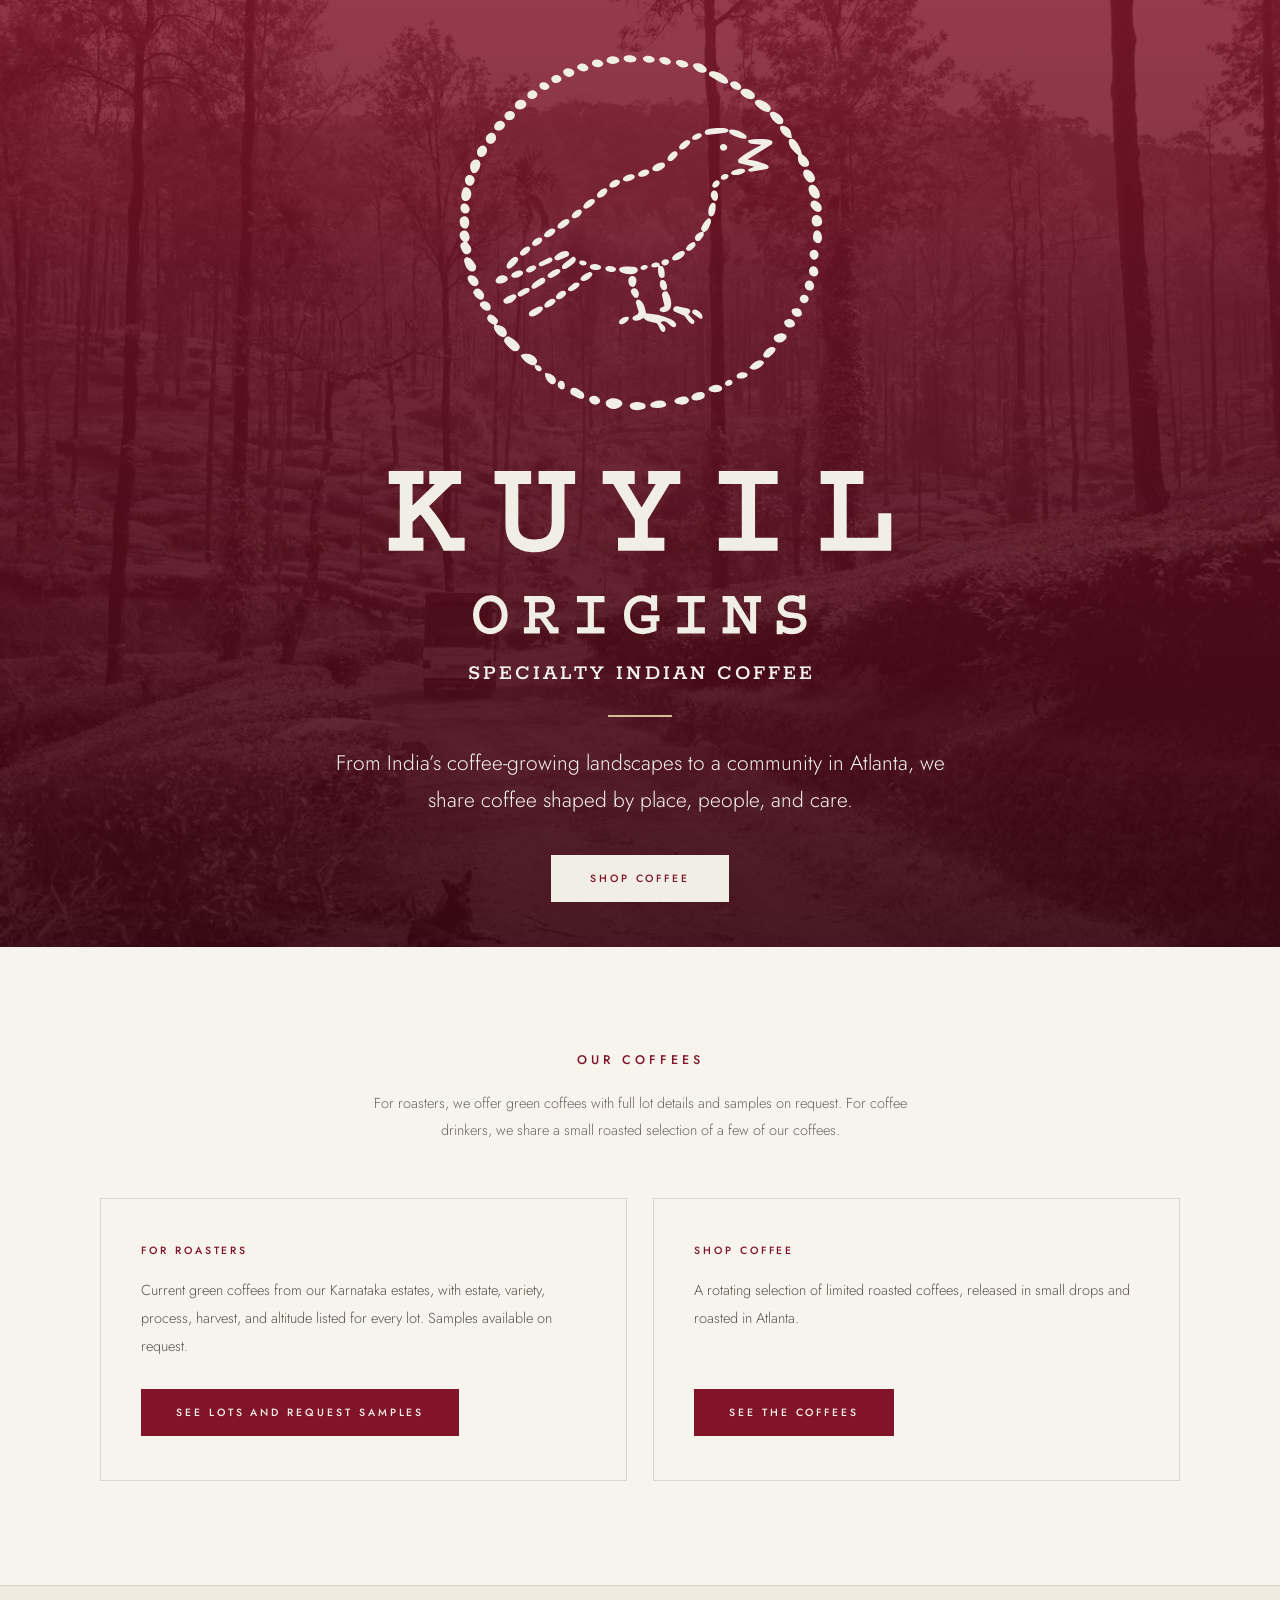
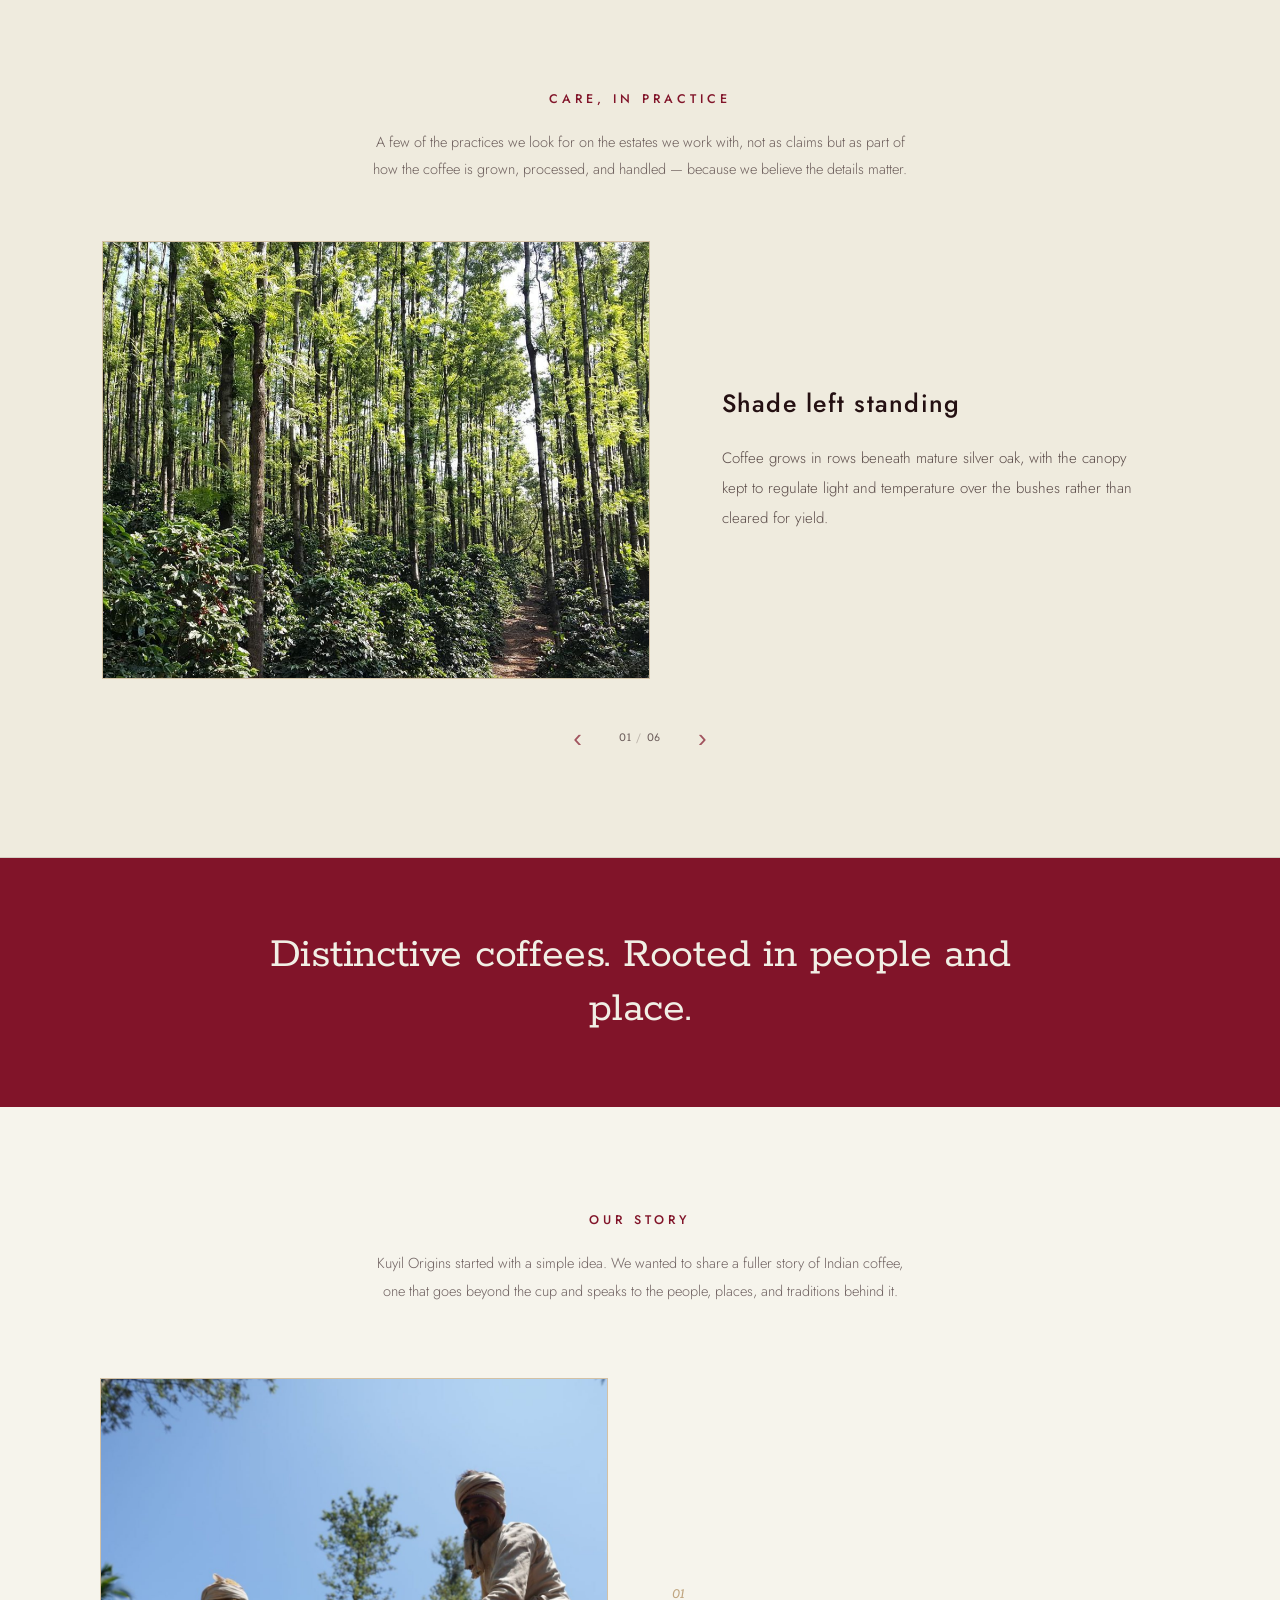
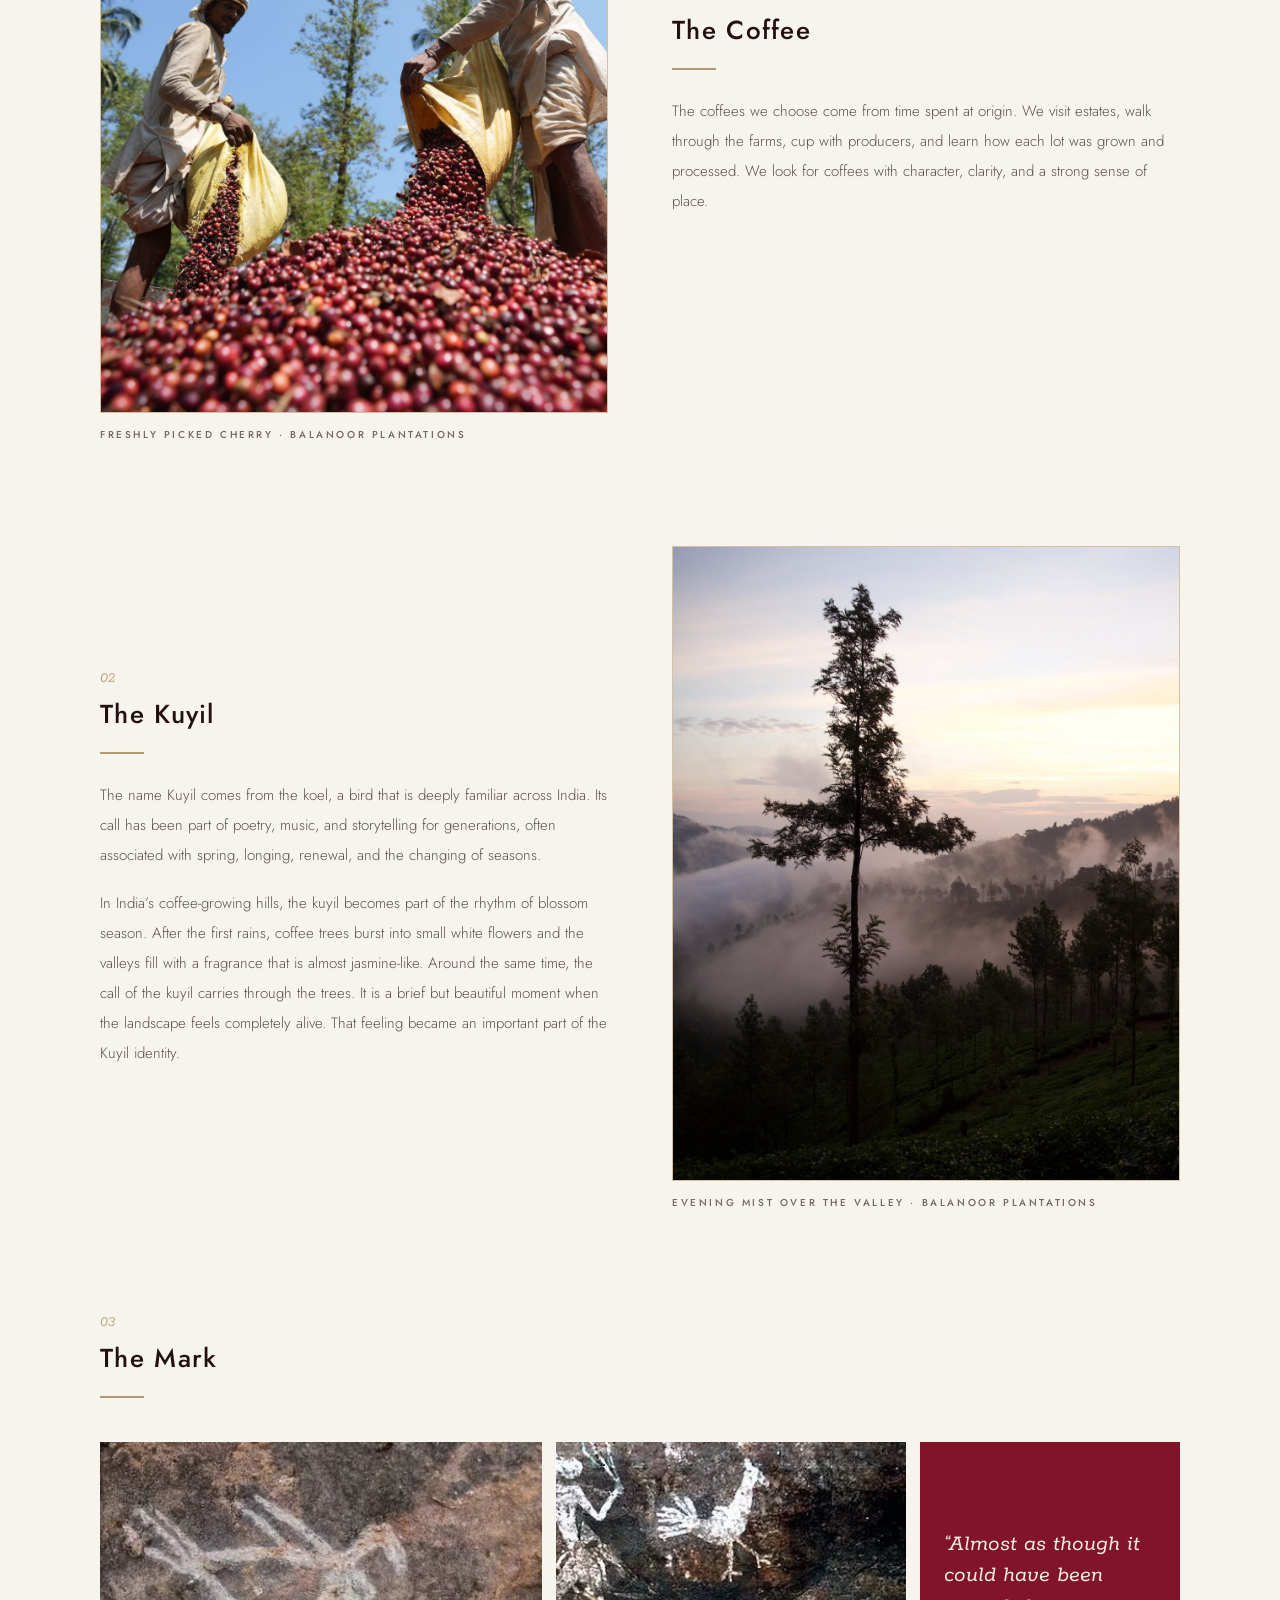
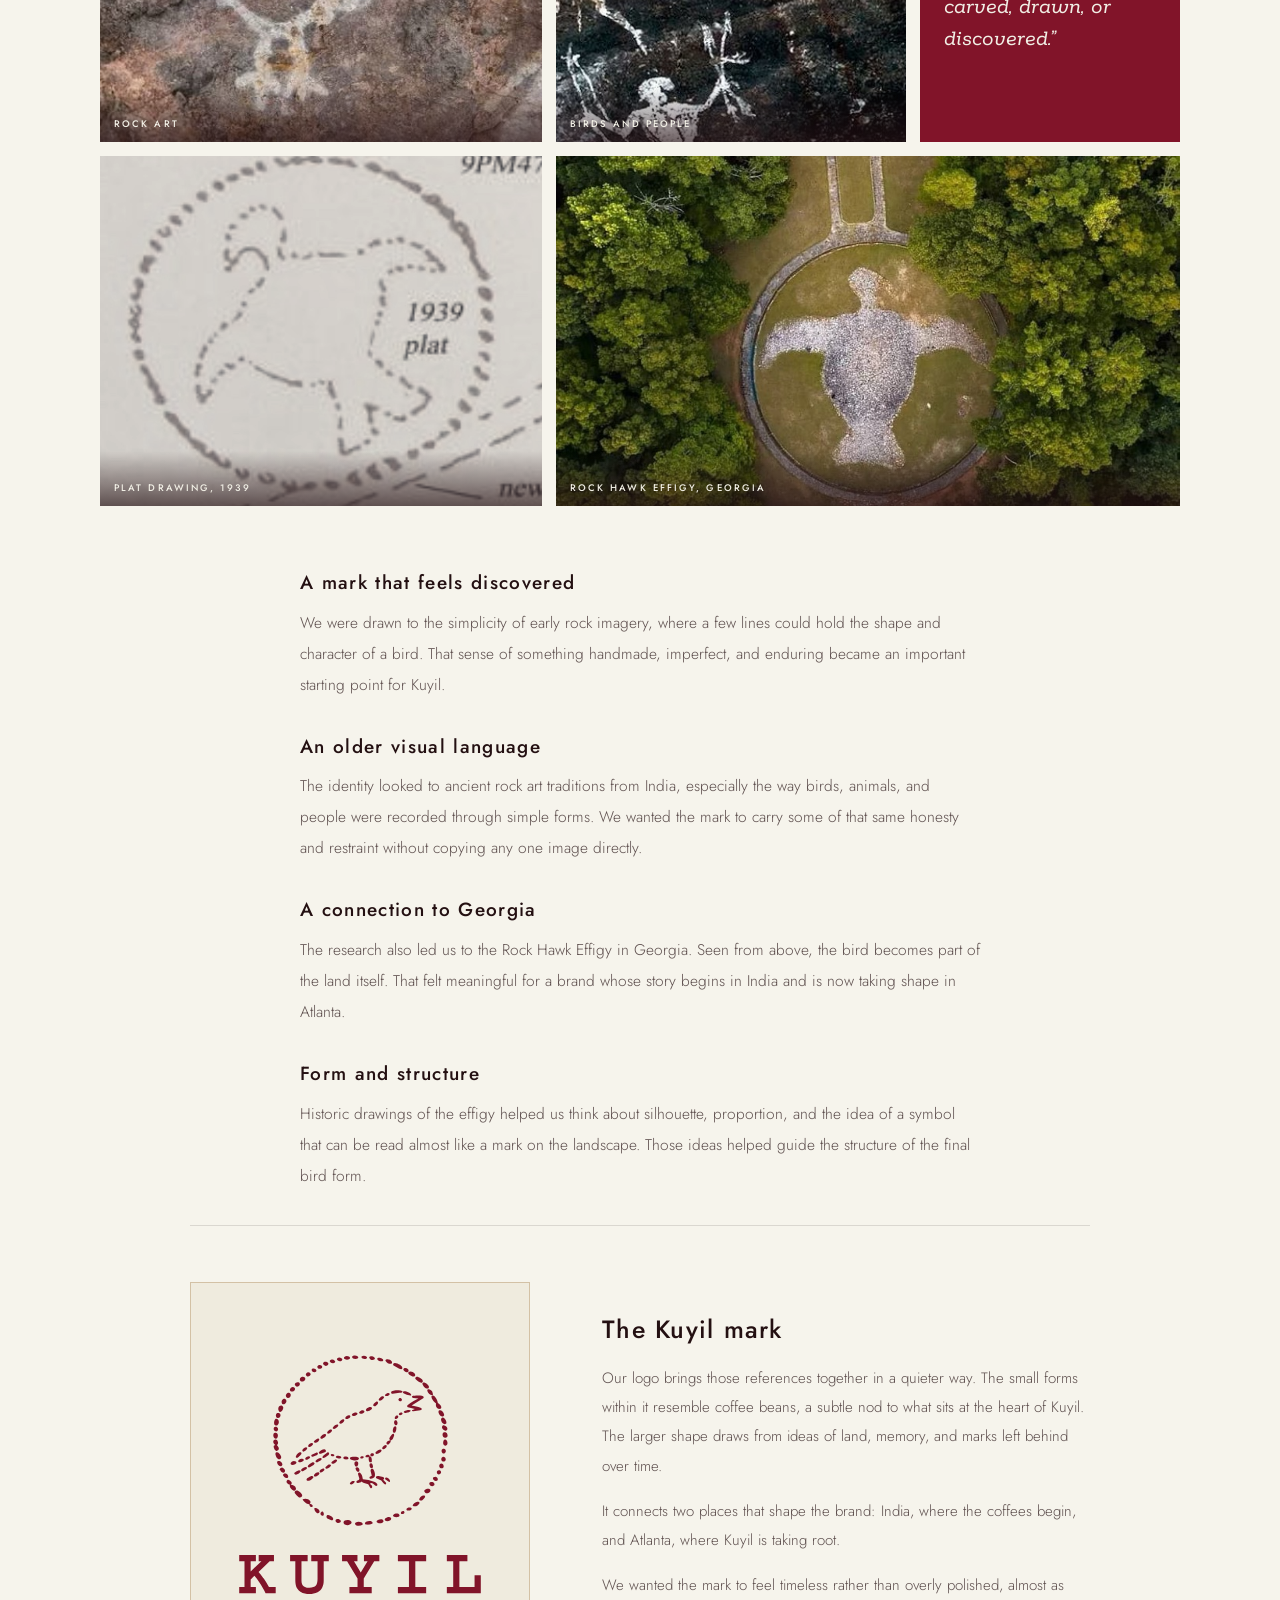
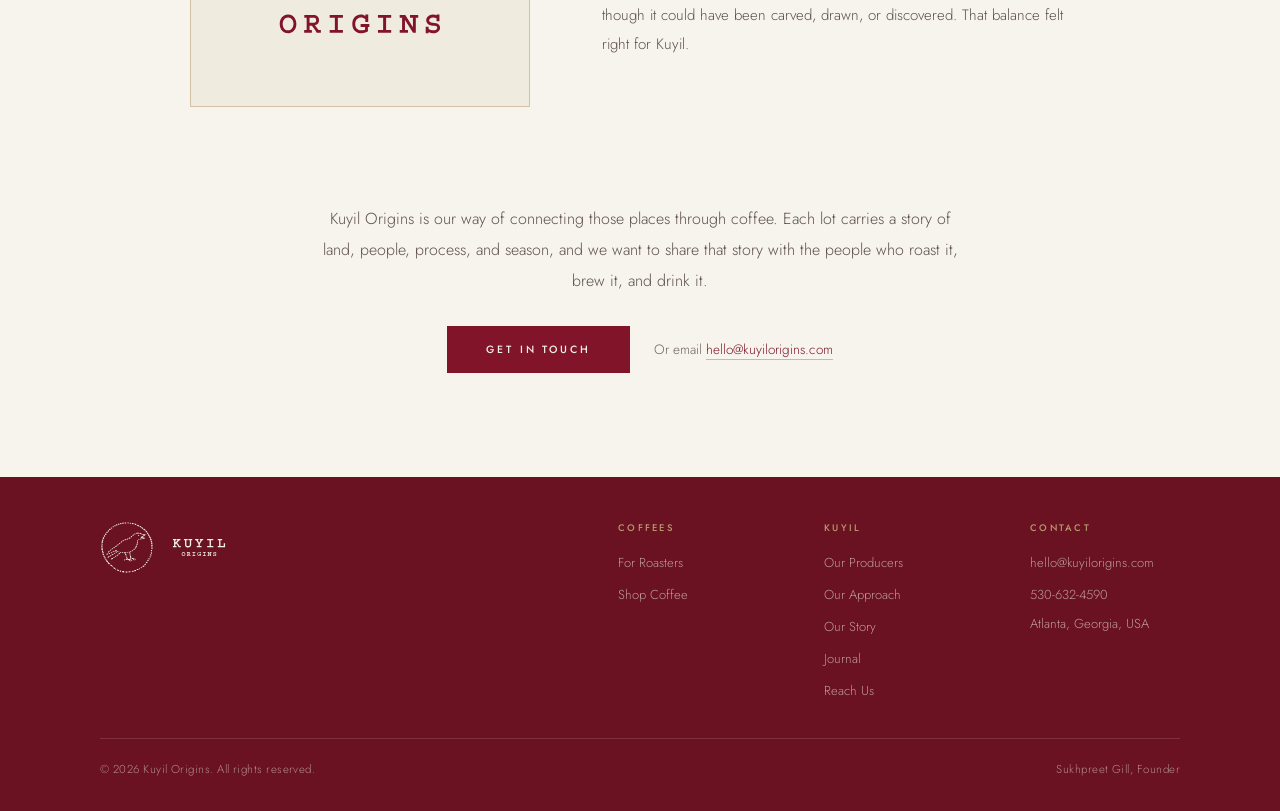
==== commit d49375ea: "Home cover: dark maroon with plantation road in maroon tone, cream text Co-Authored-By: Claude Sonne" ====
--- a/index.html
+++ b/index.html
@@ -46,12 +46,13 @@
 </nav>
 
 <!-- ===== HERO: clean cover. Logo, one line, one button. ===== -->
-<section class="hero-clean">
-  <div class="hc-in rise">
-    <h1><img class="hc-logo" src="assets/kuyil-lockup-centered.svg" alt="Kuyil Origins"><span class="hc-tag">Specialty Indian Coffee</span></h1>
-    <div class="hc-rule"></div>
+<section class="hero-dark">
+  <div class="hd-bg"></div>
+  <div class="hd-in rise">
+    <h1><img class="hd-logo" src="assets/label-lockup-cream.svg" alt="Kuyil Origins"><span class="hd-tag">Specialty Indian Coffee</span></h1>
+    <div class="hd-rule"></div>
     <p>From India&rsquo;s coffee-growing landscapes to a community in Atlanta, we share coffee shaped by place, people, and care.</p>
-    <div class="hc-actions"><a class="btn btn-solid" href="#coffees">Shop Coffee</a></div>
+    <div class="hd-actions"><a class="btn btn-cream" href="roasted.html">Shop Coffee</a></div>
   </div>
 </section>
 
@@ -63,13 +64,13 @@
       coffee drinkers, we share a small roasted selection of a few of our coffees.</p>
   </div>
   <div class="paths">
-    <a class="path" href="wholesale.html">
+    <a class="path" href="wholesale.html#coffees">
       <div class="pnum">For Roasters</div>
       <p>Current green coffees from our Karnataka estates, with estate, variety, process,
         harvest, and altitude listed for every lot. Samples available on request.</p>
       <div class="go">See lots and request samples</div>
     </a>
-    <a class="path" href="roasted.html">
+    <a class="path" href="roasted.html#shop">
       <div class="pnum">Shop Coffee</div>
       <p>A rotating selection of limited roasted coffees, released in small drops and roasted
         in Atlanta.</p>
--- a/kuyil.css
+++ b/kuyil.css
@@ -62,13 +62,13 @@
 
 /* ---------------- nav ---------------- */
 .nav{position:sticky;top:0;z-index:900;background:rgba(246,244,236,.94);
-  backdrop-filter:saturate(140%) blur(8px);border-bottom:1px solid var(--line);
-  transition:background .35s ease,border-color .35s ease}
+  backdrop-filter:saturate(140%) blur(8px);border-bottom:none;
+  transition:background .35s ease}
 .nav.nav-overlay{position:fixed;left:0;right:0;
-  background:transparent;border-bottom-color:transparent;backdrop-filter:none;
+  background:transparent;backdrop-filter:none;
   -webkit-transform:translateZ(0);transform:translateZ(0);will-change:background-color}
 .nav.nav-overlay.is-scrolled,.nav.nav-overlay.menu-open{background:rgba(246,244,236,.94);
-  backdrop-filter:saturate(140%) blur(8px);border-bottom-color:var(--line)}
+  backdrop-filter:saturate(140%) blur(8px)}
 .nav-in{position:relative;max-width:none;margin:0 auto;padding:0 var(--edge);min-height:var(--nav-h);
   display:flex;align-items:center;justify-content:space-between;gap:24px}
 .nav-brand{display:flex;align-items:center;gap:18px;text-decoration:none;color:inherit;flex-shrink:0}
@@ -785,7 +785,7 @@
 .nav.nav-home .nav-brand{display:none}
 .nav.nav-home .nav-in{justify-content:center}
 @media(max-width:1000px){.nav.nav-home .nav-in{justify-content:flex-end}}
-#coffees{scroll-margin-top:var(--nav-h)}
+#coffees,#shop{scroll-margin-top:var(--nav-h)}
 .hero-clean{display:flex;align-items:center;justify-content:center;text-align:center;background:var(--paper);
   min-height:100vh;min-height:100svh;
   padding:clamp(24px,5vh,64px) 24px clamp(24px,5vh,64px)}
@@ -939,3 +939,93 @@
 .contact-card .f textarea{height:130px}
 .contact-card .priv a{color:var(--maroon);text-decoration:none;border-bottom:1px solid rgba(129,20,41,.35)}
 @media(max-width:600px){.contact-card{padding:30px 22px 34px}}
+
+/* estate cards: quiet "learn more" link above "Explore coffees" */
+.pcard .pc-learn{align-self:flex-start;margin-top:14px;font-size:10px;font-weight:500;letter-spacing:.2em;text-transform:uppercase;
+  color:var(--ink);text-decoration:none;border-bottom:1px solid rgba(36,16,18,.35);padding-bottom:2px;opacity:.75}
+.pcard .pc-learn:hover{color:var(--maroon);border-bottom-color:var(--maroon);opacity:1}
+.pcard .pc-learn + .go{margin-top:16px}
+
+/* Shop Coffee: one tile per bag (see shop.js / coffee-data.js) */
+.shop-grid{display:grid;grid-template-columns:repeat(3,1fr);gap:44px 28px;max-width:1040px;margin:0 auto}
+.sp{display:flex;flex-direction:column;text-align:left}
+.sp-img{aspect-ratio:4/5;background:var(--paper-2);border:1px solid rgba(183,152,110,.5);overflow:hidden;margin-bottom:18px}
+.sp-img>img{display:block;width:100%;height:100%;object-fit:cover}
+.sp-img.has-img{aspect-ratio:7/5}
+.sp-ph{width:100%;height:100%;display:flex;align-items:center;justify-content:center;
+  background:linear-gradient(160deg,#cdb289,#b7986e)}
+.sp-ph img{width:34%;opacity:.55}
+.sp-kicker{font-size:9.5px;font-weight:500;letter-spacing:.24em;text-transform:uppercase;color:var(--maroon);margin-bottom:8px}
+.sp h3{font-size:21px;font-weight:500;letter-spacing:.04em;color:var(--ink);line-height:1.3;margin-bottom:6px}
+.sp-proc{font-size:13px;font-weight:300;color:var(--body);line-height:1.6}
+.sp-notes{font-size:12.5px;font-weight:300;color:var(--body-2);line-height:1.7;margin-top:6px}
+.sp-buy{display:flex;align-items:center;justify-content:space-between;gap:14px;margin-top:16px;padding-top:16px;border-top:1px solid var(--line)}
+.sp-opts{display:flex;flex-wrap:wrap;gap:8px;margin-top:16px}
+.sp-opt{font-family:inherit;font-size:10px;font-weight:500;letter-spacing:.16em;text-transform:uppercase;color:var(--ink);
+  background:transparent;border:1px solid rgba(36,16,18,.28);padding:9px 12px;cursor:pointer;transition:all .2s}
+.sp-opt:hover{border-color:var(--maroon)}
+.sp-opt.on{background:var(--maroon);border-color:var(--maroon);color:var(--cream)}
+.sp-price{font-size:11px;font-weight:500;letter-spacing:.18em;text-transform:uppercase;color:var(--ink)}
+.sp-off{opacity:.55;cursor:default;pointer-events:none}
+.shop-note{text-align:center;font-size:13.5px;font-weight:300;color:var(--body-2);margin:54px auto 0;max-width:560px;line-height:1.9}
+@media(max-width:900px){.shop-grid{grid-template-columns:repeat(2,1fr);gap:38px 20px}}
+@media(max-width:520px){.shop-grid{grid-template-columns:1fr}}
+
+/* Shop tiles: postcard drawn as live text over the estate photo */
+.sp-img.has-img{border:none;background:none;overflow:visible}
+.sp-card{container-type:inline-size;display:grid;grid-template-columns:1.18fr 1fr;aspect-ratio:7/5.6;background:#f7f2e8;
+  border:1px solid rgba(183,152,110,.5);overflow:hidden}
+.spc-txt{padding:5.5cqw 3.5cqw 4.5cqw 5.5cqw;display:flex;flex-direction:column;min-width:0}
+.spc-estate{font-family:'Cormorant Garamond',Georgia,serif;font-weight:600;font-size:7.4cqw;line-height:1.06;color:var(--maroon);letter-spacing:.01em}
+.spc-place{font-family:'Cormorant Garamond',Georgia,serif;font-size:4.1cqw;line-height:1.25;color:var(--ink);margin-top:2cqw}
+.spc-spec{font-family:'Cormorant Garamond',Georgia,serif;font-size:3.7cqw;line-height:1.3;color:var(--body);margin-top:1.2cqw}
+.spc-rule{width:9cqw;height:2px;background:var(--maroon);margin:3.2cqw 0 2.6cqw}
+.spc-h{font-size:2.6cqw;font-weight:600;letter-spacing:.2em;text-transform:uppercase;color:var(--maroon);margin-bottom:1.6cqw}
+.spc-notes{font-family:'Cormorant Garamond',Georgia,serif;font-style:italic;font-weight:500;font-size:4.6cqw;line-height:1.25;color:var(--ink)}
+.spc-feel{font-family:'Cormorant Garamond',Georgia,serif;font-size:3.6cqw;line-height:1.3;color:var(--body);margin-top:1.6cqw}
+.spc-photo{position:relative;overflow:hidden}
+.spc-photo>img{display:block;width:100%;height:100%;object-fit:cover}
+.spc-badge{position:absolute;top:4cqw;right:4cqw;width:15cqw;padding:2cqw 0;background:rgba(247,242,232,.94);border:1px solid var(--maroon);
+  text-align:center;color:var(--maroon);display:flex;flex-direction:column;align-items:center;gap:.2cqw}
+.spc-badge span{font-size:1.5cqw;font-weight:600;letter-spacing:.14em;text-transform:uppercase;line-height:1.3}
+.spc-badge b{font-family:'Cormorant Garamond',Georgia,serif;font-size:4.6cqw;font-weight:600;line-height:1.1}
+
+/* Shop Coffee: no caption under the photos, so close the gap */
+.hero-photo:has(.hp-trip){padding-bottom:0}
+#shop{padding-top:clamp(40px,6vh,64px)}
+
+/* Shop Coffee first screen: photos + heading fill the window, the coffees start below the fold */
+.shop-first{min-height:calc(100vh - var(--nav-h));min-height:calc(100svh - var(--nav-h));display:flex;flex-direction:column}
+.shop-first .hero-photo{padding-bottom:0}
+.shop-first .hp-trip{height:calc(100vh - var(--nav-h) - 14px - 190px);height:calc(100svh - var(--nav-h) - 14px - 190px);max-height:none;min-height:240px}
+.shop-head{flex:1;display:flex;flex-direction:column;justify-content:center;text-align:center;padding:22px 32px 26px}
+.shop-head .eyebrow{margin-bottom:14px}
+.shop-head p{font-size:14.5px;font-weight:300;color:var(--body-2);max-width:540px;margin:0 auto;line-height:1.9}
+.shop-first + #shop{padding-top:clamp(56px,9vh,96px)}
+@media(max-width:700px){
+  .shop-first .hp-trip{height:calc(100svh - var(--nav-h) - 14px - 200px);min-height:260px}
+  .shop-head{padding:20px 24px 22px}
+}
+.shop-first .hero-photo{flex:0 0 auto}
+.shop-head{flex:1 0 auto}
+
+.sp-buy .btn:only-child{width:100%;text-align:center}
+
+/* Shop tiles: keep the whole "Producer Series" stamp in view; small estate link under the buy row */
+.spc-photo>img{object-position:100% 50%}
+.sp-learn{align-self:flex-start;margin-top:14px;font-size:10px;font-weight:500;letter-spacing:.2em;text-transform:uppercase;
+  color:var(--ink);text-decoration:none;border-bottom:1px solid rgba(36,16,18,.35);padding-bottom:2px;opacity:.75}
+.sp-learn:hover{color:var(--maroon);border-bottom-color:var(--maroon);opacity:1}
+
+/* ===== Home cover: dark maroon, plantation road in maroon tone ===== */
+.hero-dark{position:relative;display:flex;align-items:center;justify-content:center;text-align:center;overflow:hidden;
+  min-height:100vh;min-height:100svh;padding:clamp(24px,5vh,64px) 24px;background:#811429;color:#F6F4EC}
+.hd-bg{position:absolute;inset:0;background:url(assets/home-cover-road.jpg) 50% 60%/cover;filter:grayscale(1) contrast(1.15)}
+.hero-dark::after{content:"";position:absolute;inset:0;z-index:1;background:linear-gradient(rgba(129,20,41,.84),rgba(60,8,20,.9))}
+.hd-in{position:relative;z-index:2;width:100%;max-width:760px}
+.hd-in h1{margin:0;font-weight:400}
+.hd-logo{display:block;margin:0 auto;height:auto;max-width:72vw;width:clamp(150px,calc((100svh - 330px) * 1.05),520px)}
+.hd-tag{display:block;font-family:'Rokkitt',Georgia,serif;font-weight:500;font-size:clamp(15px,2.4vh,22px);letter-spacing:.14em;text-indent:.14em;text-transform:uppercase;color:#F6F4EC;margin-top:clamp(10px,2vh,20px)}
+.hd-rule{width:64px;height:2px;background:var(--kraft-lt,#d8c3a0);margin:clamp(16px,3.2vh,32px) auto}
+.hero-dark p{font-size:clamp(16px,2.5vh,21px);font-weight:300;line-height:1.75;color:#F6F4EC;max-width:620px;margin:0 auto}
+.hd-actions{margin-top:clamp(20px,4vh,40px)}
